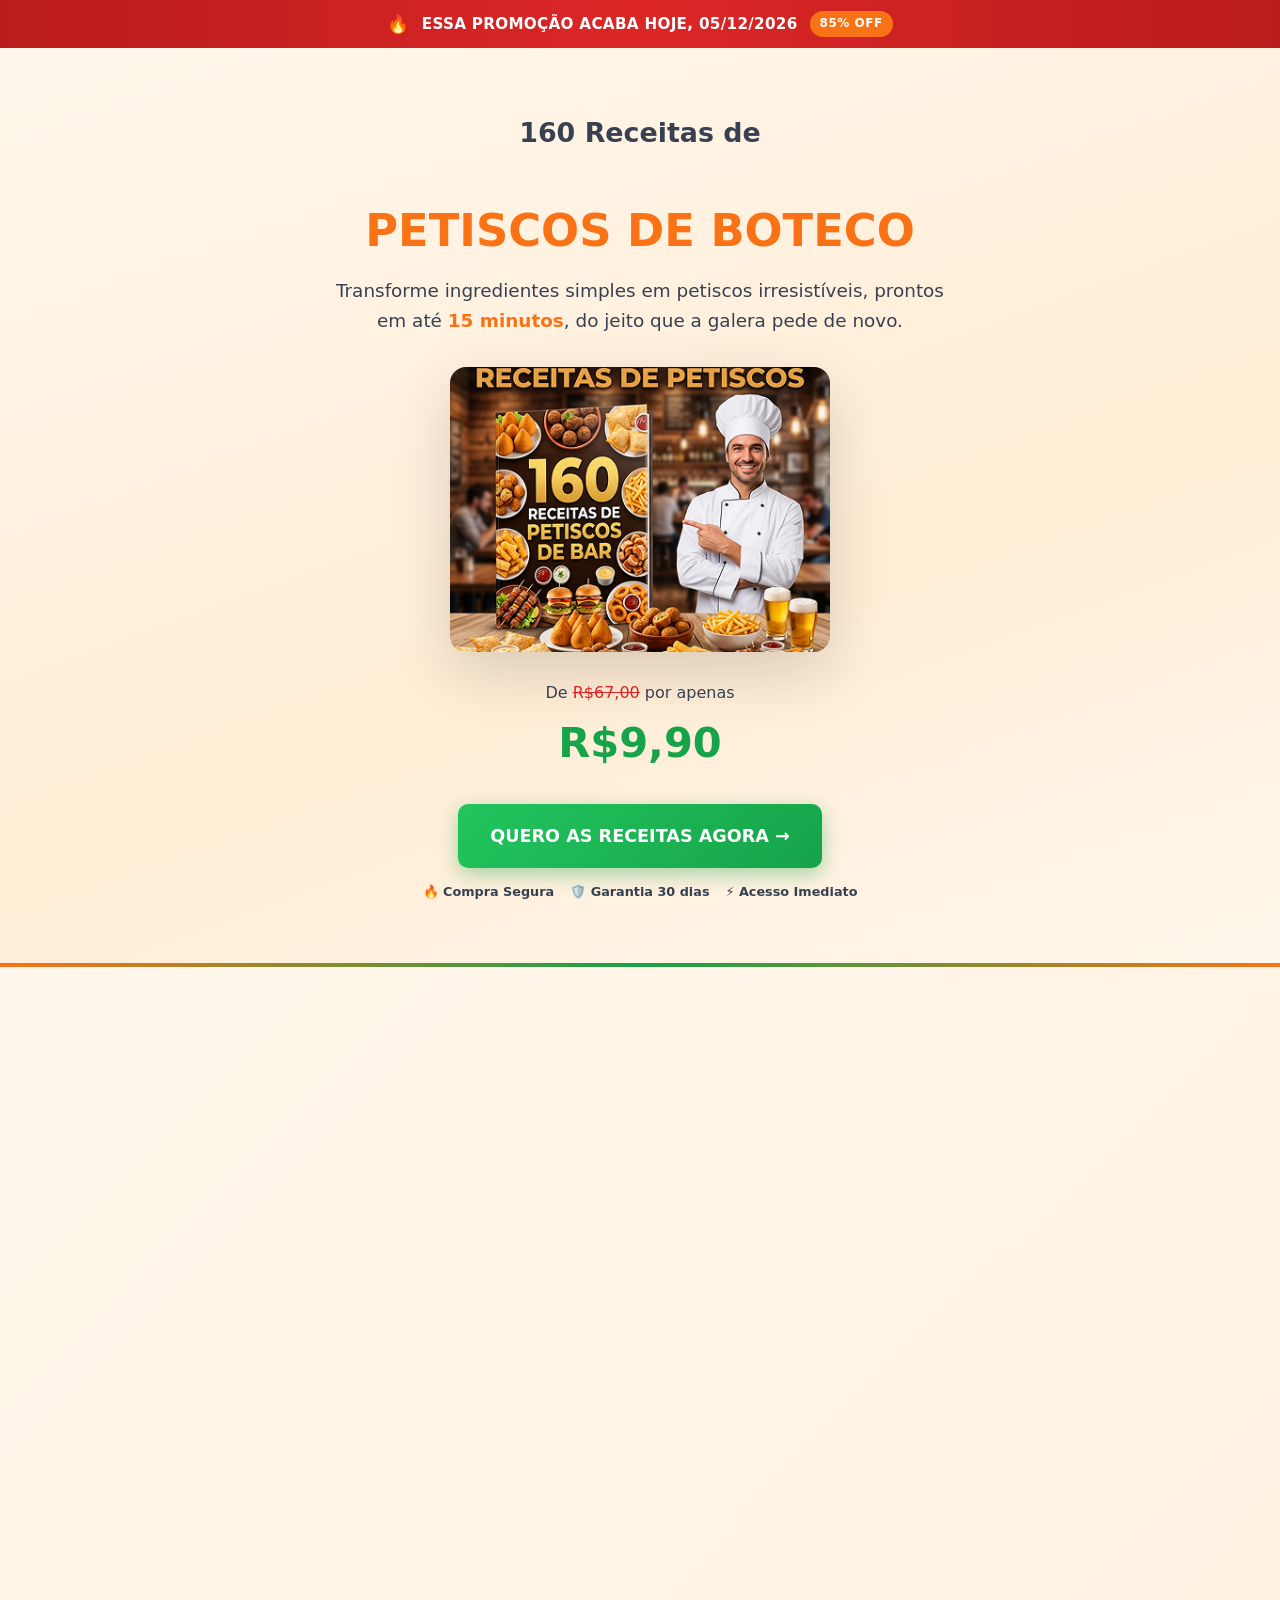
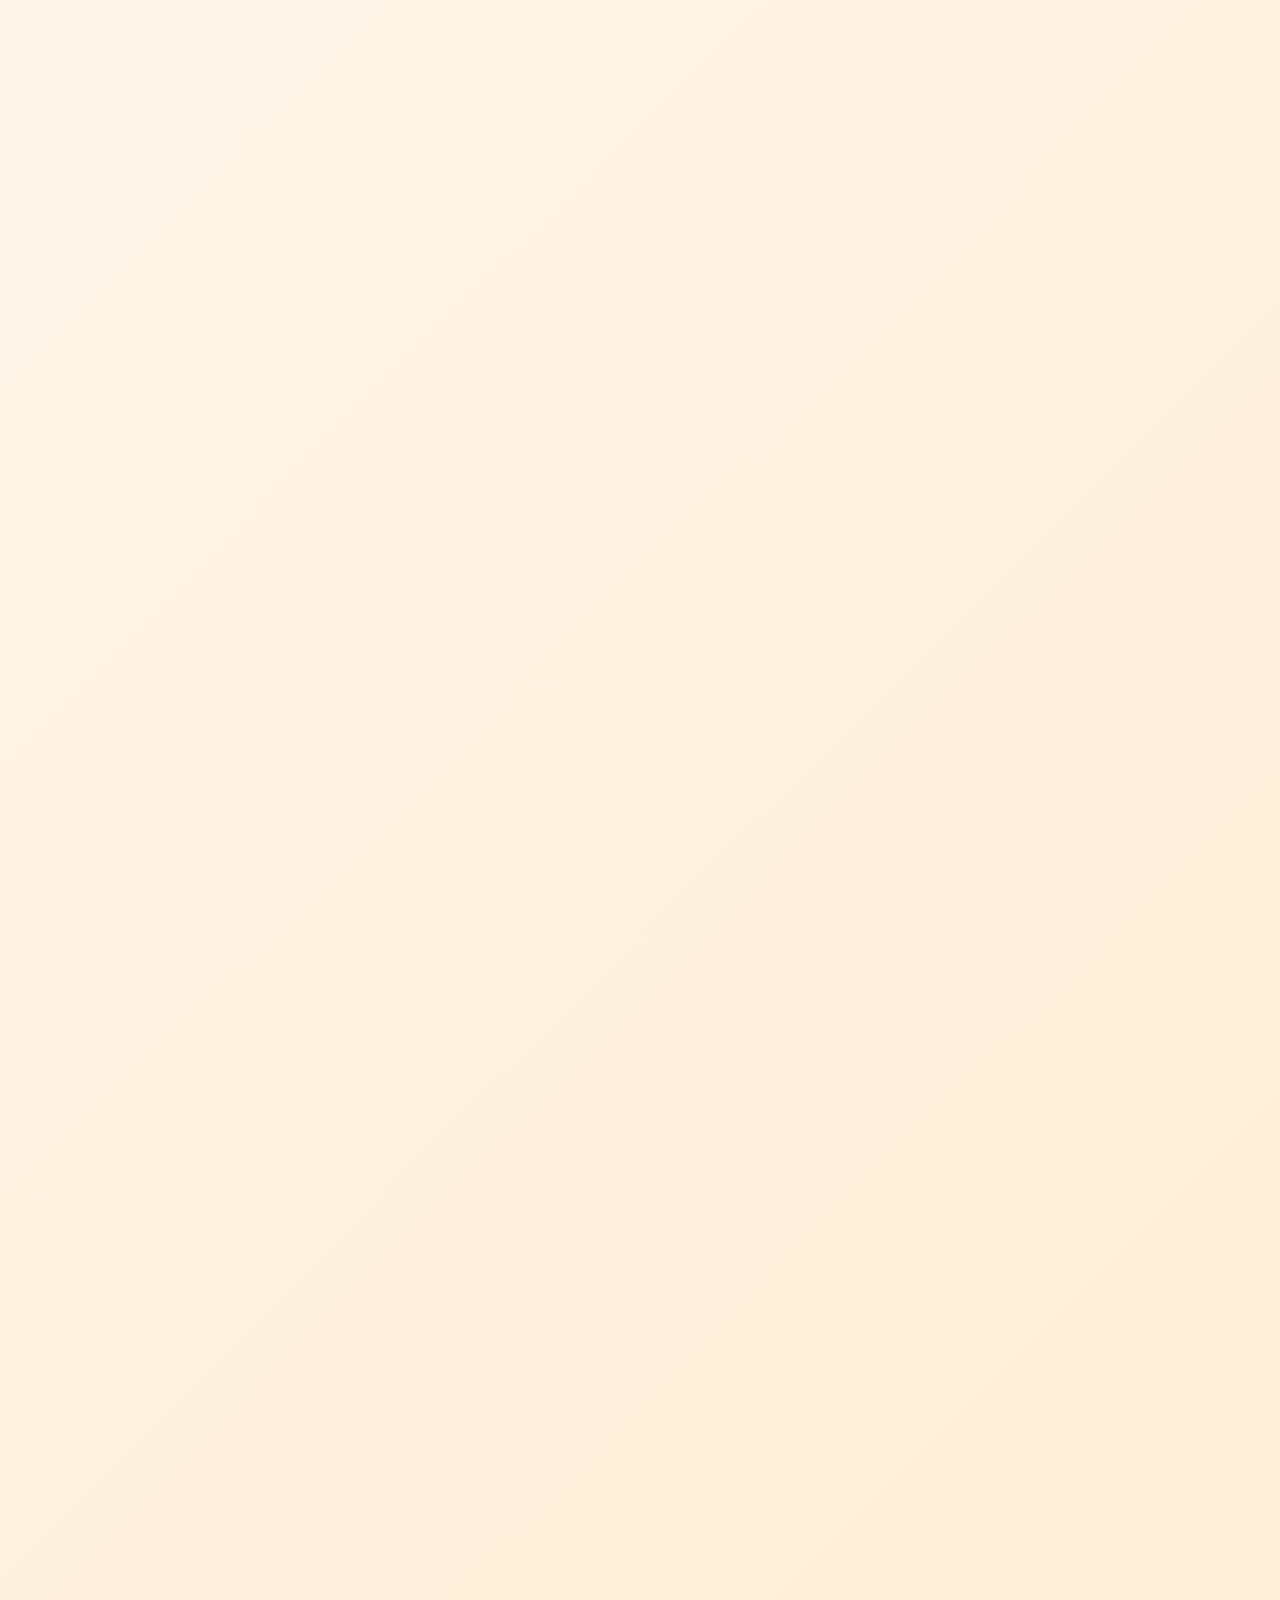
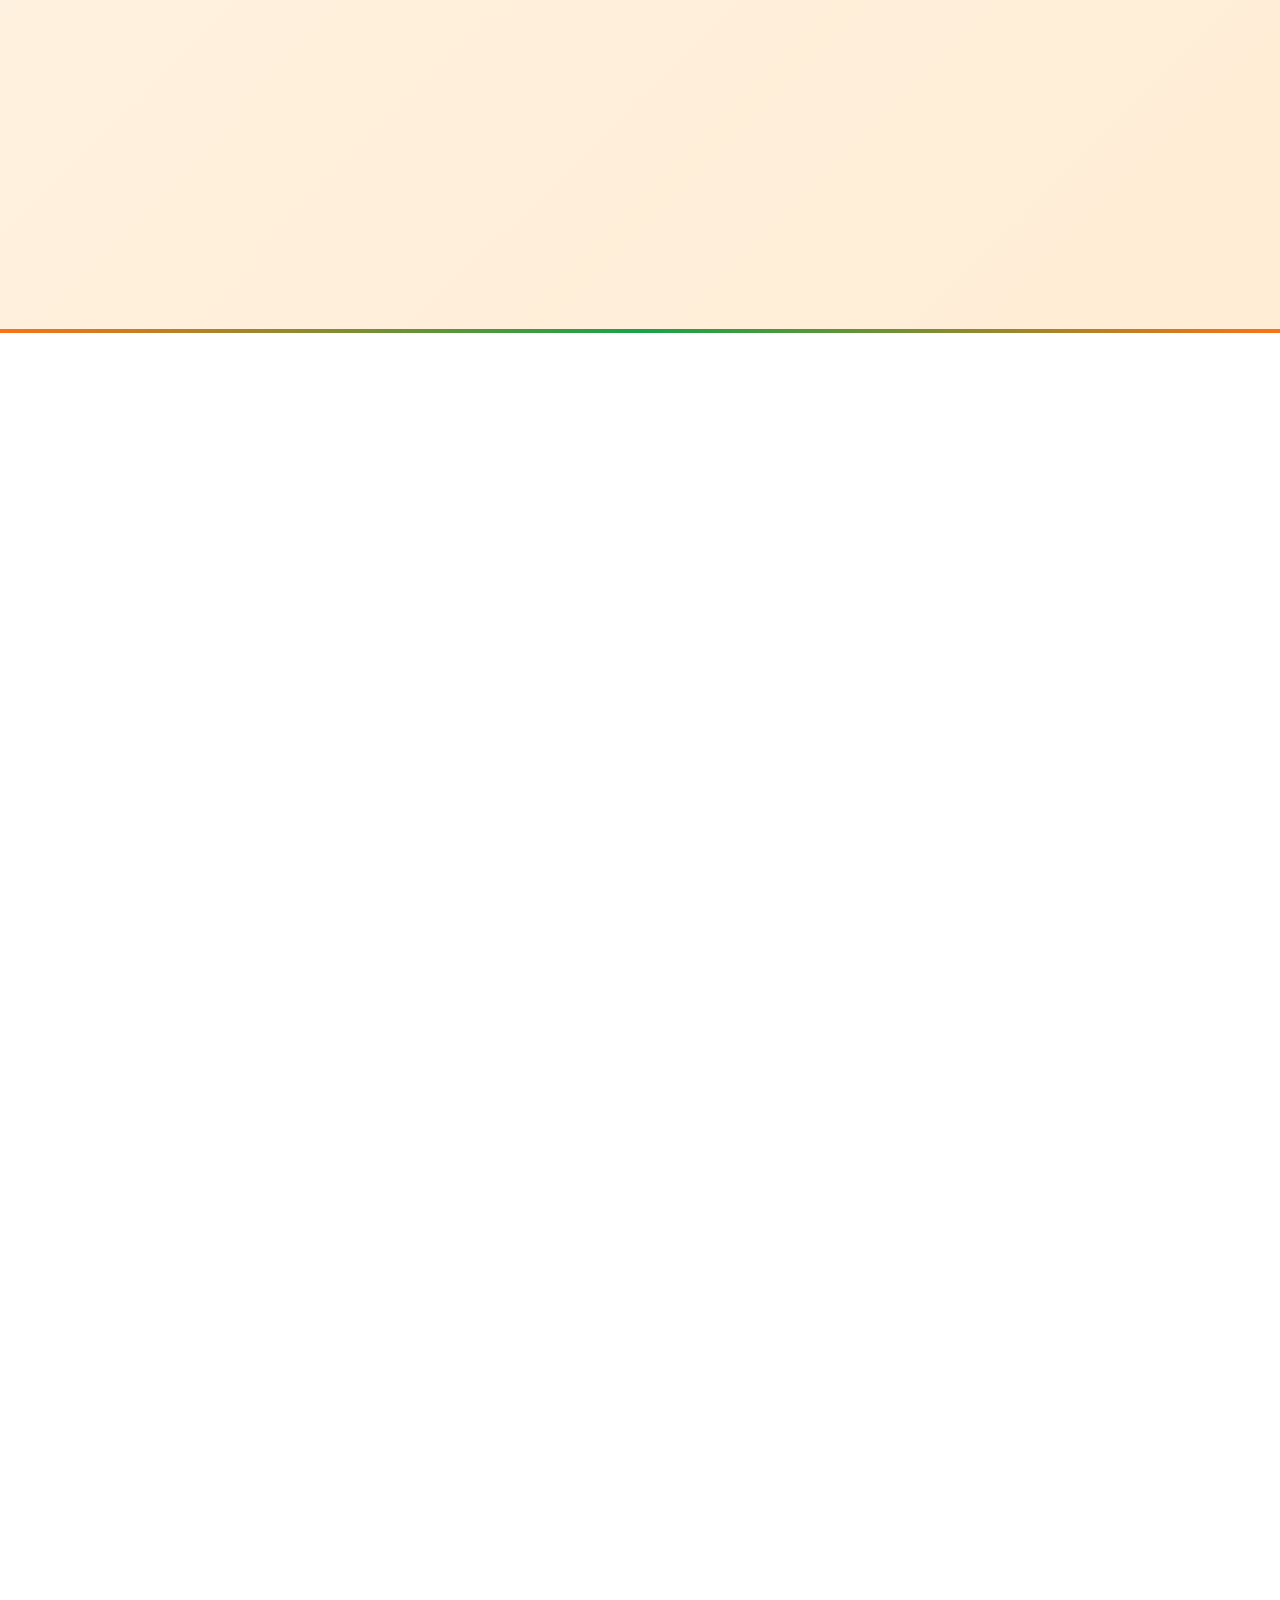
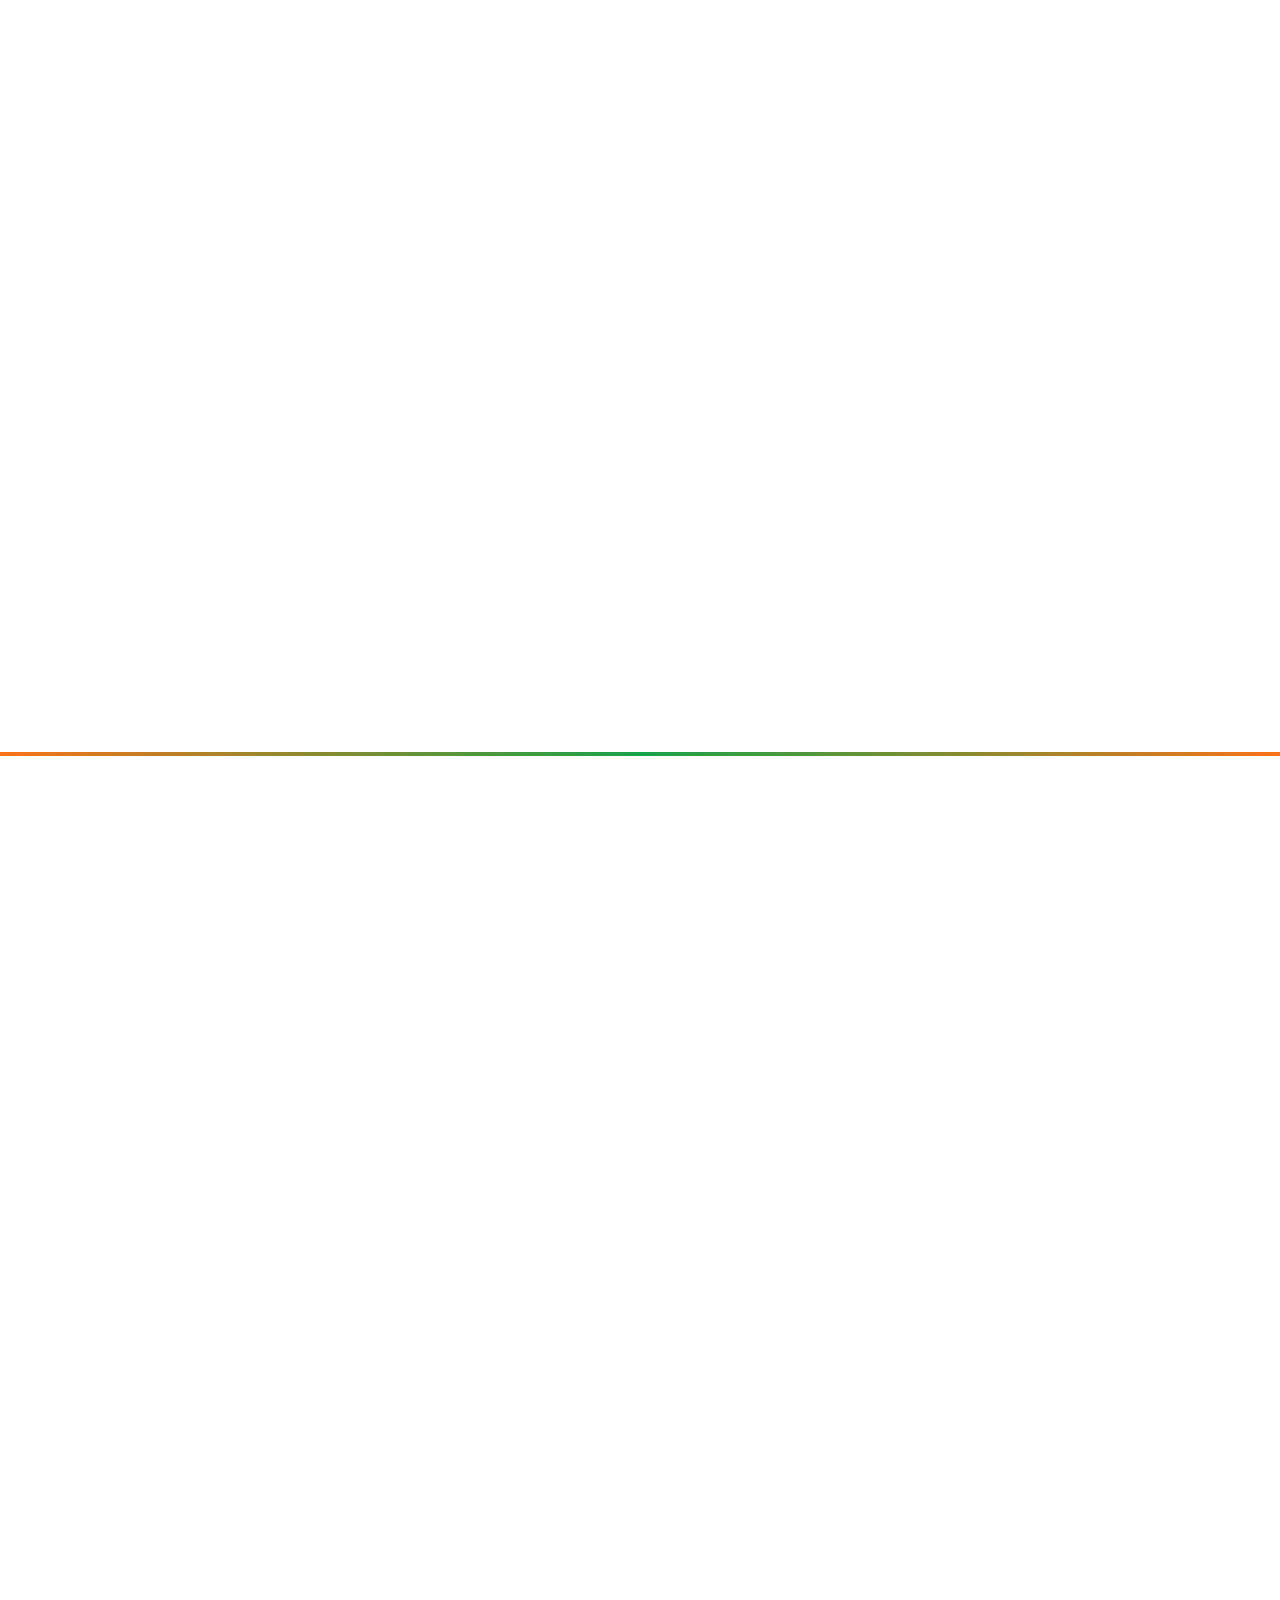
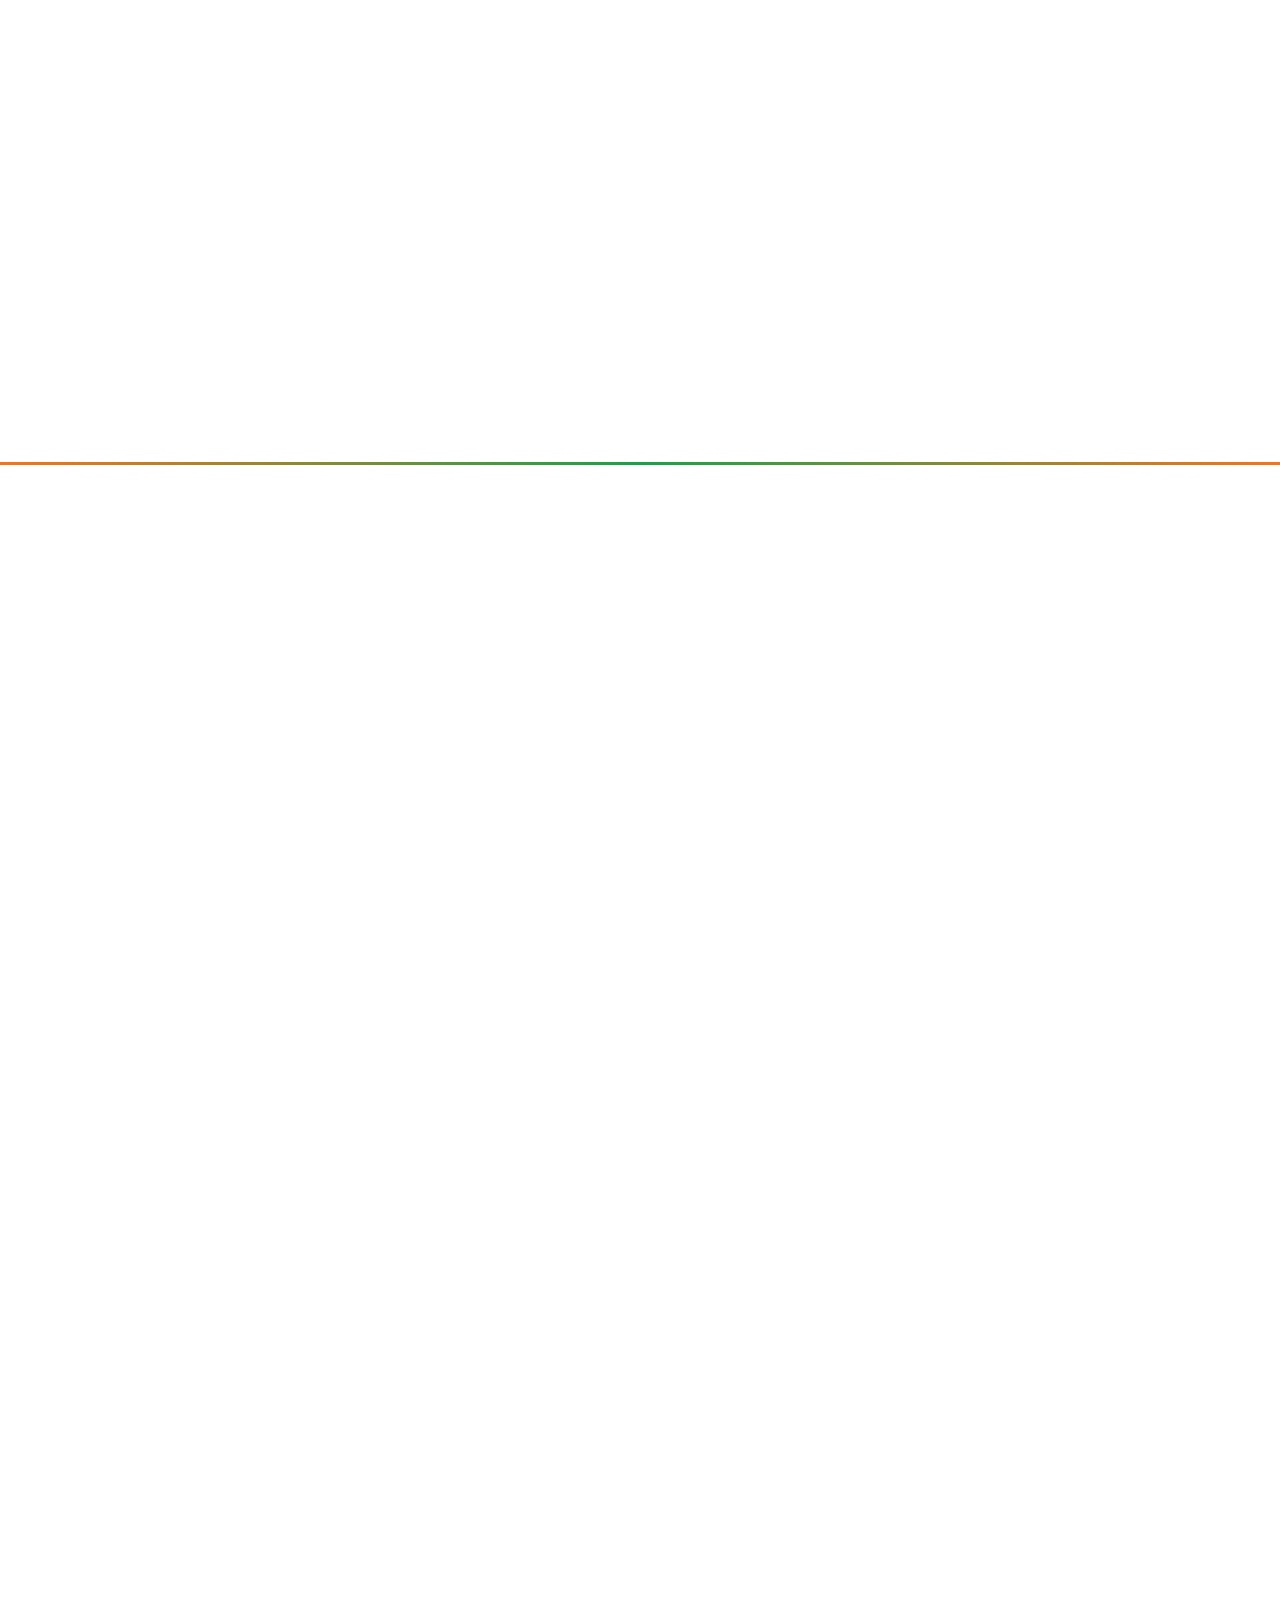
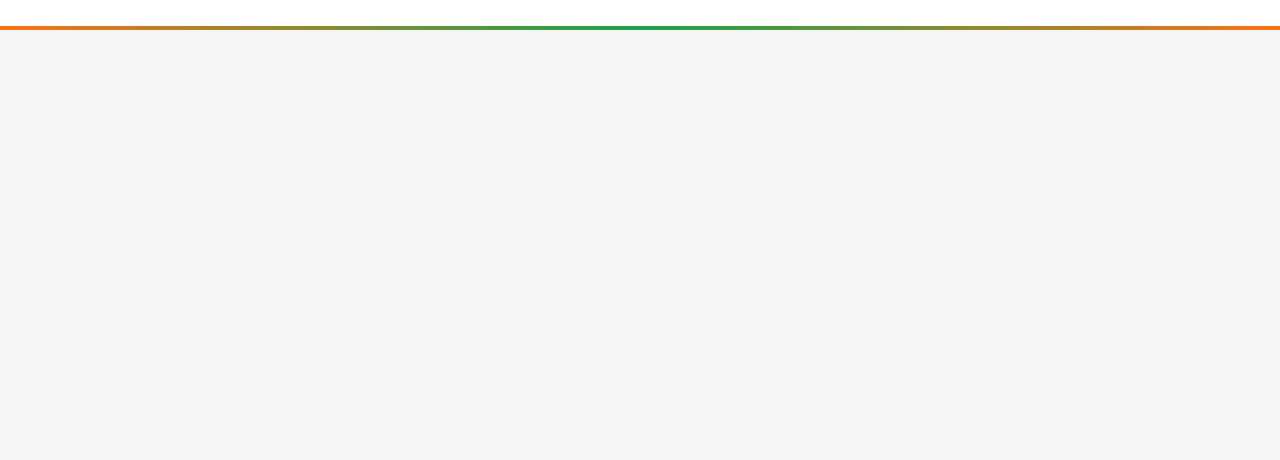
==== index.html @ 918b4820 "redesign hero first fold: OFF pill, two-line headline, compact image, trust badges" ====
<!DOCTYPE html>
<html lang="pt-BR">
<head>
  <meta charset="UTF-8" />
  <meta name="viewport" content="width=device-width, initial-scale=1.0" />
  <meta name="theme-color" content="#F97316" />
  <title>Petiscos de Boteco — Guia Completo</title>
  <link rel="preload" as="image" href="public/hero.jpg" fetchpriority="high" />
  <link rel="stylesheet" href="style.css" />
<script
src="https://cdn.utmify.com.br/scripts/utms/latest.js"
data-utmify-prevent-xcod-sck
data-utmify-prevent-subids
data-utmify-ignore-iframe
data-utmify-is-cartpanda
async
defer
></script>

  <script type="text/javascript">
    (function(c,l,a,r,i,t,y){
        c[a]=c[a]||function(){(c[a].q=c[a].q||[]).push(arguments)};
        t=l.createElement(r);t.async=1;t.src="https://www.clarity.ms/tag/"+i;
        y=l.getElementsByTagName(r)[0];y.parentNode.insertBefore(t,y);
    })(window, document, "clarity", "script", "wn00gstpcp");
  </script>

  <script>
  window.pixelId = "69fd3b2fe3e1a566bbff4e13";
  var a = document.createElement("script");
  a.setAttribute("async", "");
  a.setAttribute("defer", "");
  a.setAttribute("src", "https://cdn.utmify.com.br/scripts/pixel/pixel.js");
  document.head.appendChild(a);
  </script>

  <script>
  !function(f,b,e,v,n,t,s)
  {if(f.fbq)return;n=f.fbq=function(){n.callMethod?
  n.callMethod.apply(n,arguments):n.queue.push(arguments)};
  if(!f._fbq)f._fbq=n;n.push=n;n.loaded=!0;n.version='2.0';
  n.queue=[];t=b.createElement(e);t.async=!0;
  t.src=v;s=b.getElementsByTagName(e)[0];
  s.parentNode.insertBefore(t,s)}(window, document,'script',
  'https://connect.facebook.net/en_US/fbevents.js');
  fbq('init', '1548798916867220');
  fbq('track', 'PageView');
  </script>
  <noscript><img height="1" width="1" style="display:none"
  src="https://www.facebook.com/tr?id=1548798916867220&ev=PageView&noscript=1"
  /></noscript>

</head>
<body>

<!-- URGENCY BAR -->
<div id="urgency-bar">
  <span class="fire">🔥</span>
  <span>ESSA PROMOÇÃO ACABA HOJE, <span id="today-date">04/05/2026</span></span>
  <span class="off-pill">85% OFF</span>
</div>

<!-- DOBRA 1 — HERO -->
<section id="hero">
  <div class="container">
    <h1><span class="hero-pre">160 Receitas de</span><br><em>PETISCOS DE BOTECO</em></h1>
    <p class="sub">Transforme ingredientes simples em petiscos irresistíveis, prontos em até <span class="hl">15 minutos</span>, do jeito que a galera pede de novo.</p>

    <div class="hero-img">
      <img src="public/hero.jpg" alt="Guia de Petiscos de Boteco" fetchpriority="high" />
    </div>

    <div class="price-hero">
      <span class="de">De <s class="riscado">R$67,00</s> por apenas</span>
      <span class="por">R$9,90</span>
    </div>

    <a href="#planos" class="btn btn-yellow btn-pulse">QUERO AS RECEITAS AGORA →</a>

    <div class="trust-badges">
      <span>🔥 Compra Segura</span>
      <span>🛡️ Garantia 30 dias</span>
      <span>⚡ Acesso Imediato</span>
    </div>
  </div>
</section>

<div class="divider"></div>

<!-- DOBRA 2 — ENTREGÁVEIS -->
<section id="entregaveis" class="section-orange">
  <div class="container">
    <div class="badge badge-green">O que vem no seu guia</div>
    <h2>O Que Você Vai <span class="hl">Receber?</span></h2>
    <div class="features-grid">
      <div class="feature-card">
        <div class="icon">📖</div>
        <div><h3>+160 Receitas Testadas:</h3><p>Clássicos que a galera pede de novo e receitas novas que vão virar favoritas.</p></div>
      </div>
      <div class="feature-card">
        <div class="icon">👨‍🍳</div>
        <div><h3>Segredo da Crocância:</h3><p>A técnica exata que separa petisco de boteco do petisco de casa.</p></div>
      </div>
      <div class="feature-card">
        <div class="icon">⏱️</div>
        <div><h3>Pronto em Minutos:</h3><p>Do zero ao prato em até 15 minutos, sem enrolação e sem bagunça.</p></div>
      </div>
      <div class="feature-card">
        <div class="icon">🎉</div>
        <div><h3>Você Vira Referência:</h3><p>Toda vez que tiver petisco na mesa, vão perguntar onde você aprendeu.</p></div>
      </div>
      <div class="feature-card">
        <div class="icon">🔥</div>
        <div><h3>Versão Airfryer Inclusa:</h3><p>Crocante por fora, macio por dentro, sem fritar, sem óleo, sem culpa.</p></div>
      </div>
      <div class="feature-card">
        <div class="icon">🛒</div>
        <div><h3>Ingredientes Baratos:</h3><p>Tudo que você precisa tá no mercadinho do seu bairro.</p></div>
      </div>
      <div class="feature-card">
        <div class="icon">🎁</div>
        <div><h3>4 Bônus Exclusivos:</h3><p>Mais de 100 receitas extras que chegam de graça junto com o guia.</p></div>
      </div>
    </div>
  </div>
</section>

<div class="divider"></div>

<!-- DOBRA — POR QUE É INDISPENSÁVEL -->
<section id="indispensavel">
  <div class="container">

    <h1>Por que esse material <span class="hl">não pode faltar</span> na sua cozinha?</h1>
    <br><br>
    <div class="indis-fotos">
      <div class="foto-grande">
        <img src="public/1.jpg" alt="Petiscos de boteco" loading="lazy" decoding="async" />
      </div>
      <div class="fotos-menores">
        <img src="public/2.jpg" alt="Petisco 2" loading="lazy" decoding="async" />
        <img src="public/3.jpg" alt="Petisco 3" loading="lazy" decoding="async" />
      </div>
    </div>

    <div class="indis-copy">
      <p class="indis-chamada">Chega de petisco <span class="hl">sem graça, encharcado, sem crocância</span> e sem elogio nenhum.</p>

      <p class="indis-texto">Você merece servir aquela comida de boteco que faz todo mundo parar de conversar pra elogiar. Reunimos 160 receitas com o passo a passo exato pra você fritar, assar e temperar do jeito certo na primeira tentativa, sem erro e sem bagunça.</p>

      <p class="indis-destaque"><span class="hl">Crocância, Sabor e Elogios.</span> É isso que você vai colocar na mesa.</p>

      <ul class="indis-checks">
        <li>✅ Fazer Petiscos de Boteco Deliciosos <strong>SEM SUJEIRA e SEM ERRO!</strong></li>
        <li>✅ Preparar Delícias Crocantes <strong>EM MENOS DE 15 MINUTOS!</strong></li>
        <li>✅ São mais de <strong>160 Receitas DIFERENTES!</strong></li>
      </ul>

      <div style="text-align:center;">
        <a href="#planos" class="btn btn-yellow btn-pulse">QUERO DOMINAR OS PETISCOS AGORA</a>
      </div>
    </div>

  </div>
</section>

<div class="divider"></div>

<!-- DOBRA 3 — AMOSTRAS -->
<section id="amostras">
  <div class="container">
    <div class="badge">Prévia do conteúdo</div>
    <h2>Você vai incluir <span class="hl">receitas gostosas</span> como essas no seu dia a dia</h2>
    <p class="sub2">Uma pequena amostra do que você vai aprender</p>

    <div class="recipes-grid">
      <div class="recipe-card">
        <div class="recipe-thumb"><img src="public/frango.jpg" alt="Frango Crocante" loading="lazy" decoding="async" /></div>
        <div class="recipe-body">
          <h3>Frango Crocante de Boteco</h3>
          <div class="recipe-meta">
            <span class="recipe-tag tag-time">⏱ 15 min</span>
            <span class="recipe-tag tag-ing">4 ingredientes</span>
          </div>
          <p>Empanado crocante por fora, suculento por dentro, o segredo está na marinada</p>
        </div>
      </div>
      <div class="recipe-card">
        <div class="recipe-thumb"><img src="public/queijo.jpg" alt="Queijo Coalho" loading="lazy" decoding="async" /></div>
        <div class="recipe-body">
          <h3>Queijo Coalho Econômico</h3>
          <div class="recipe-meta">
            <span class="recipe-tag tag-time">⏱ 8 min</span>
            <span class="recipe-tag tag-ing">3 ingredientes</span>
          </div>
          <p>Crocante por fora, derretendo por dentro</p>
        </div>
      </div>
      <div class="recipe-card">
        <div class="recipe-thumb"><img src="public/calabresa.jpg" alt="Calabresa" loading="lazy" decoding="async" /></div>
        <div class="recipe-body">
          <h3>Calabresa Deliciosa na Airfryer</h3>
          <div class="recipe-meta">
            <span class="recipe-tag tag-time">⏱ 10 min</span>
            <span class="recipe-tag tag-ing">2 ingredientes</span>
          </div>
          <p>O clássico favorito dos botecos com um toque que faz a diferença</p>
        </div>
      </div>
      <div class="recipe-card">
        <div class="recipe-thumb"><img src="public/pastel.jpg" alt="Pastel" loading="lazy" decoding="async" /></div>
        <div class="recipe-body">
          <h3>Pastel Crocante de Carne</h3>
          <div class="recipe-meta">
            <span class="recipe-tag tag-time">⏱ 12 min</span>
            <span class="recipe-tag tag-ing">5 ingredientes</span>
          </div>
          <p>Massa fininha e crocante sem aquela gordura excessiva</p>
        </div>
      </div>
      <div class="recipe-card">
        <div class="recipe-thumb"><img src="public/medalhao.jpg" alt="Medalhão de Mandioca" loading="lazy" decoding="async" /></div>
        <div class="recipe-body">
          <h3>Espeto de Medalhão de Mandioca</h3>
          <div class="recipe-meta">
            <span class="recipe-tag tag-time">⏱ 8 min</span>
            <span class="recipe-tag tag-ing">2 ingredientes</span>
          </div>
          <p>Crocante por fora, derretendo por dentro, o jeito certo de fazer mandioca de uma vez por todas.</p>
        </div>
      </div>
      <div class="recipe-card">
        <div class="recipe-thumb"><img src="public/camarao.jpg" alt="Camarão Empanado" loading="lazy" decoding="async" /></div>
        <div class="recipe-body">
          <h3>Camarão Empanado de Bar</h3>
          <div class="recipe-meta">
            <span class="recipe-tag tag-time">⏱ 14 min</span>
            <span class="recipe-tag tag-ing">4 ingredientes</span>
          </div>
          <p>Aquele petisco premium que impressiona qualquer convidado</p>
        </div>
      </div>
    </div>

    <div class="e-muito-mais">
      <h3>E MUITO MAIS...</h3>
      <p>São mais de 160 receitas perfeitas pra quem ama o sabor de boteco, mas quer praticidade no dia a dia.</p>
      <a href="#planos" class="btn btn-green">QUERO AS RECEITAS!</a>
    </div>
  </div>
</section>

<div class="divider"></div>

<!-- DOBRA 5 — BÔNUS -->
<section id="bonus" class="section-dark">
  <div class="container">
    <div class="badge" style="background:var(--orange);">Grátis com sua compra</div>
    <h2>E tem mais! Adquirindo hoje <u>você</u> receberá totalmente grátis 4 Bônus Exclusivos!</h2>
    <p class="subtitle">Compre hoje e leve junto, sem pagar nada a mais:</p>

    <div class="bonus-grid">
      <div class="bonus-item">
        <div class="bvalue"><div class="de">R$47,00</div><div class="gratis">GRÁTIS</div></div>
        <div class="bicon"><img src="public/molhos.jpg" alt="Molhos e Temperos" loading="lazy" decoding="async" /></div>
        <br>
        <div class="binfo">
          <h3>Petiscos Gourmet e Econômicos que Viciam</h3>
          <p>As receitas baratas que parecem caras — e as sofisticadas que qualquer um consegue fazer. Tudo com aquele sabor que ninguém consegue parar de comer.</p>
        </div>
      </div>
      <div class="bonus-item">
        <div class="bvalue"><div class="de">R$20,00</div><div class="gratis">GRÁTIS</div></div>
        <div class="bicon"><img src="public/fritura.jpg" alt="Fritura Sem Medo" loading="lazy" decoding="async" /></div>
        <br>
        <div class="binfo">
          <h3>Fritura Sem Medo: O Método Crocante</h3>
          <p>O guia técnico que ninguém te deu: temperatura certa, óleo ideal, ponto exato. Nunca mais petisco mole, encharcado ou queimado por fora e cru por dentro.</p>
        </div>
      </div>
      <div class="bonus-item">
        <div class="bvalue"><div class="de">R$37,00</div><div class="gratis">GRÁTIS</div></div>
        <div class="bicon"><img src="public/petisco.jpg" alt="Petisco Congelado" loading="lazy" decoding="async" /></div>
        <br>
        <div class="binfo">
          <h3>Petisco Congelado: Faça Hoje, Sirva Quando Quiser</h3>
          <p>As melhores receitas do guia adaptadas para congelar, você prepara uma vez e tem petisco pronto pra qualquer momento por semanas.</p>
        </div>
      </div>
      <div class="bonus-item">
        <div class="bvalue"><div class="de">R$37,00</div><div class="gratis">GRÁTIS</div></div>
        <div class="bicon"><img src="public/tabua.jpg" alt="Tábua de Boteco" loading="lazy" decoding="async" /></div>
        <br>
        <div class="binfo">
          <h3>Como Montar uma Tábua de Boteco Irresistível</h3>
          <p>O passo a passo pra montar aquela tábua farta e bonita que todo mundo fotografa antes de comer.</p>
        </div>
      </div>
    </div>

    <div class="bonus-total">
      <p>Se fosse comprar cada um desses guias separadamente, pagaria mais de</p>
      <strong><s>R$141,00.</s> Hoje, você leva tudo por R$19,90</strong>
    </div>
  </div>
</section>

<div class="divider"></div>

<!-- DOBRA 6 — DEPOIMENTOS -->
<section id="depoimentos">
  <div class="container">
    <div class="badge badge-green">Quem já comprou aprovou</div>
    <h2>O Que Estão Dizendo</h2>
    <div class="testimonials-grid">

      <div class="testimonial">
        <div class="t-header">
          <div class="t-avatar"><img src="public/mulher1.jpg" alt="Ana Paula M." loading="lazy" decoding="async" /></div>
          <div class="t-meta"><span class="t-name">Ana Paula M.</span><span class="t-time">2h</span></div>
          <span class="t-dots">···</span>
        </div>
        <p class="t-text">Amei, essas receitas são sensacionais, preparei os pastéis pros meus filhos e ficaram perfeitos. Agora vou chamar minhas amigas pra gente fazer uma tábua de petiscos</p>
        <div class="t-footer">
          <span class="t-likes">❤️ 23</span>
          <span>Curtir</span><span>Comentar</span><span>Compartilhar</span>
        </div>
      </div>

      <div class="testimonial">
        <div class="t-header">
          <div class="t-avatar"><img src="public/homem1.jpg" alt="Carlos R." loading="lazy" decoding="async" /></div>
          <div class="t-meta"><span class="t-name">Carlos R.</span><span class="t-time">5h</span></div>
          <span class="t-dots">···</span>
        </div>
        <p class="t-text">O segredo da crocância mudou tudo kkkk, eu fazia meus galetos de frango na airfryer e nunca dava certo, agora acerto toda vez, nunca mais errei...</p>
        <div class="t-footer">
          <span class="t-likes">❤️ 34</span>
          <span>Curtir</span><span>Comentar</span><span>Compartilhar</span>
        </div>
      </div>

      <div class="testimonial">
        <div class="t-header">
          <div class="t-avatar"><img src="public/mulher2.jpg" alt="Fernanda L." loading="lazy" decoding="async" /></div>
          <div class="t-meta"><span class="t-name">Fernanda L.</span><span class="t-time">1d</span></div>
          <span class="t-dots">···</span>
        </div>
        <p class="t-text">Tô impressionada com a variedade! Comprei achando que não ia usar muito e fiz 8 receitas no primeiro mês. Meu marido virou meu maior fã ❤️</p>
        <div class="t-footer">
          <span class="t-likes">❤️ 45</span>
          <span>Curtir</span><span>Comentar</span><span>Compartilhar</span>
        </div>
      </div>

      <div class="testimonial">
        <div class="t-header">
          <div class="t-avatar"><img src="public/homem2.jpg" alt="Ricardo S." loading="lazy" decoding="async" /></div>
          <div class="t-meta"><span class="t-name">Ricardo S.</span><span class="t-time">1d</span></div>
          <span class="t-dots">···</span>
        </div>
        <p class="t-text">Os bônus valem mais que o guia principal. Os molhos transformaram completamente minha cozinha. Recomendo demais pra todo mundo!</p>
        <div class="t-footer">
          <span class="t-likes">❤️ 18</span>
          <span>Curtir</span><span>Comentar</span><span>Compartilhar</span>
        </div>
      </div>

      <div class="testimonial">
        <div class="t-header">
          <div class="t-avatar"><img src="public/homem3.jpg" alt="João Victor T." loading="lazy" decoding="async" /></div>
          <div class="t-meta"><span class="t-name">João Victor T.</span><span class="t-time">2d</span></div>
          <span class="t-dots">···</span>
        </div>
        <p class="t-text">Toda quinta tem encontro com meus amigos do futebol, segui as receitas e melhorei muito a qualidade dos petiscos que faço. A galera curtiu muito, com uma cervejinha então nem se fala</p>
        <div class="t-footer">
          <span class="t-likes">❤️ 29</span>
          <span>Curtir</span><span>Comentar</span><span>Compartilhar</span>
        </div>
      </div>

      <div class="testimonial">
        <div class="t-header">
          <div class="t-avatar"><img src="public/mulher3.jpg" alt="Mariana C." loading="lazy" decoding="async" /></div>
          <div class="t-meta"><span class="t-name">Mariana C.</span><span class="t-time">3d</span></div>
          <span class="t-dots">···</span>
        </div>
        <p class="t-text">Recebi o guia pelo WhatsApp em menos de 5 minutos. Já estava fazendo receita no mesmo dia. Super prático e as fotos ficaram lindas! 😍</p>
        <div class="t-footer">
          <span class="t-likes">❤️ 51</span>
          <span>Curtir</span><span>Comentar</span><span>Compartilhar</span>
        </div>
      </div>

    </div>
  </div>
</section>

<div class="divider"></div>

<!-- DOBRA 7 — PLANOS -->
<section id="planos" class="section-orange">
  <div class="container">
    <div class="badge">Escolha seu plano</div>
    <h2>Garanta Seu Guia <span class="hl">Agora</span></h2>
    <p class="subtitle">Oferta válida somente hoje — preço volta a <span class="hl">R$67,00</span> à meia-noite</p>

    <div class="plans-grid">

      <!-- PREMIUM -->
      <div class="plan-card featured">
        <div class="plan-badge">⭐ 97% ESCOLHEM ESTE</div>
        <div class="plan-header">
          <div class="plan-name">Premium</div>
          <p class="plan-desc">O dobro de receitas + todos os bônus</p>
          <div class="plan-price">
            <div class="from">De R$97,00</div>
            <div>
              <span class="amount">R$19</span><span class="cents">,90</span>
            </div>
            <div class="period">acesso vitalício · entrega no WhatsApp</div>
          </div>
        </div>
        <div class="plan-features">
          <div class="plan-feature"><span class="picon">✅</span> 160 Receitas (o dobro!)</div>
          <div class="plan-feature"><span class="picon">✅</span> +50 Receitas Airfryer</div>
          <div class="plan-feature"><span class="picon">✅</span> Segredos de Chef inclusos</div>
          <div class="plan-feature"><span class="picon">✅</span> Acesso Vitalício + Atualizações</div>
          <div class="plan-feature"><span class="picon">✅</span> Entrega NO WHATSAPP E E-MAIL</div>
          <div class="plan-feature"><span class="picon">✅</span> Acesso exclusivo no aplicativo</div>
          <div class="plan-feature"><span class="picon">✅</span> Garantia de 30 dias</div>
          <div class="plan-feature"><span class="picon">🎁</span> Petiscos Gourmet e Econômicos que Viciam</div>
          <div class="plan-feature"><span class="picon">🎁</span> Fritura Sem Medo: O Método Crocante</div>
          <div class="plan-feature"><span class="picon">🎁</span> Petisco Congelado: Faça Hoje, Sirva Quando Quiser</div>
          <div class="plan-feature"><span class="picon">🎁</span> Como Montar uma Tábua de Boteco Irresistível</div>
        </div>
        <div class="plan-cta">
          <a href="https://mundoconhecimento.mycartpanda.com/checkout/209973656:1" class="btn btn-green btn-full" onclick="event.preventDefault(); redirectWithParams('https://mundoconhecimento.mycartpanda.com/checkout/209973656:1')">Quero a Coleção Completa</a>
        </div>
      </div>

      <!-- BÁSICO -->
      <div class="plan-card">
        <div class="plan-header">
          <div class="plan-name">Básico</div>
          <p class="plan-desc">Tudo que você precisa para começar</p>
          <div class="plan-price">
            <div class="from">De R$47,00</div>
            <div>
              <span class="amount">R$9</span><span class="cents">,90</span>
            </div>
            <div class="period">acesso vitalício · download por e-mail</div>
          </div>
        </div>
        <div class="plan-features">
          <div class="plan-feature"><span class="picon">✅</span> Guia com 80 Receitas Testadas</div>
          <div class="plan-feature"><span class="picon">✅</span> Versões Fritas e Assadas</div>
          <div class="plan-feature"><span class="picon">✅</span> Acesso por 6 meses</div>
          <div class="plan-feature"><span class="picon">✅</span> Download por E-mail</div>
          <div class="plan-feature missing"><span class="picon"></span> 80+ Receitas (dobro)</div>
          <div class="plan-feature missing"><span class="picon"></span> Petiscos Gourmet e Econômicos que Viciam</div>
          <div class="plan-feature missing"><span class="picon"></span> Entrega no WhatsApp</div>
          <div class="plan-feature missing"><span class="picon"></span> Todos os 4 Bônus</div>
        </div>
        <div class="plan-cta">
          <a href="/upsell.html" class="btn btn-yellow btn-full" onclick="event.preventDefault(); redirectWithParams('/upsell.html')">Quero Começar</a>
        </div>
      </div>

      <div class="anchor-text">
      💡 Por apenas <strong>R$10,00 a mais</strong> você leva o dobro de receitas, todos os bônus e ainda recebe direto no WhatsApp. Faz sentido pegar o básico?
      </div>

    </div>
  </div>
</section>

<div class="divider"></div>

<!-- DOBRA 8 — GARANTIA -->
<section id="garantia">
  <div class="container">
    <div class="garantia-inner">
      <div class="garantia-badge"><img src="public/30dias.png" alt="Garantia 30 dias" loading="lazy" decoding="async" /></div>
      <div class="garantia-text">
        <h2>Garantia incondicional de 30 Dias.</h2>
        <p>Testou e não gostou? Devolvemos seu dinheiro sem burocracia! Você tem 30 dias para experimentar e, se não for pra você, basta pedir o reembolso. O risco é 100% nosso, você não tem nada a perder. Experimente com total tranquilidade.</p>
      </div>
    </div>
  </div>
</section>

<div class="divider"></div>

<!-- DOBRA 9 — FAQ -->
<section id="faq">
  <div class="container">
    <div class="badge badge-green">Dúvidas Frequentes</div>
    <h2>Perguntas <span class="hl">&</span> Respostas</h2>
    <div class="faq-list">
      <div class="faq-item">
        <button class="faq-q">
          Preciso ter experiência na cozinha? <span class="arrow">▼</span>
        </button>
        <div class="faq-a">
          <div class="faq-a-inner">Não! As receitas foram criadas para qualquer pessoa, incluindo quem nunca cozinhou antes. O passo a passo é claro e detalhado, com dicas para cada etapa.</div>
        </div>
      </div>
      <div class="faq-item">
        <button class="faq-q">
          Como vou receber o guia? <span class="arrow">▼</span>
        </button>
        <div class="faq-a">
          <div class="faq-a-inner">Plano Básico: você recebe o link de download por e-mail imediatamente após o pagamento. Plano Premium: você recebe direto no WhatsApp em até 5 minutos após a confirmação.</div>
        </div>
      </div>
      <div class="faq-item">
        <button class="faq-q">
          Os ingredientes são difíceis de encontrar? <span class="arrow">▼</span>
        </button>
        <div class="faq-a">
          <div class="faq-a-inner">De jeito nenhum. Todas as receitas usam ingredientes que você encontra em qualquer mercado do Brasil, sem nada exótico ou importado.</div>
        </div>
      </div>
      <div class="faq-item">
        <button class="faq-q">
          Funciona para quem não tem fritadeira (Airfryer)? <span class="arrow">▼</span>
        </button>
        <div class="faq-a">
          <div class="faq-a-inner">Sim! Todas as receitas têm versão na frigideira convencional ou forno. A Airfryer é só uma opção mais saudável — não é obrigatória.</div>
        </div>
      </div>
      <div class="faq-item">
        <button class="faq-q">
          E se eu não gostar? <span class="arrow">▼</span>
        </button>
        <div class="faq-a">
          <div class="faq-a-inner">Você tem 30 dias de garantia total. Se não ficar satisfeito por qualquer motivo, basta pedir o reembolso e devolvemos 100% do valor. Sem perguntas, sem burocracia.</div>
        </div>
      </div>
      <div class="faq-item">
        <button class="faq-q">
          Posso compartilhar com alguém? <span class="arrow">▼</span>
        </button>
        <div class="faq-a">
          <div class="faq-a-inner">O guia é de uso pessoal. Mas você pode cozinhar para todo mundo — esse é exatamente o objetivo! Para presentear alguém, é só realizar uma nova compra.</div>
        </div>
      </div>
      <div class="faq-item">
        <button class="faq-q">
          O preço vai subir depois? <span class="arrow">▼</span>
        </button>
        <div class="faq-a">
          <div class="faq-a-inner">Sim. Esta oferta é válida somente hoje. À meia-noite o preço volta a R$47,00 para o básico e R$97,00 para o premium. Aproveite enquanto está disponível.</div>
        </div>
      </div>
    </div>
  </div>
</section>

<div class="divider"></div>

<!-- FOOTER CTA -->
<section id="footer-cta">
  <div class="container">
    <h2>Não Perca Essa Oferta!</h2>
    <p>O preço muda à meia-noite. Garanta seu guia agora com desconto máximo.</p>
    <a href="#planos" class="btn btn-yellow btn-pulse">Quero Meu Guia Agora</a>
    <p style="color:#6B7280; font-size:0.8rem; margin-top:16px;">🛡️ Garantia de 30 dias · 🔒 Compra segura</p>
  </div>
</section>

<!-- FOOTER -->
<footer>
  <p>© 2026 Petiscos de Boteco. Todos os direitos reservados.</p>
  <p style="margin-top:8px;">
    <a href="#">Política de Privacidade</a> ·
    <a href="#">Termos de Uso</a> ·
    <a href="#">Suporte</a>
  </p>
</footer>

<script src="script.js" defer></script>
</body>
</html>
---- style.css ----
*, *::before, *::after { box-sizing: border-box; margin: 0; padding: 0; }

:root {
  --orange: #F97316;
  --orange-dark: #EA580C;
  --orange-light: #FED7AA;
  --green: #16A34A;
  --green-dark: #15803D;
  --green-light: #DCFCE7;
  --white: #FFFFFF;
  --off-white: #FFFBF5;
  --gray-light: #F5F5F5;
  --gray: #6B7280;
  --dark: #1A1A1A;
  --dark2: #374151;
}

html { scroll-behavior: smooth; }

body {
  font-family: 'Segoe UI', system-ui, -apple-system, sans-serif;
  background: var(--off-white);
  color: var(--dark);
  line-height: 1.6;
}

/* ── URGENCY BAR ── */
#urgency-bar {
  position: sticky;
  top: 0;
  z-index: 1000;
  background: linear-gradient(90deg, #B91C1C, #DC2626, #B91C1C);
  color: #fff;
  text-align: center;
  padding: 10px 16px;
  font-size: 0.95rem;
  font-weight: 700;
  letter-spacing: 0.3px;
  display: flex;
  align-items: center;
  justify-content: center;
  gap: 12px;
  flex-wrap: wrap;
}
#urgency-bar span.fire { font-size: 1.1rem; }
.off-pill {
  background: var(--orange);
  color: #fff;
  font-size: 0.75rem;
  font-weight: 900;
  padding: 3px 10px;
  border-radius: 20px;
  letter-spacing: 0.5px;
}
#countdown {
  background: rgba(0,0,0,0.3);
  border-radius: 6px;
  padding: 2px 10px;
  font-size: 1.05rem;
  letter-spacing: 2px;
  font-variant-numeric: tabular-nums;
}

/* ── HELPERS ── */
.container { max-width: 860px; margin: 0 auto; padding: 0 20px; }
.section { padding: 60px 0; }
.section-alt { background: var(--gray-light); }
.section-orange { background: linear-gradient(135deg, #FFF7ED, #FFEDD5); }
.section-dark { background: #0D2200; color: #fff; }

h1, h2, h3 { line-height: 1.25; }

.hl { color: var(--orange); font-weight: 900; }
.hl-green { color: var(--green-dark); font-weight: 900; }

.badge {
  display: block;
  width: fit-content;
  margin: 0 auto 16px;
  background: var(--orange);
  color: #fff;
  font-size: 0.75rem;
  font-weight: 800;
  text-transform: uppercase;
  letter-spacing: 1px;
  padding: 4px 12px;
  border-radius: 20px;
}
.badge-green { background: var(--green); }

/* ── CTA BUTTONS ── */
.btn {
  display: inline-block;
  text-align: center;
  text-decoration: none;
  font-weight: 800;
  border-radius: 10px;
  cursor: pointer;
  border: none;
  transition: transform 0.15s, box-shadow 0.15s;
}
.btn:hover { transform: translateY(-2px); }
.btn-yellow {
  background: linear-gradient(135deg, #22C55E, #16A34A);
  color: #fff;
  padding: 18px 32px;
  font-size: 1.1rem;
  box-shadow: 0 6px 20px rgba(22,163,74,0.4);
}
.btn-yellow:hover { box-shadow: 0 10px 28px rgba(22,163,74,0.55); }
.btn-green {
  background: linear-gradient(135deg, #22C55E, #16A34A);
  color: #fff;
  padding: 18px 32px;
  font-size: 1.1rem;
  box-shadow: 0 6px 20px rgba(22,163,74,0.4);
  animation: pulse 2.5s ease-out infinite;
}
.btn-green:hover { box-shadow: 0 10px 28px rgba(22,163,74,0.55); }
.btn-full { display: block; width: 100%; }

/* ── DOBRA 1 — HERO ── */
#hero {
  background: linear-gradient(160deg, #FFF7ED 0%, #FFEDD5 60%, #FFF7ED 100%);
  color: var(--dark);
  padding: 70px 0 60px;
  text-align: center;
}
#hero .eyebrow {
  color: var(--orange);
  font-size: 0.85rem;
  font-weight: 800;
  text-transform: uppercase;
  letter-spacing: 2px;
  margin-bottom: 20px;
}
#hero h1 {
  font-size: clamp(1.8rem, 5vw, 2.8rem);
  font-weight: 900;
  color: var(--dark);
  margin-bottom: 20px;
  line-height: 1.15;
}
#hero h1 .hero-pre {
  font-size: 0.6em;
  font-weight: 700;
  color: var(--dark2);
  display: block;
  margin-bottom: 4px;
}
#hero h1 em {
  color: var(--orange);
  font-style: normal;
}
#hero .sub {
  font-size: 1.15rem;
  color: var(--dark2);
  max-width: 640px;
  margin: 0 auto 32px;
}
.price-hero {
  margin: 28px 0;
  display: flex;
  flex-direction: column;
  align-items: center;
  gap: 4px;
}
.price-hero .de {
  font-size: 1rem;
  color: var(--dark2);
}
.price-hero .de .riscado {
  text-decoration: line-through;
  color: #DC2626;
  font-style: normal;
}
.price-hero .por {
  font-size: 2.6rem;
  font-weight: 900;
  color: var(--green);
}
.trust-badges {
  display: flex;
  justify-content: center;
  gap: 16px;
  flex-wrap: wrap;
  margin-top: 14px;
  font-size: 0.8rem;
  color: var(--dark2);
  font-weight: 600;
}
.hero-img {
  margin: 24px auto;
  max-width: 380px;
  width: 100%;
  border-radius: 16px;
  overflow: hidden;
  box-shadow: 0 20px 60px rgba(0,0,0,0.15);
}
.hero-img img {
  width: 100%;
  height: 100%;
  object-fit: cover;
  display: block;
}

/* ── DOBRA 2 — FILTRO ── */
#filtro { padding: 60px 0; background: var(--white); }
#filtro h2 {
  font-size: 1.7rem;
  font-weight: 800;
  margin-bottom: 28px;
  color: var(--dark);
}
#filtro h2 span { color: var(--orange); }
.check-list { list-style: none; display: flex; flex-direction: column; gap: 14px; }
.check-list li {
  display: flex;
  align-items: flex-start;
  gap: 12px;
  font-size: 1.05rem;
  color: var(--dark2);
  background: #F9FAFB;
  border: 1px solid #E5E7EB;
  border-left: 4px solid var(--green);
  border-radius: 8px;
  padding: 14px 16px;
}
.check-list li .icon { font-size: 1.2rem; flex-shrink: 0; margin-top: 1px; }

/* ── DOBRA 3 — ENTREGÁVEIS ── */
#entregaveis { padding: 60px 0; background: linear-gradient(135deg, #FFF7ED, #FFEDD5); }
#entregaveis h2 {
  font-size: 1.8rem;
  font-weight: 900;
  text-align: center;
  margin-bottom: 36px;
}
.features-grid {
  display: flex;
  flex-direction: column;
  gap: 10px;
  max-width: 520px;
  margin: 0 auto;
}
.feature-card {
  display: flex;
  align-items: center;
  gap: 14px;
  background: #fff;
  border-radius: 12px;
  padding: 14px 16px;
  box-shadow: 0 2px 8px rgba(0,0,0,0.06);
  border: 1px solid #E5E7EB;
}
.feature-card .icon { font-size: 1.5rem; flex-shrink: 0; }
.feature-card h3 { font-size: 0.9rem; font-weight: 800; color: var(--dark); margin-bottom: 2px; display: inline; }
.feature-card p { font-size: 0.88rem; color: var(--gray); display: inline; }
.feature-card p::before { content: ' '; }
.feature-card div:last-child { flex: 1; }

/* ── E MUITO MAIS ── */
.e-muito-mais {
  margin-top: 32px;
  background: #ffe4c5;
  border-radius: 20px;
  padding: 36px 28px;
  text-align: center;
  color: #1A1A1A;
  box-shadow: 0 8px 32px rgba(249,115,22,0.35);
  border: 3px solid var(--green);
}
.e-muito-mais h3 {
  font-size: 1.9rem;
  font-weight: 900;
  margin-bottom: 14px;
  letter-spacing: 1px;
}
.e-muito-mais p {
  font-size: 1rem;
  line-height: 1.65;
  margin-bottom: 24px;
  opacity: 0.95;
}

/* ── DOBRA — INDISPENSÁVEL ── */
#indispensavel { padding: 60px 0; background: var(--white); }

.indis-fotos { margin-bottom: 40px; display: flex; flex-direction: column; gap: 12px; }
.foto-grande { border-radius: 14px; overflow: hidden; box-shadow: 0 8px 28px rgba(0,0,0,0.1); }
.foto-grande img { width: 100%; display: block; object-fit: cover; max-height: 380px; }
.fotos-menores { display: grid; grid-template-columns: 1fr 1fr; gap: 12px; }
.fotos-menores img {
  width: 100%;
  height: 160px;
  object-fit: cover;
  border-radius: 12px;
  box-shadow: 0 4px 16px rgba(0,0,0,0.07);
  display: block;
}

.indis-copy { display: flex; flex-direction: column; gap: 20px; }
.indis-chamada {
  font-size: 1.2rem;
  font-weight: 800;
  color: var(--green-dark);
}
.indis-texto {
  font-size: 1rem;
  color: var(--dark2);
  line-height: 1.7;
}
.indis-destaque {
  font-size: 1.15rem;
  font-weight: 800;
  color: var(--orange-dark);
  text-align: center;
  background: linear-gradient(135deg, #FFF7ED, #FFEDD5);
  border-radius: 10px;
  padding: 14px 20px;
  border-left: 4px solid var(--orange);
}
.indis-checks {
  list-style: none;
  display: flex;
  flex-direction: column;
  gap: 12px;
}
.indis-checks li {
  font-size: 1rem;
  color: var(--dark2);
  background: var(--green-light);
  border-left: 4px solid var(--green);
  border-radius: 8px;
  padding: 12px 16px;
}

/* ── DOBRA 4 — AMOSTRAS ── */
#amostras { padding: 60px 0; background: var(--white); }
#amostras h2 {
  font-size: 1.8rem;
  font-weight: 900;
  text-align: center;
  margin-bottom: 8px;
}
#amostras .sub2 {
  text-align: center;
  color: var(--gray);
  margin-bottom: 36px;
}
.recipes-grid {
  display: grid;
  grid-template-columns: repeat(auto-fit, minmax(240px, 1fr));
  gap: 20px;
  margin-bottom: 40px;
}
.recipe-card {
  border-radius: 14px;
  overflow: hidden;
  box-shadow: 0 4px 20px rgba(0,0,0,0.08);
  border: 1px solid #E5E7EB;
  transition: transform 0.2s;
}
.recipe-card:hover { transform: translateY(-4px); }
.recipe-thumb {
  height: 160px;
  overflow: hidden;
}
.recipe-thumb img {
  width: 100%;
  height: 100%;
  object-fit: cover;
  display: block;
}
.recipe-body { padding: 16px; }
.recipe-body h3 { font-size: 1rem; font-weight: 800; margin-bottom: 6px; }
.recipe-meta { display: flex; gap: 8px; flex-wrap: wrap; margin-bottom: 8px; }
.recipe-tag {
  font-size: 0.75rem;
  font-weight: 700;
  padding: 2px 8px;
  border-radius: 20px;
}
.tag-time { background: #FEF3C7; color: #92400E; }
.tag-ing { background: var(--green-light); color: var(--green-dark); }
.recipe-body p { font-size: 0.83rem; color: var(--gray); }

/* ── DOBRA 5 — BÔNUS ── */
#bonus { padding: 60px 0; background: #fff; color: var(--dark); }
#bonus h2 { font-size: 1.8rem; font-weight: 900; text-align: center; margin-bottom: 8px; }
#bonus .subtitle { text-align: center; color: var(--gray); margin-bottom: 36px; font-size: 1rem; }
.bonus-grid {
  display: grid;
  grid-template-columns: repeat(auto-fit, minmax(200px, 1fr));
  gap: 16px;
  margin-bottom: 36px;
}
.bonus-item {
  position: relative;
  display: flex;
  flex-direction: column;
  align-items: center;
  text-align: center;
  background: #F9FAFB;
  border-radius: 12px;
  border-left: 4px solid var(--orange);
  overflow: visible;
}
.bonus-item .bvalue {
  position: absolute;
  top: -14px;
  right: 10px;
  background: #fff;
  border-radius: 8px;
  padding: 4px 10px;
  text-align: center;
  box-shadow: 0 2px 8px rgba(0,0,0,0.2);
}
.bonus-item .bvalue {
  display: flex;
  align-items: center;
  gap: 5px;
}
.bonus-item .bvalue .de { text-decoration: line-through; color: #DC2626; font-size: 0.7rem; font-weight: 700; }
.bonus-item .bvalue .gratis { color: var(--green-dark); font-weight: 900; font-size: 0.7rem; }
.bonus-item .bicon { width: 120px; height: 120px; flex-shrink: 0; border-radius: 10px; overflow: hidden; margin: 20px 0 0 0; }
.bonus-item .bicon img { width: 100%; height: 100%; object-fit: cover; display: block; }
.bonus-item .binfo { padding: 12px 16px 20px; }
.bonus-item .binfo h3 { font-size: 0.95rem; font-weight: 800; margin-bottom: 6px; }
.bonus-item .binfo p { font-size: 0.83rem; color: var(--gray); }
.bonus-total {
  text-align: center;
  background: linear-gradient(135deg, var(--orange), var(--orange-dark));
  border-radius: 12px;
  padding: 20px;
  color: #fff;
}
.bonus-total p { font-size: 0.9rem; margin-bottom: 4px; opacity: 0.85; }
.bonus-total strong { font-size: 1.6rem; font-weight: 900; }

/* ── DOBRA 6 — DEPOIMENTOS ── */
#depoimentos { padding: 60px 0; background: var(--gray-light); }
#depoimentos h2 { font-size: 1.8rem; font-weight: 900; text-align: center; margin-bottom: 36px; }
.testimonials-grid {
  display: flex;
  flex-direction: column;
  gap: 12px;
  max-width: 480px;
  margin: 0 auto;
}
.testimonial {
  background: #fff;
  border-radius: 12px;
  padding: 16px;
  box-shadow: 0 1px 6px rgba(0,0,0,0.08);
  border: 1px solid #E5E7EB;
}
.t-header {
  display: flex;
  align-items: center;
  gap: 10px;
  margin-bottom: 10px;
}
.t-avatar {
  width: 42px; height: 42px;
  border-radius: 50%;
  background: var(--orange-light);
  display: flex; align-items: center; justify-content: center;
  font-size: 1.3rem;
  flex-shrink: 0;
  overflow: hidden;
}
.t-avatar img { width: 100%; height: 100%; object-fit: cover; display: block; }
.t-meta { flex: 1; display: flex; flex-direction: column; }
.t-name { font-weight: 700; font-size: 0.9rem; color: var(--dark); }
.t-time { font-size: 0.75rem; color: var(--gray); }
.t-dots { color: var(--gray); font-size: 1.1rem; letter-spacing: 1px; cursor: default; }
.t-text { font-size: 0.9rem; color: var(--dark2); line-height: 1.55; margin-bottom: 12px; }
.t-footer {
  display: flex;
  align-items: center;
  gap: 16px;
  font-size: 0.8rem;
  color: var(--gray);
  border-top: 1px solid #F3F4F6;
  padding-top: 10px;
}
.t-likes { color: #E11D48; font-weight: 700; margin-right: 4px; }
.t-footer span:not(.t-likes) { cursor: default; }
.t-footer span:not(.t-likes):hover { color: var(--dark); }

/* ── DOBRA 7 — PLANOS ── */
#planos { padding: 70px 0; background: linear-gradient(135deg, #FFF7ED, #FFEDD5); }
#planos h2 { font-size: 1.8rem; font-weight: 900; text-align: center; margin-bottom: 8px; }
#planos .subtitle { text-align: center; color: var(--gray); margin-bottom: 40px; }
.plans-grid {
  display: grid;
  grid-template-columns: repeat(auto-fit, minmax(290px, 1fr));
  gap: 24px;
  align-items: stretch;
  padding-top: 20px;
}
.plan-card {
  background: #fff;
  border-radius: 20px;
  overflow: hidden;
  box-shadow: 0 8px 32px rgba(0,0,0,0.1);
  border: 2px solid transparent;
  display: flex;
  flex-direction: column;
}
.plan-card.featured {
  border-color: var(--green);
  transform: scale(1.03);
  box-shadow: 0 12px 48px rgba(22,163,74,0.2);
  position: relative;
  overflow: visible;
}
.plan-card.featured .plan-header {
  border-radius: 18px 18px 0 0;
}
.plan-header {
  padding: 24px 24px 20px;
  text-align: center;
}
.plan-card:not(.featured) .plan-header { background: #F9FAFB; }
.plan-card.featured .plan-header { background: linear-gradient(135deg, var(--green), var(--green-dark)); color: #fff; }
.plan-badge {
  position: absolute;
  top: 0;
  left: 50%;
  transform: translate(-50%, -50%);
  background: var(--orange);
  color: #fff;
  font-size: 0.75rem;
  font-weight: 900;
  text-transform: uppercase;
  letter-spacing: 1px;
  padding: 7px 18px;
  border-radius: 20px;
  white-space: nowrap;
  z-index: 10;
  box-shadow: 0 4px 12px rgba(249,115,22,0.5);
}
.plan-name { font-size: 1.3rem; font-weight: 900; margin-bottom: 4px; }
.plan-desc { font-size: 0.85rem; opacity: 0.75; margin-bottom: 16px; }
.plan-price .from { text-decoration: line-through; opacity: 0.55; font-size: 0.9rem; }
.plan-price .amount { font-size: 2.8rem; font-weight: 900; line-height: 1; color: var(--green); }
.plan-price .cents { font-size: 1.4rem; font-weight: 900; vertical-align: top; margin-top: 6px; display: inline-block; color: var(--green); }
.plan-card.featured .plan-price .amount,
.plan-card.featured .plan-price .cents { color: #fff; }
.plan-price .period { font-size: 0.8rem; opacity: 0.7; }
.plan-features {
  padding: 24px;
  flex: 1;
  display: flex;
  flex-direction: column;
  gap: 12px;
}
.plan-feature {
  display: flex;
  align-items: center;
  gap: 10px;
  font-size: 0.9rem;
  color: var(--dark2);
}
.plan-feature .picon { font-size: 1rem; flex-shrink: 0; }
.plan-feature.missing { opacity: 0.4; }
.plan-feature.missing .picon::before { content: '✗'; }
.plan-cta { padding: 0 24px 28px; }
.anchor-text {
  text-align: center;
  margin-top: 24px;
  background: #fff;
  border-radius: 12px;
  padding: 18px 24px;
  font-size: 0.95rem;
  color: var(--dark2);
  border-left: 4px solid var(--orange);
  box-shadow: 0 2px 8px rgba(0,0,0,0.06);
}
.anchor-text strong { color: var(--orange-dark); }

/* ── DOBRA 8 — GARANTIA ── */
#garantia { padding: 60px 0; background: var(--white); }
.garantia-inner {
  display: flex;
  align-items: center;
  gap: 32px;
  background: linear-gradient(135deg, #F0FDF4, #DCFCE7);
  border-radius: 20px;
  padding: 40px;
  border: 2px solid var(--green);
  flex-wrap: wrap;
}
.garantia-badge {
  width: 130px;
  height: 130px;
  flex-shrink: 0;
}
.garantia-badge img {
  width: 100%;
  height: 100%;
  object-fit: contain;
}
.garantia-text h2 { font-size: 1.5rem; font-weight: 900; margin-bottom: 10px; color: var(--green-dark); }
.garantia-text p { color: var(--dark2); font-size: 0.97rem; }

/* ── DOBRA 9 — FAQ ── */
#faq { padding: 60px 0; background: var(--gray-light); }
#faq h2 { font-size: 1.8rem; font-weight: 900; text-align: center; margin-bottom: 36px; }
.faq-list { display: flex; flex-direction: column; gap: 12px; }
.faq-item {
  background: #fff;
  border-radius: 12px;
  border: 1px solid #E5E7EB;
  overflow: hidden;
}
.faq-q {
  width: 100%;
  background: none;
  border: none;
  text-align: left;
  padding: 18px 20px;
  font-size: 0.97rem;
  font-weight: 700;
  color: var(--dark);
  cursor: pointer;
  display: flex;
  justify-content: space-between;
  align-items: center;
  gap: 12px;
  font-family: inherit;
}
.faq-q .arrow { transition: transform 0.25s; font-size: 0.8rem; color: var(--orange); flex-shrink: 0; }
.faq-item.open .faq-q .arrow { transform: rotate(180deg); }
.faq-a {
  max-height: 0;
  overflow: hidden;
  transition: max-height 0.3s ease;
  font-size: 0.92rem;
  color: var(--dark2);
}
.faq-item.open .faq-a { max-height: 400px; }
.faq-a-inner { padding: 14px 20px 18px; border-top: 1px solid #F3F4F6; }

/* ── FOOTER CTA ── */
#footer-cta {
  padding: 60px 0;
  background: linear-gradient(135deg, #0D2200, #1E5C00);
  text-align: center;
  color: #fff;
}
#footer-cta h2 { font-size: 1.8rem; font-weight: 900; margin-bottom: 12px; }
#footer-cta p { color: #D1D5DB; margin-bottom: 28px; font-size: 1rem; }

/* ── FOOTER ── */
footer {
  background: #0A1A00;
  color: #6B7280;
  text-align: center;
  padding: 28px 20px;
  font-size: 0.82rem;
}
footer a { color: #9CA3AF; text-decoration: none; }

/* ── RESPONSIVE ── */
@media (max-width: 600px) {
  .garantia-inner { flex-direction: column; text-align: center; }
  .plan-card.featured { transform: none; }
  #hero h1 { font-size: 1.75rem; }
  .bonus-item { flex-wrap: wrap; }
  .bonus-item .bvalue { flex: auto; }
}

/* ── PULSE ANIMATION FOR CTA ── */
@keyframes pulse {
  0%   { box-shadow: 0 6px 20px rgba(22,163,74,0.4), 0 0 0 0 rgba(22,163,74,0.35); }
  70%  { box-shadow: 0 6px 20px rgba(22,163,74,0.4), 0 0 0 10px rgba(22,163,74,0); }
  100% { box-shadow: 0 6px 20px rgba(22,163,74,0.4), 0 0 0 0 rgba(22,163,74,0); }
}
.btn-pulse { animation: pulse 2.5s ease-out infinite; }

/* ── PERFORMANCE ── */
#filtro, #entregaveis, #indispensavel, #amostras,
#bonus, #depoimentos, #planos, #garantia, #faq, #footer-cta {
  content-visibility: auto;
  contain-intrinsic-size: 0 700px;
}
.hero-img { aspect-ratio: 4 / 3; }
.foto-grande img { aspect-ratio: 16 / 9; }

/* ── DIVIDER ── */
.divider {
  height: 4px;
  background: linear-gradient(90deg, var(--orange), var(--green), var(--orange));
}
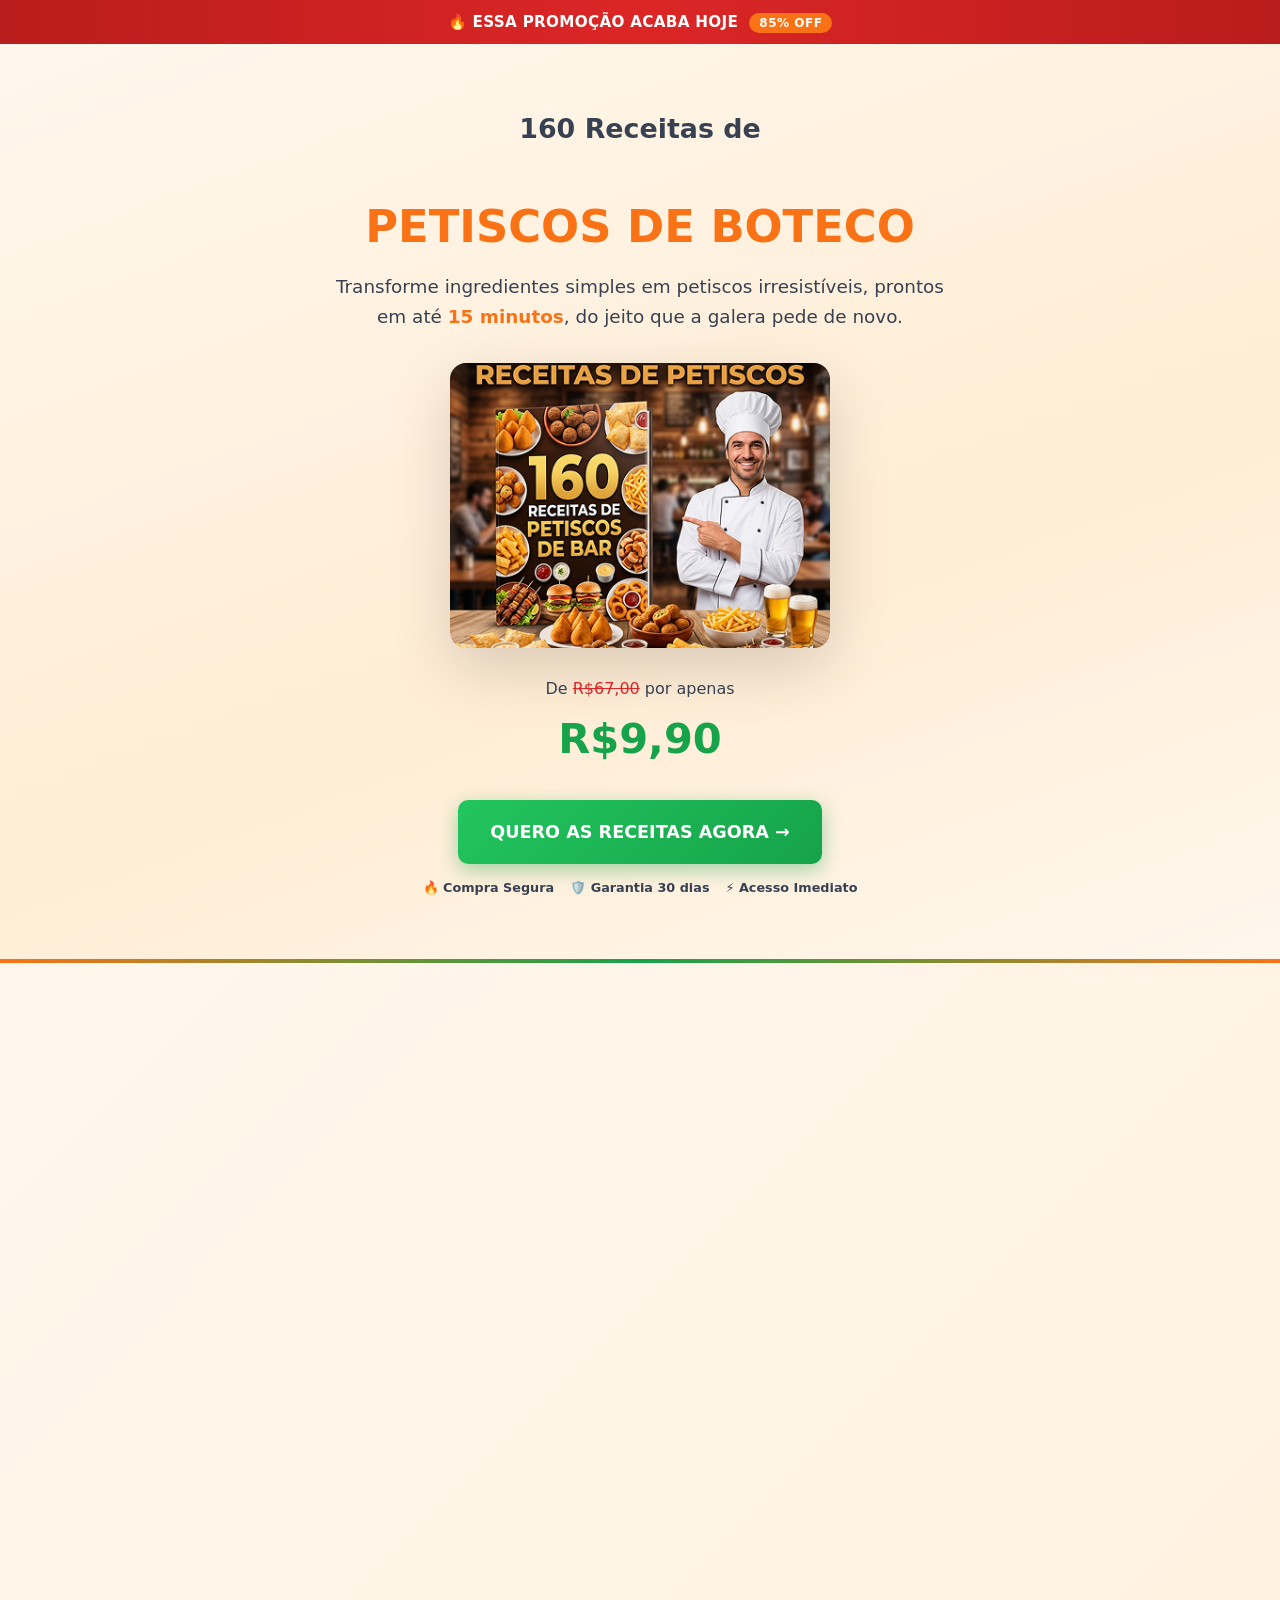
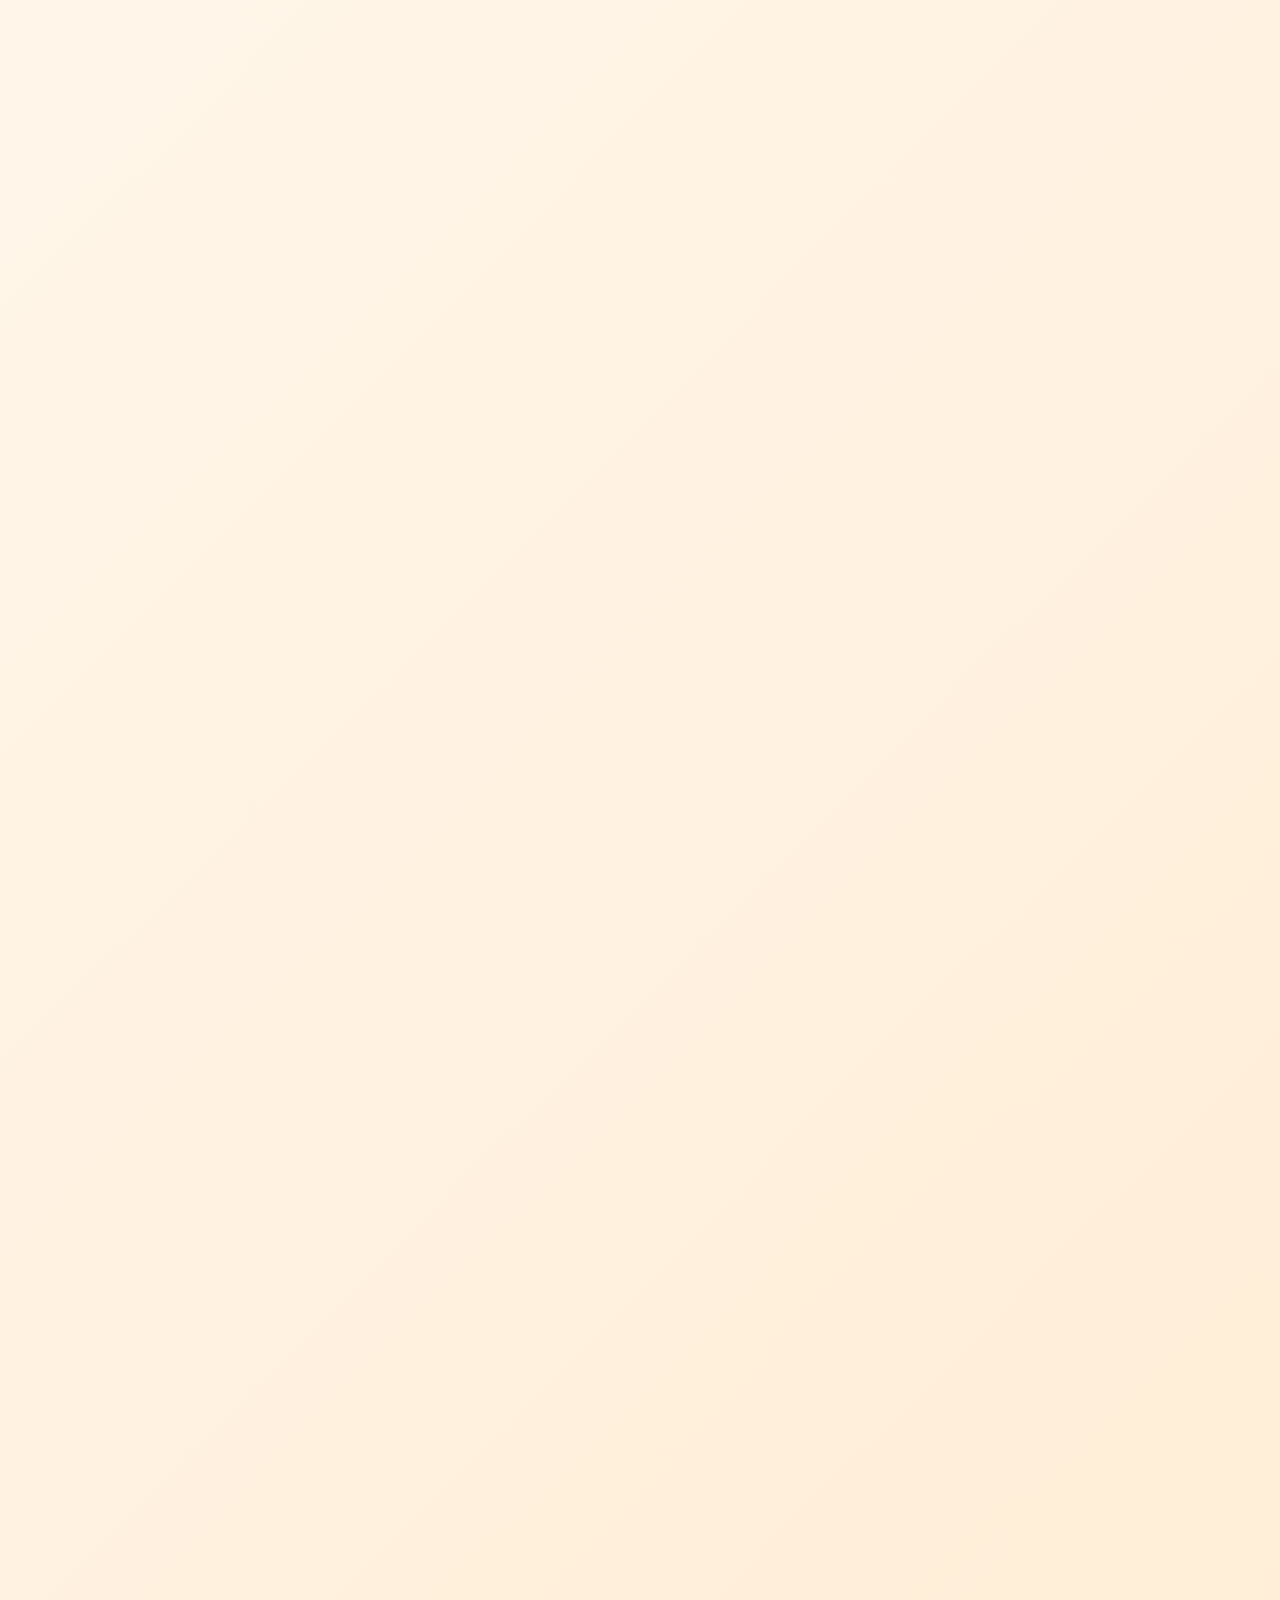
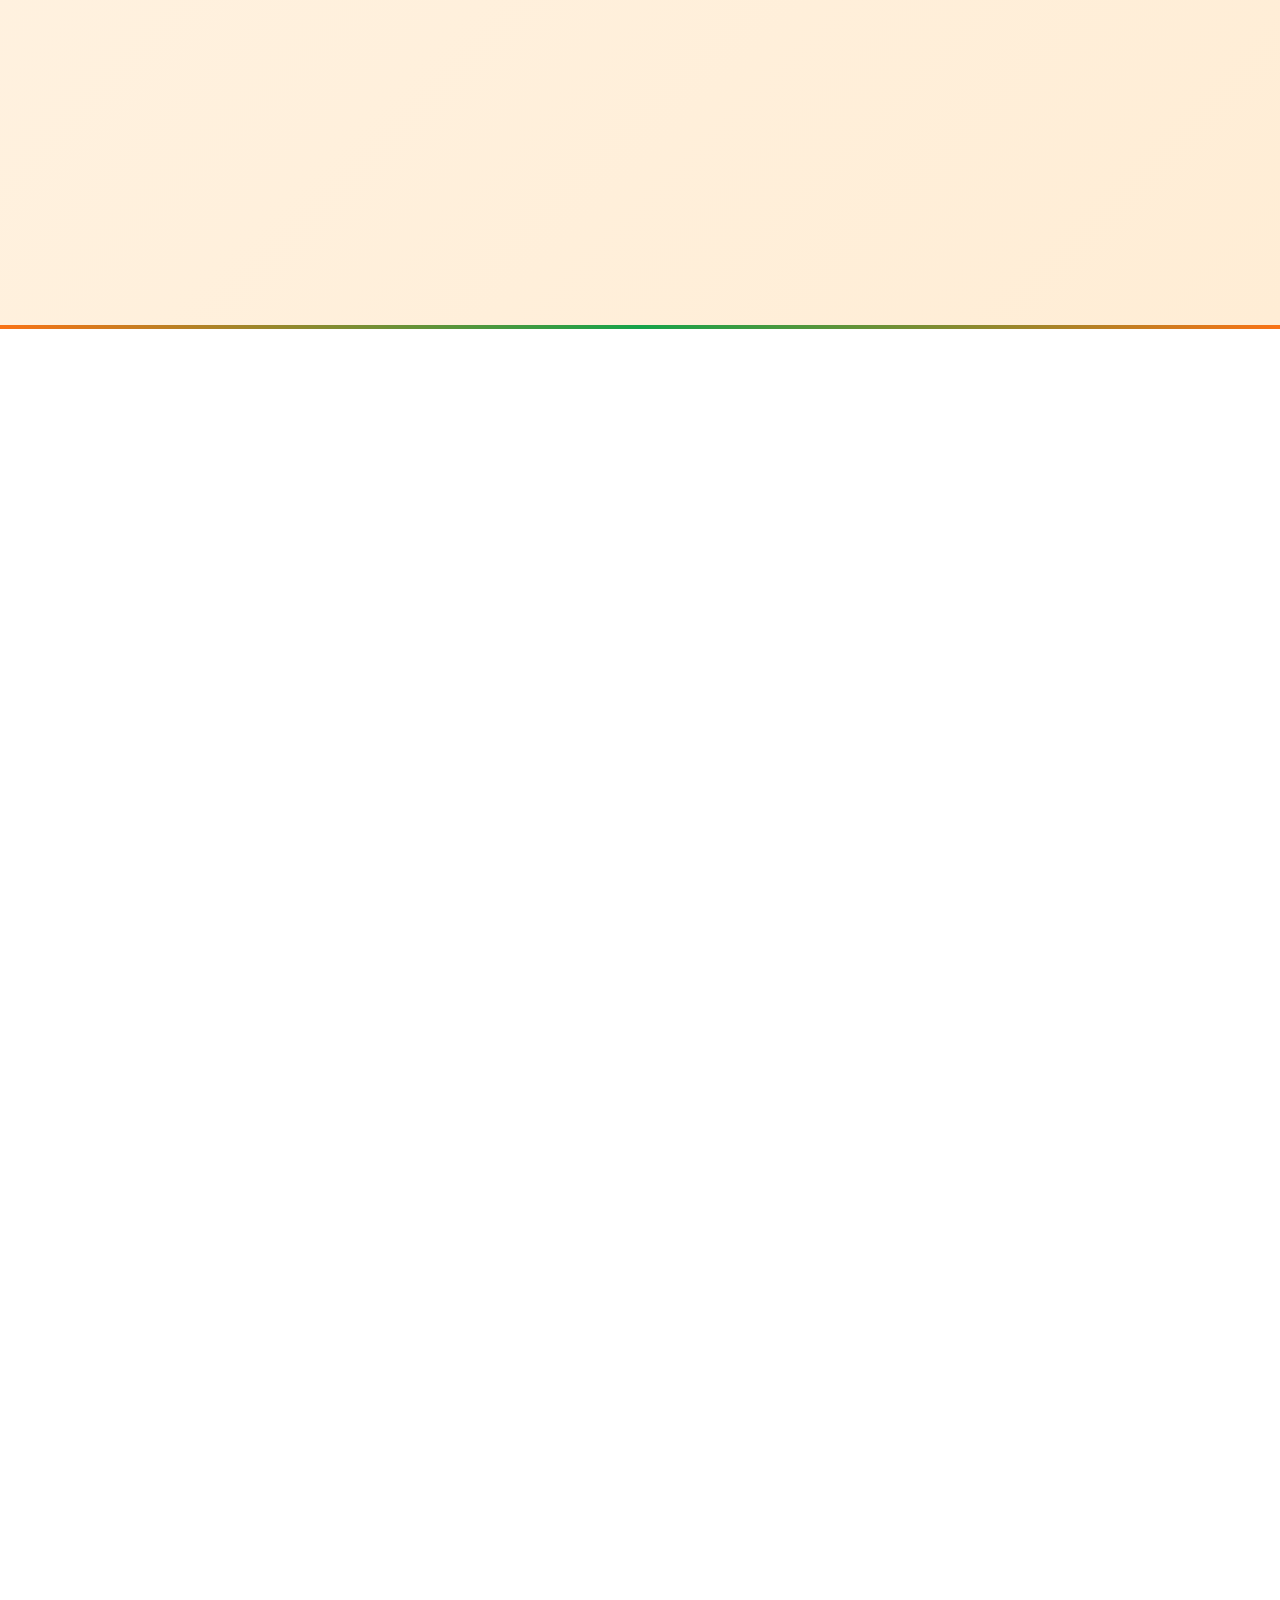
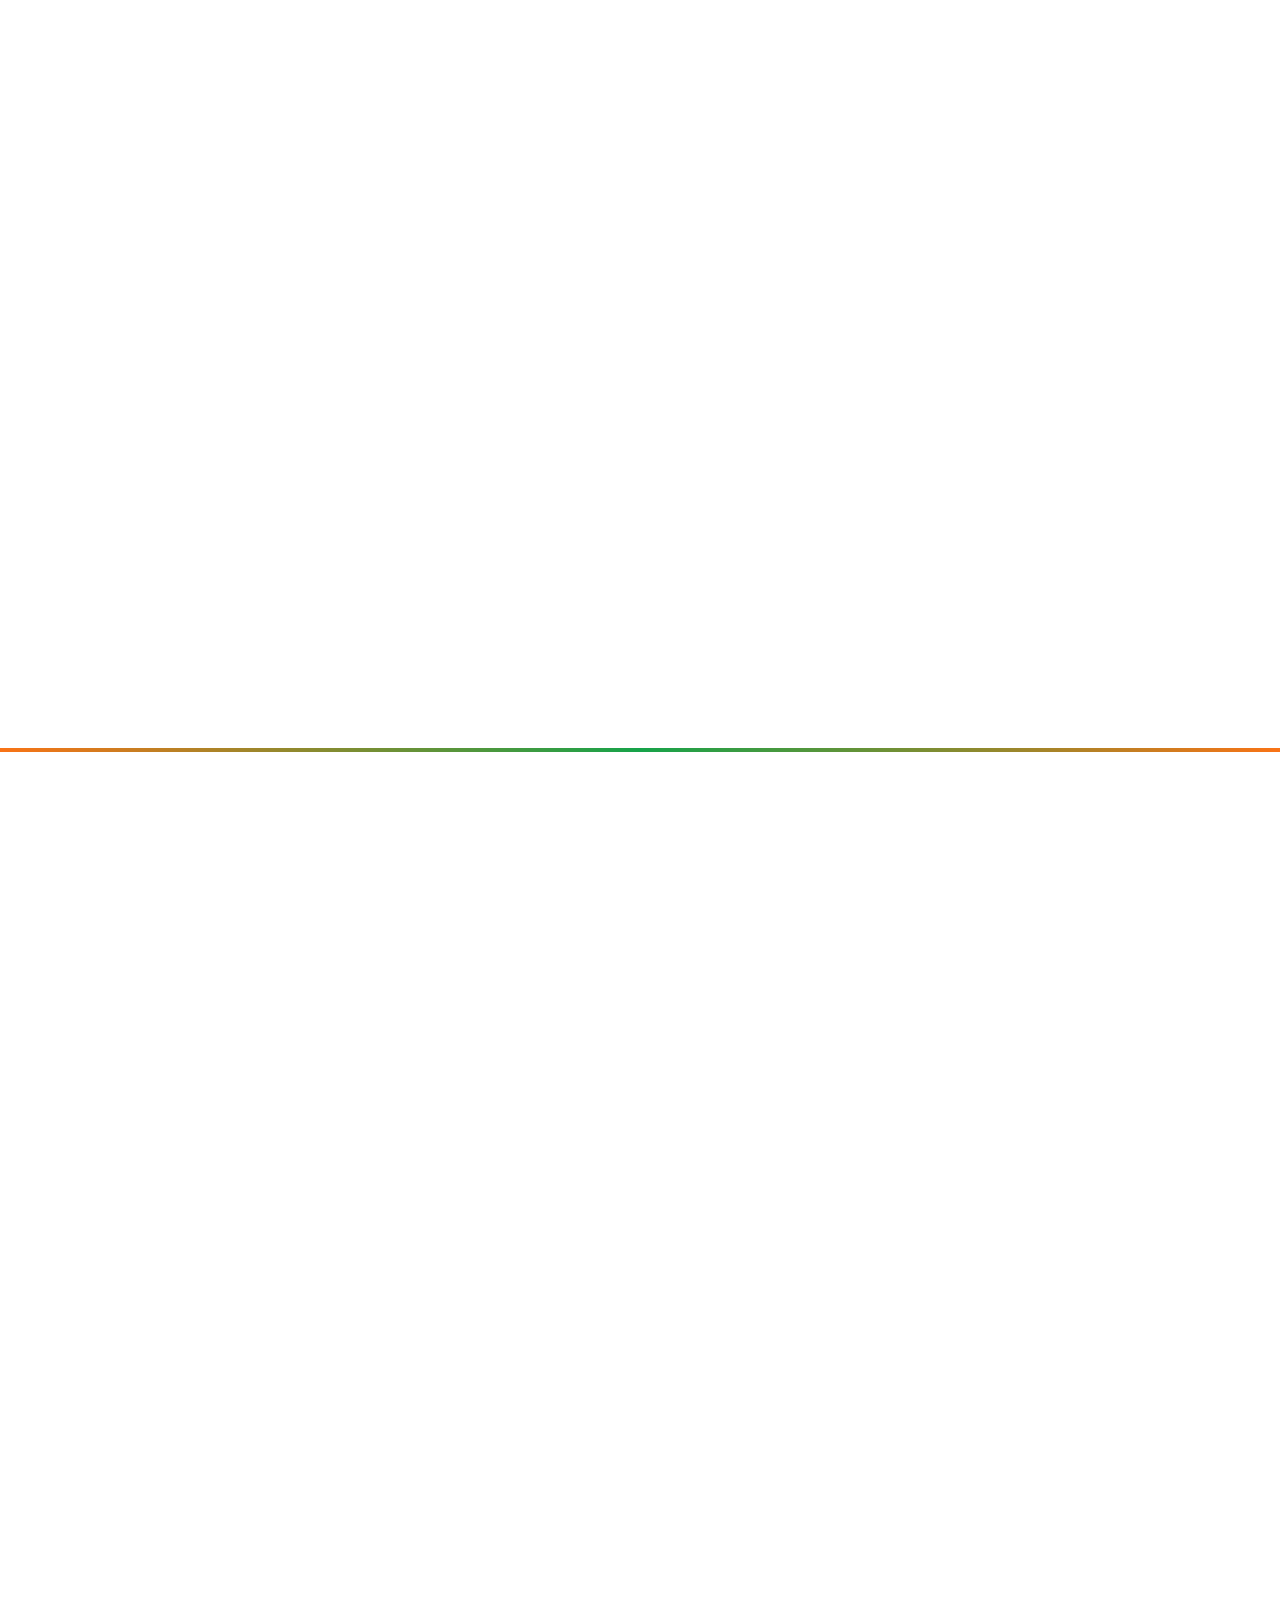
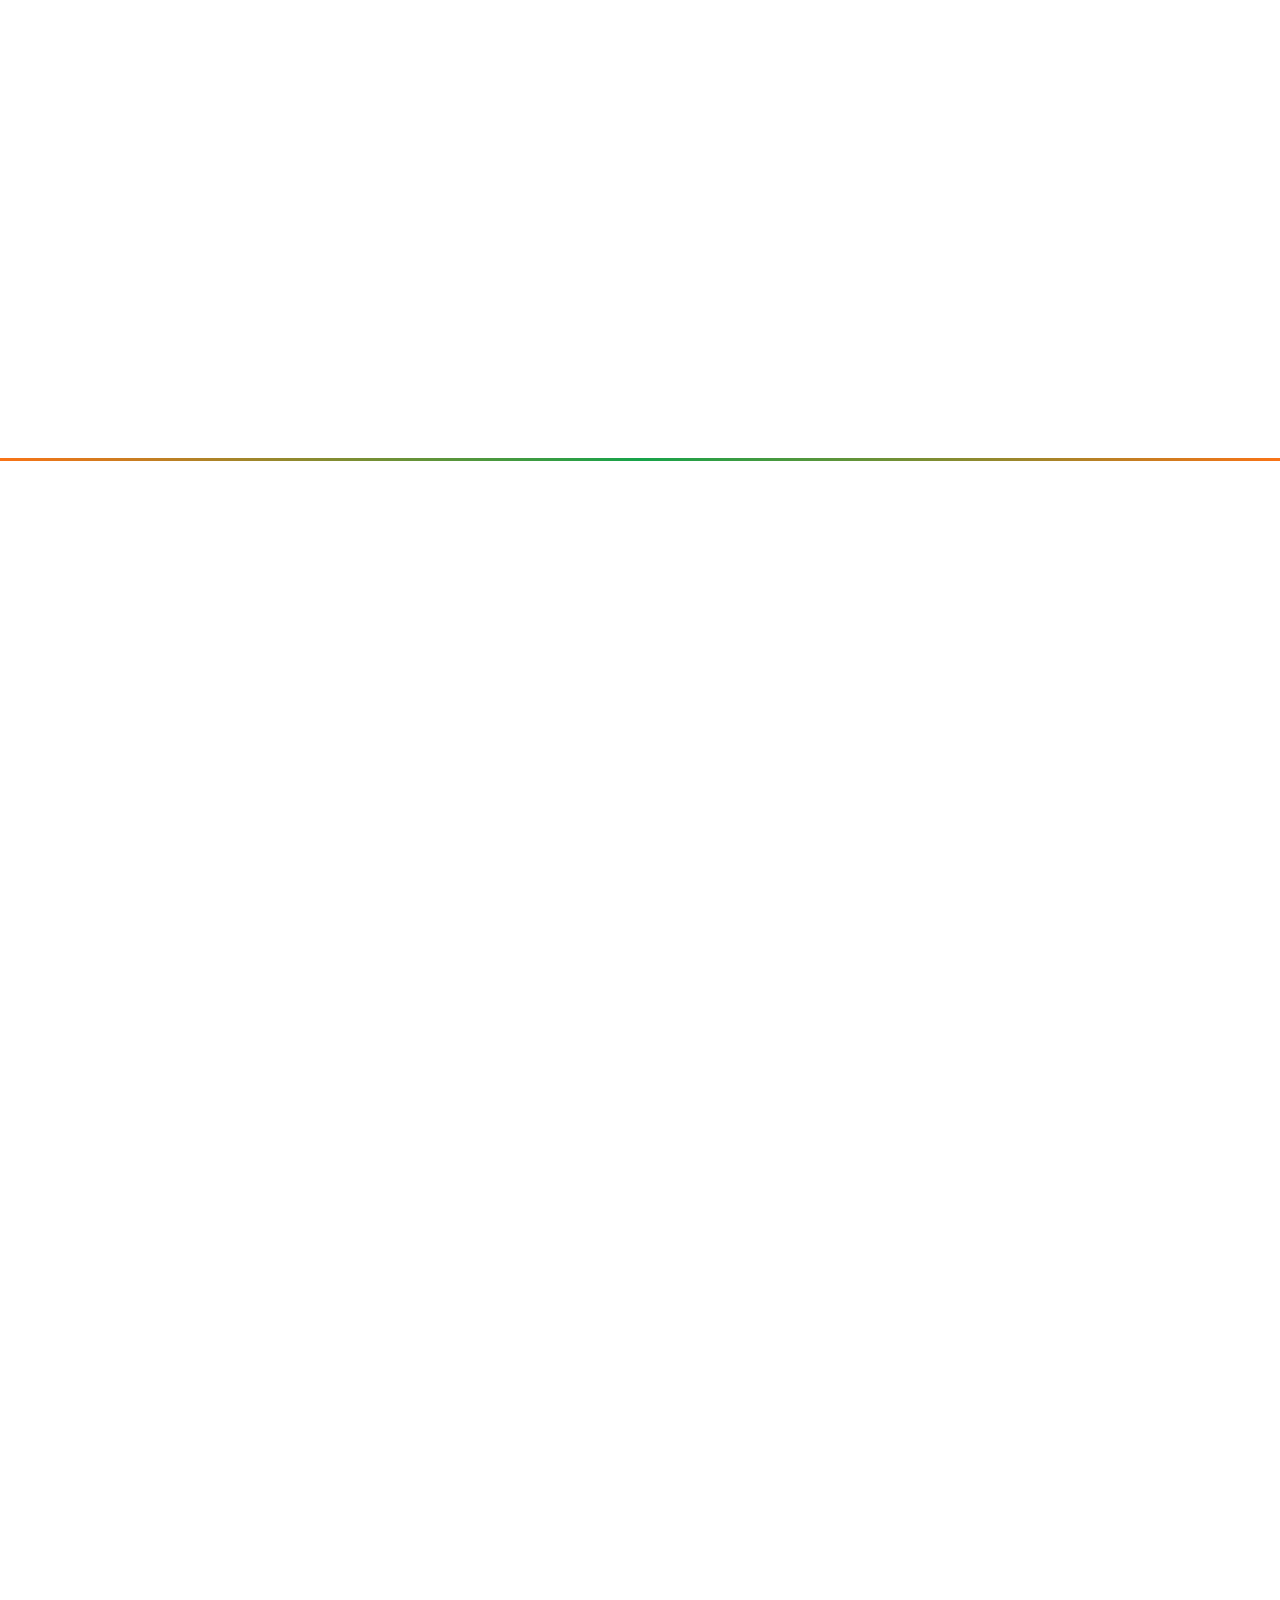
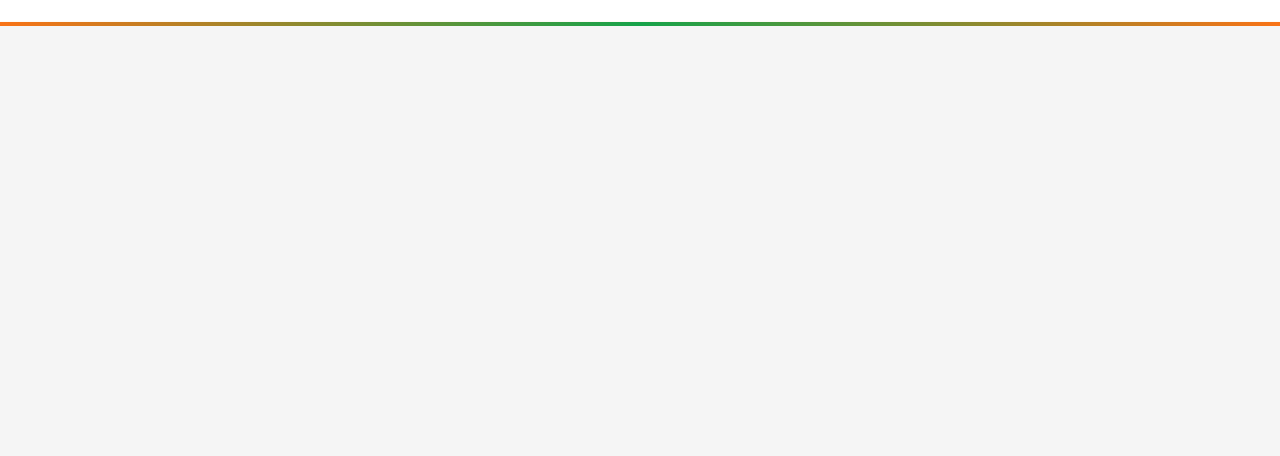
==== commit 8ed63d04: "fix: urgency bar single line with inline OFF pill" ====
--- a/index.html
+++ b/index.html
@@ -55,9 +55,7 @@
 
 <!-- URGENCY BAR -->
 <div id="urgency-bar">
-  <span class="fire">🔥</span>
-  <span>ESSA PROMOÇÃO ACABA HOJE, <span id="today-date">04/05/2026</span></span>
-  <span class="off-pill">85% OFF</span>
+  <span>🔥 ESSA PROMOÇÃO ACABA HOJE &nbsp;<span class="off-pill">85% OFF</span></span>
 </div>
 
 <!-- DOBRA 1 — HERO -->
--- a/style.css
+++ b/style.css
@@ -39,8 +39,8 @@
   display: flex;
   align-items: center;
   justify-content: center;
-  gap: 12px;
-  flex-wrap: wrap;
+  gap: 8px;
+  flex-wrap: nowrap;
 }
 #urgency-bar span.fire { font-size: 1.1rem; }
 .off-pill {
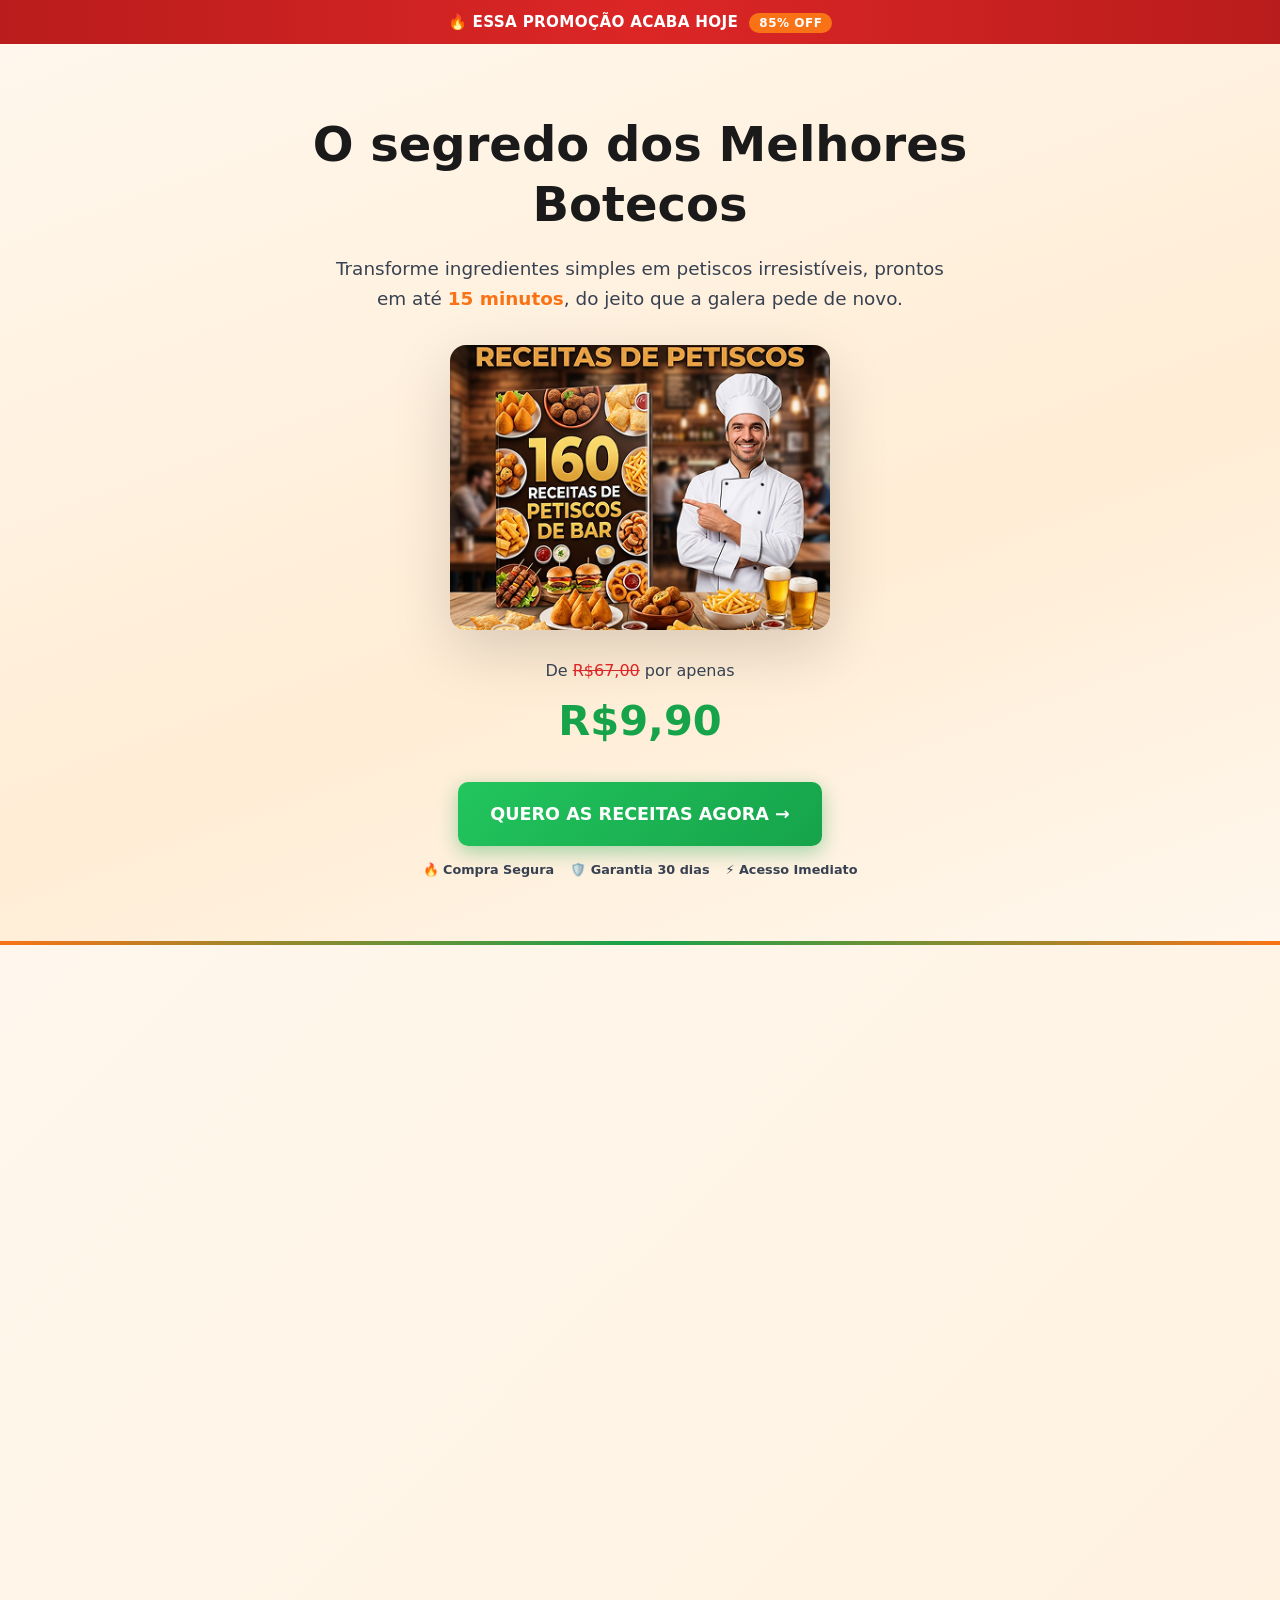
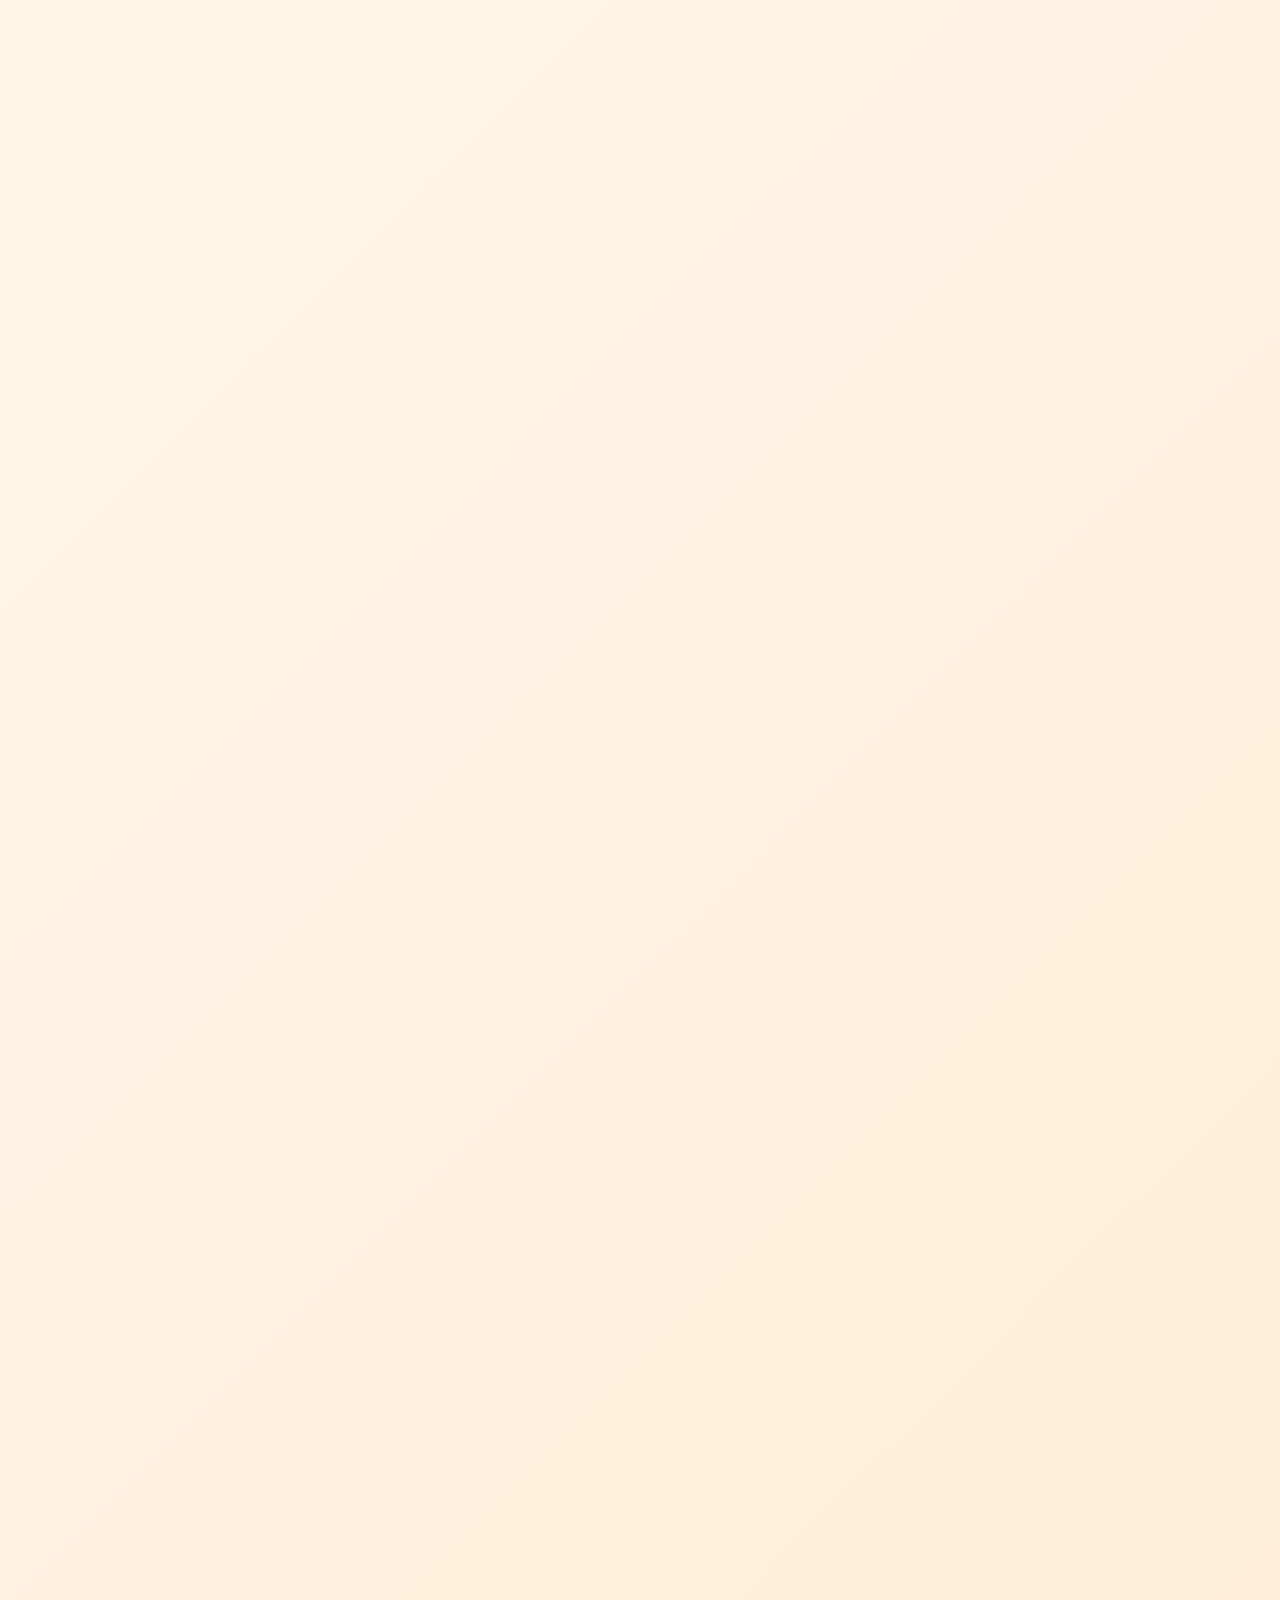
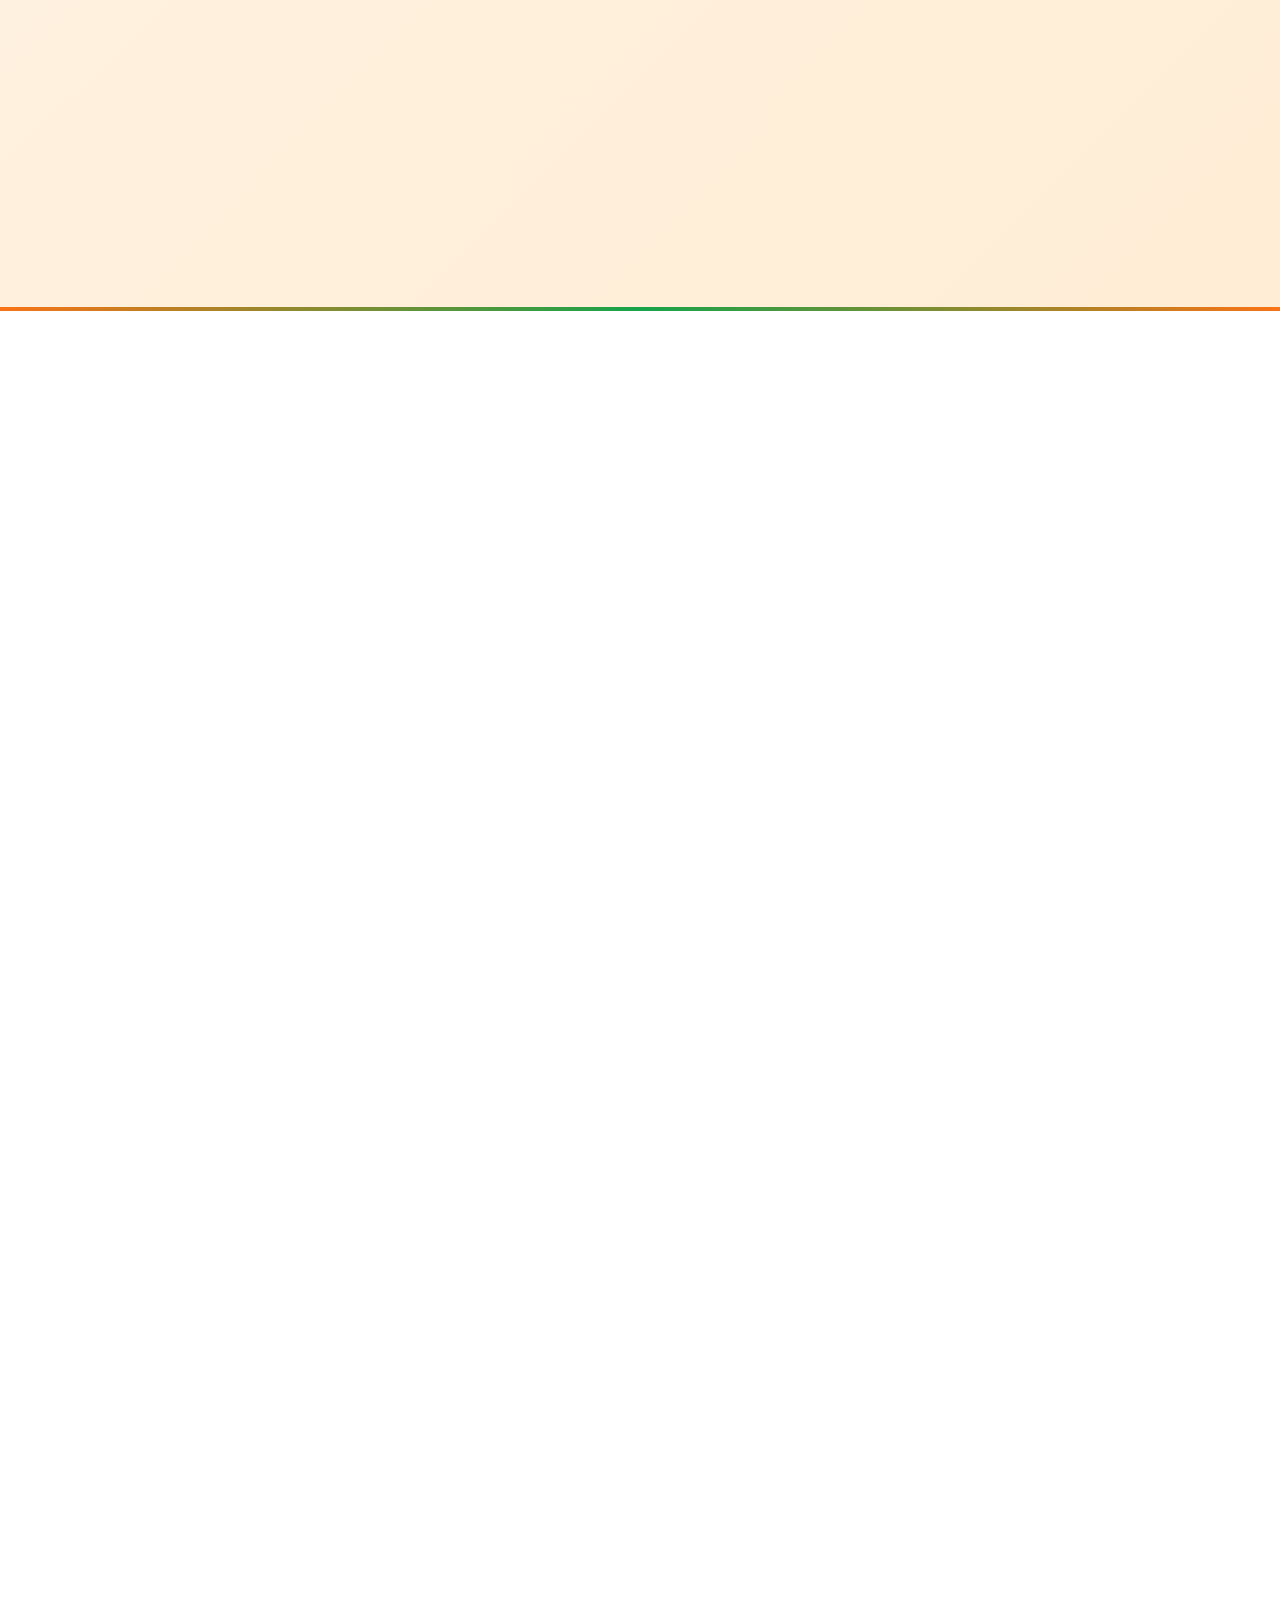
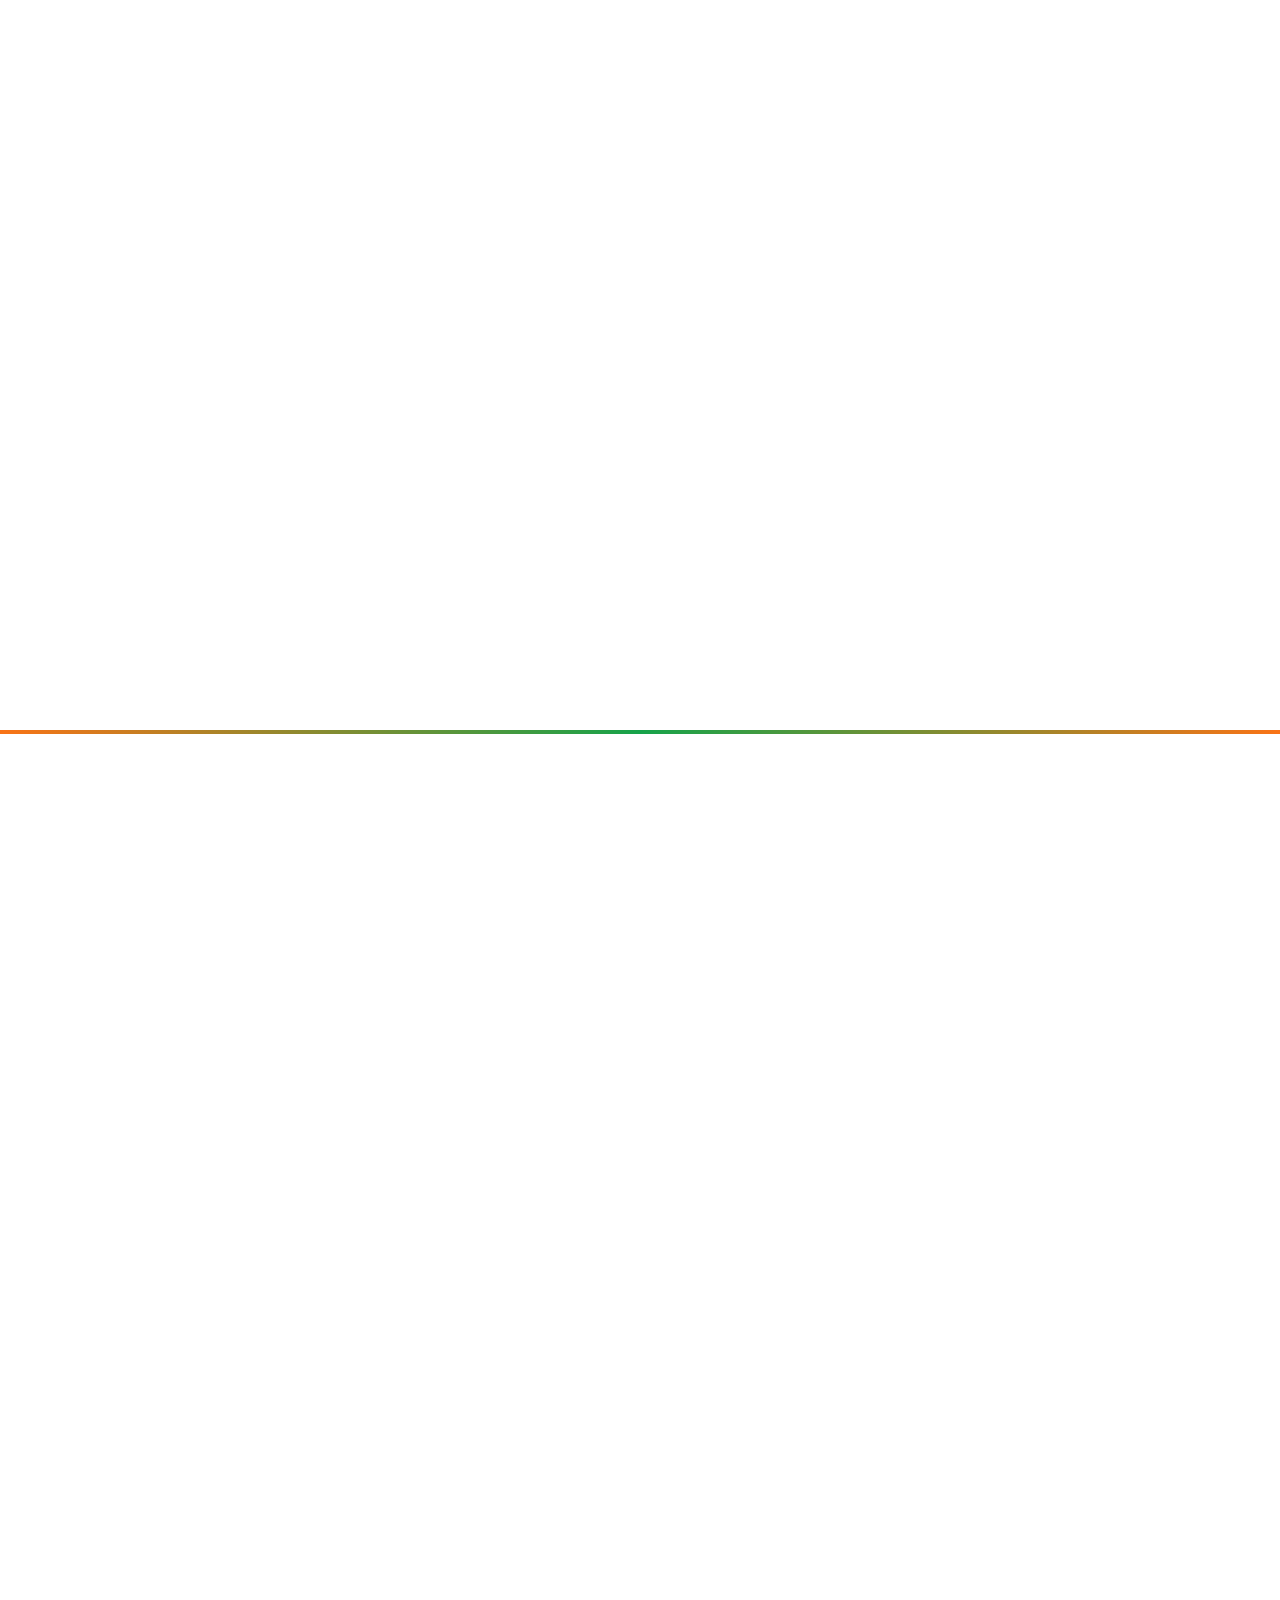
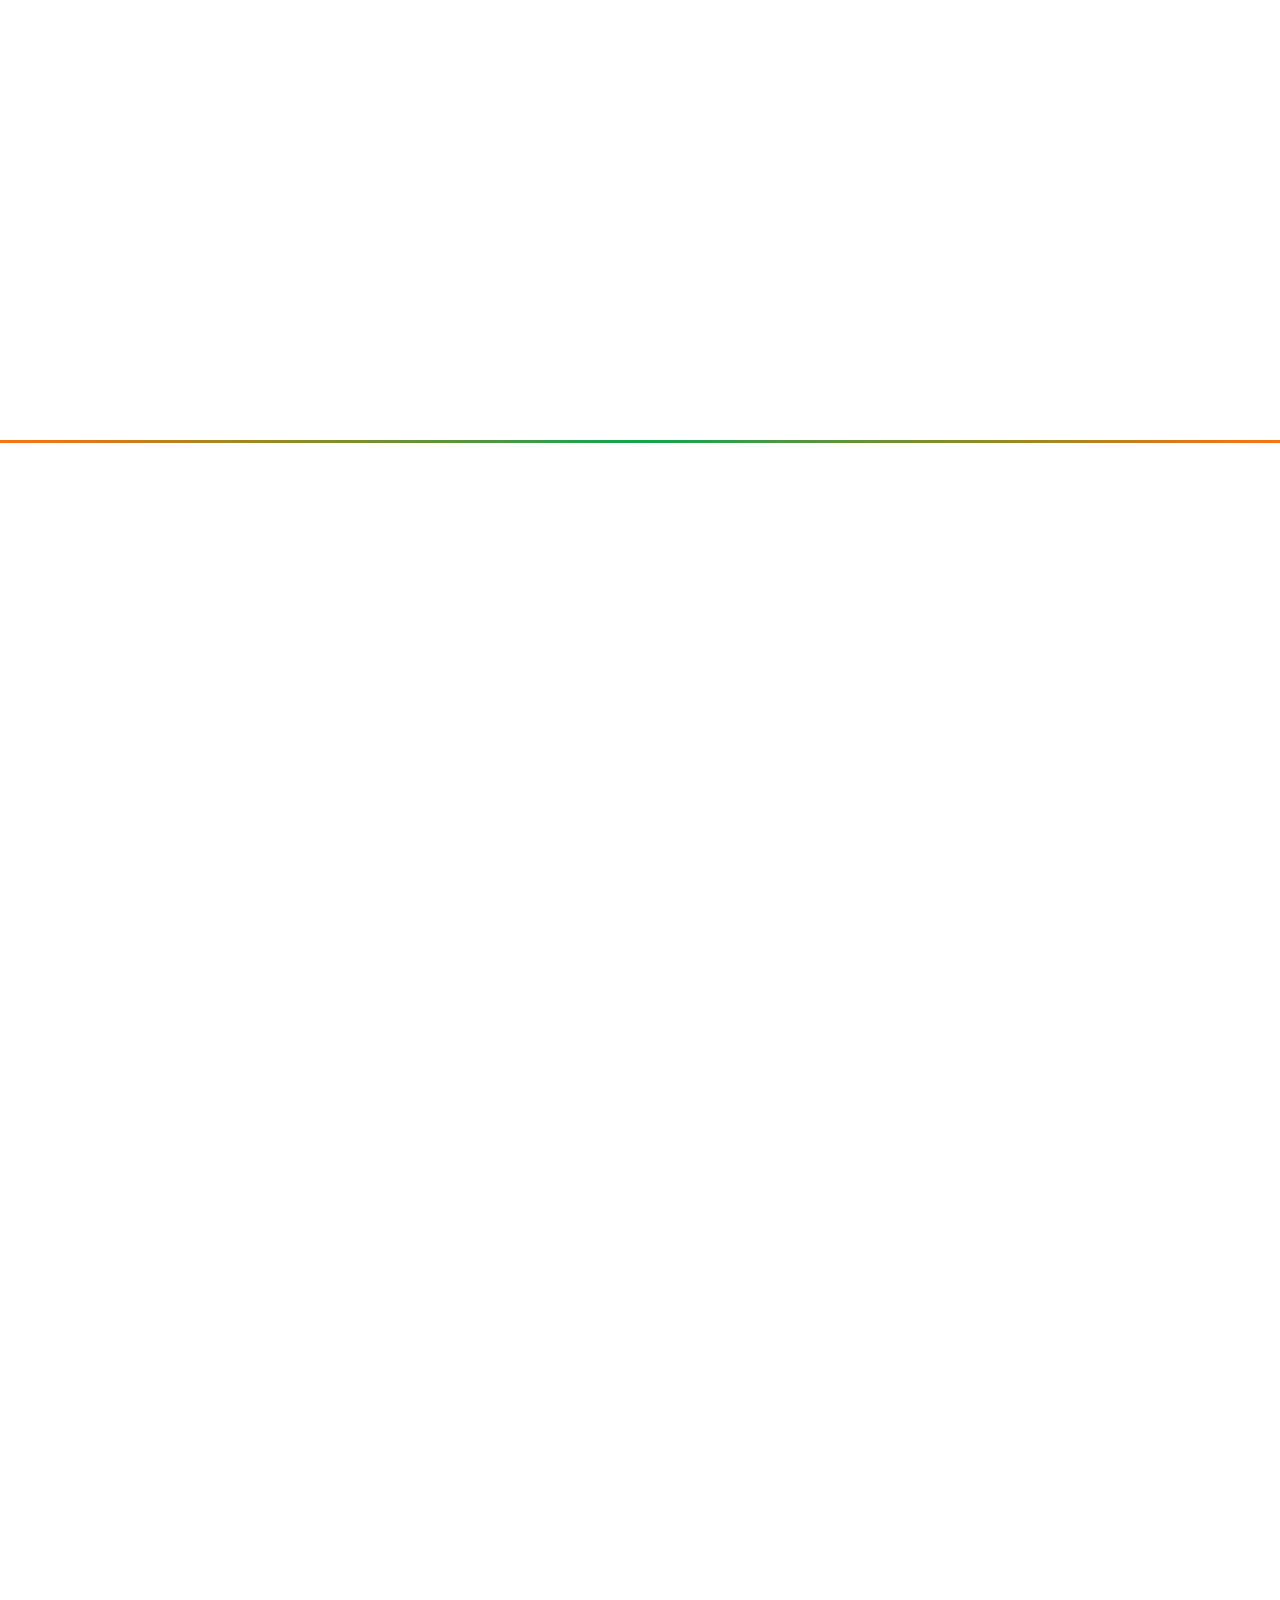
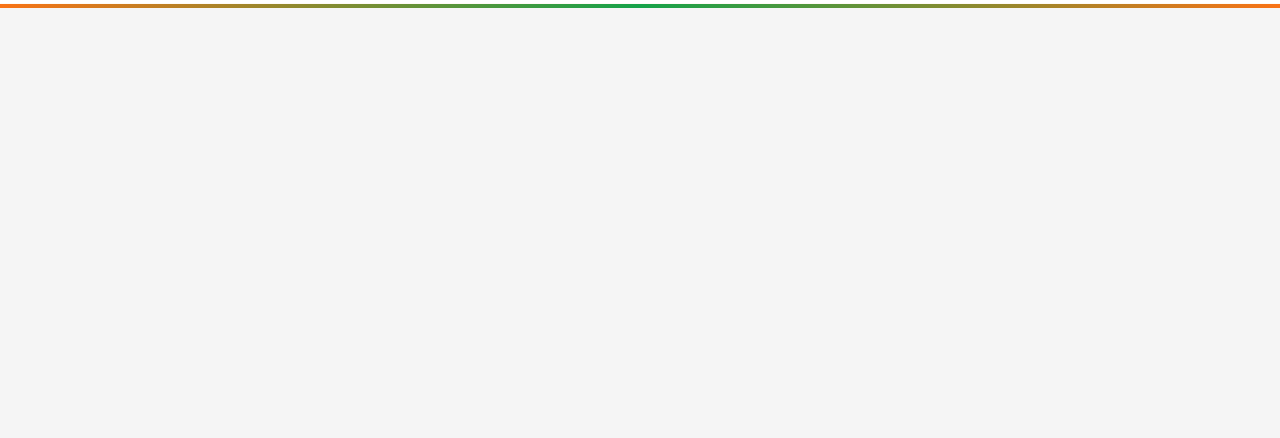
==== commit de2e79ea: "revert hero headline to original single style" ====
--- a/index.html
+++ b/index.html
@@ -61,7 +61,7 @@
 <!-- DOBRA 1 — HERO -->
 <section id="hero">
   <div class="container">
-    <h1><span class="hero-pre">160 Receitas de</span><br><em>PETISCOS DE BOTECO</em></h1>
+    <h1>O segredo dos Melhores Botecos</h1>
     <p class="sub">Transforme ingredientes simples em petiscos irresistíveis, prontos em até <span class="hl">15 minutos</span>, do jeito que a galera pede de novo.</p>
 
     <div class="hero-img">
--- a/style.css
+++ b/style.css
@@ -135,18 +135,10 @@
   margin-bottom: 20px;
 }
 #hero h1 {
-  font-size: clamp(1.8rem, 5vw, 2.8rem);
+  font-size: clamp(2rem, 5vw, 3rem);
   font-weight: 900;
   color: var(--dark);
   margin-bottom: 20px;
-  line-height: 1.15;
-}
-#hero h1 .hero-pre {
-  font-size: 0.6em;
-  font-weight: 700;
-  color: var(--dark2);
-  display: block;
-  margin-bottom: 4px;
 }
 #hero h1 em {
   color: var(--orange);
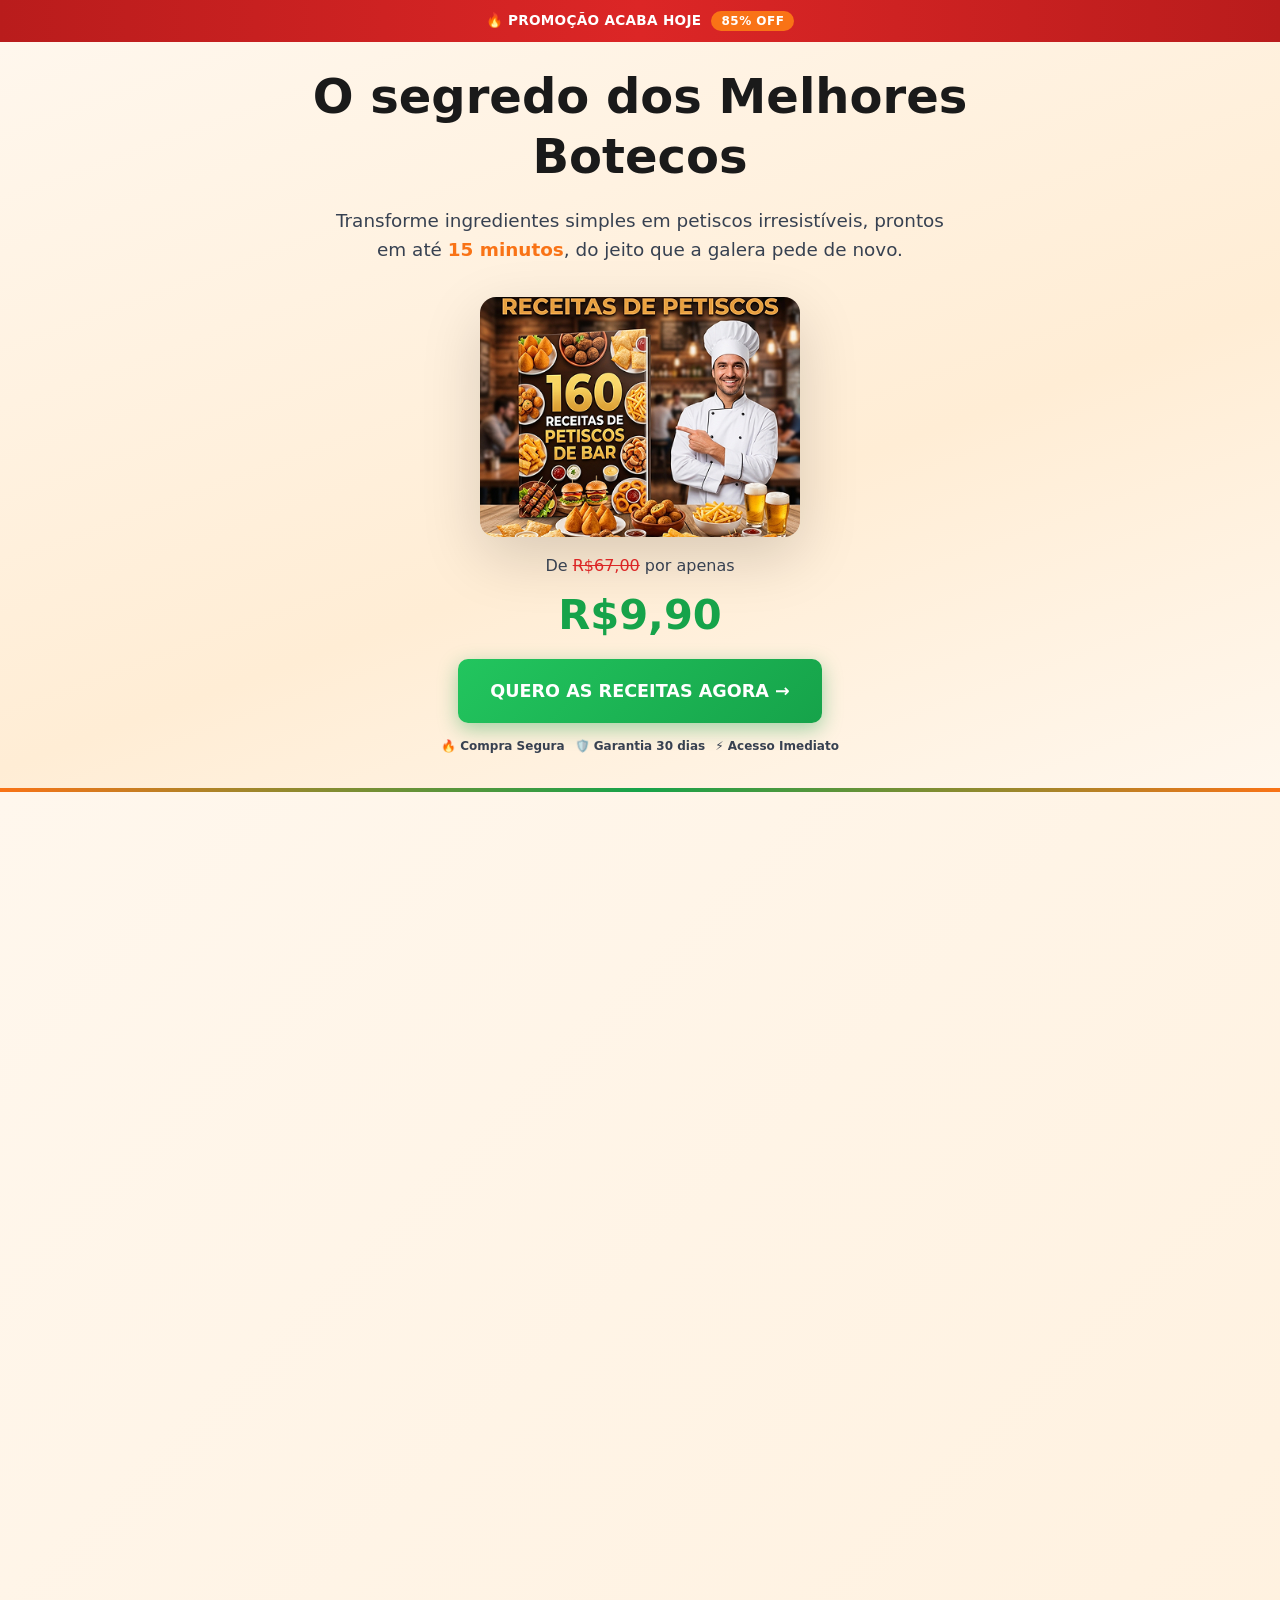
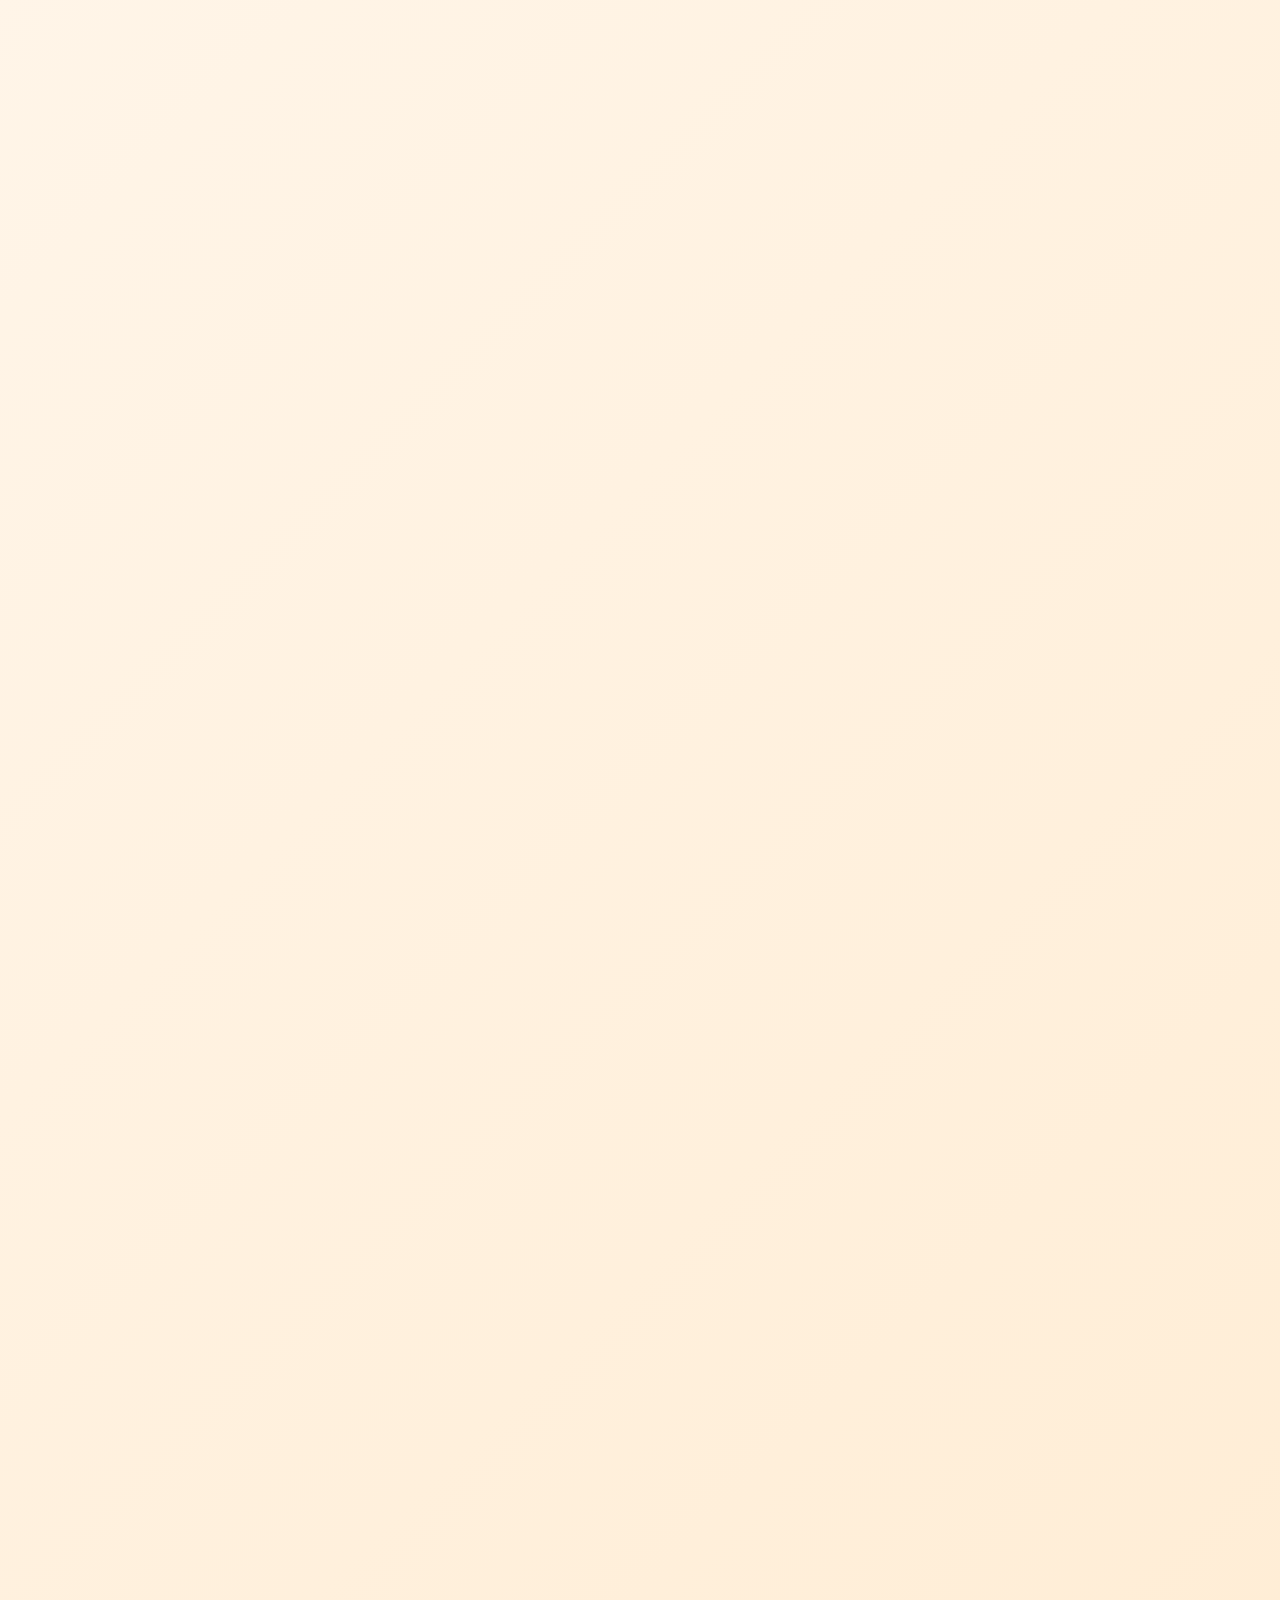
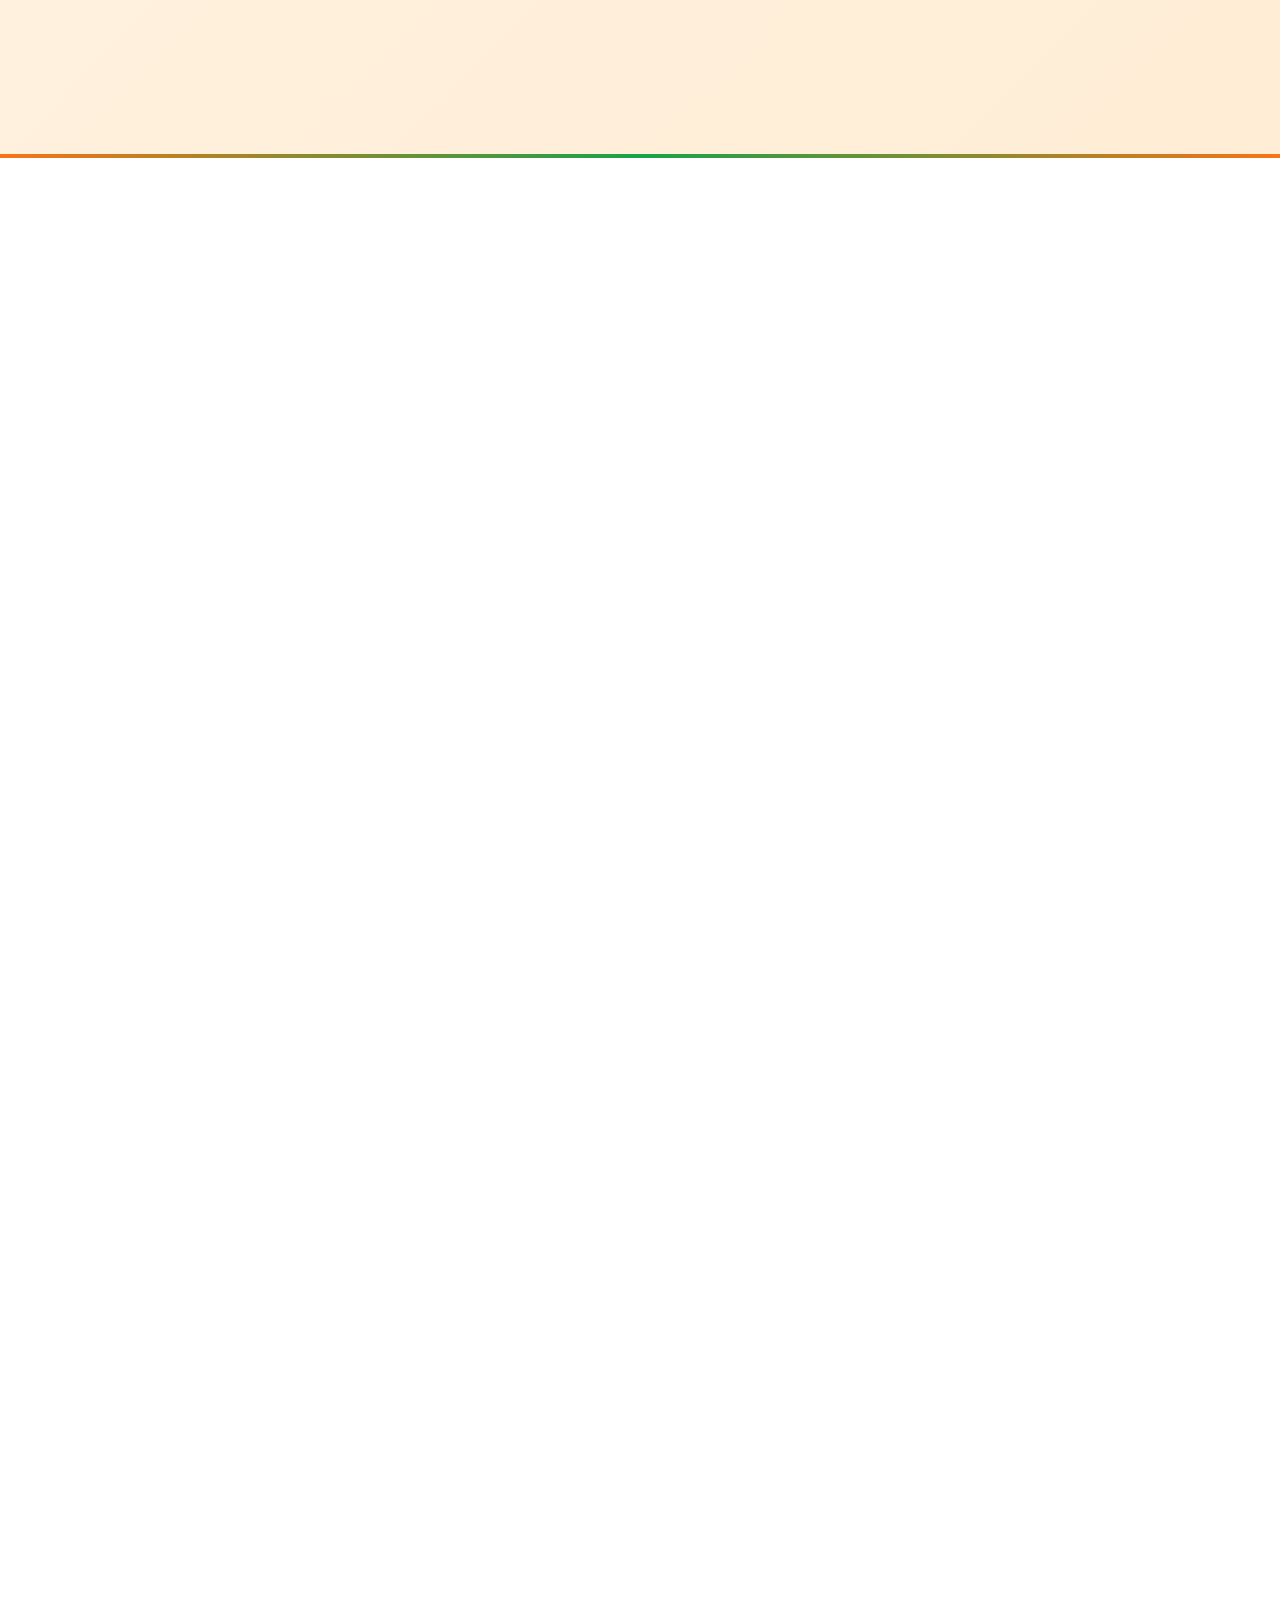
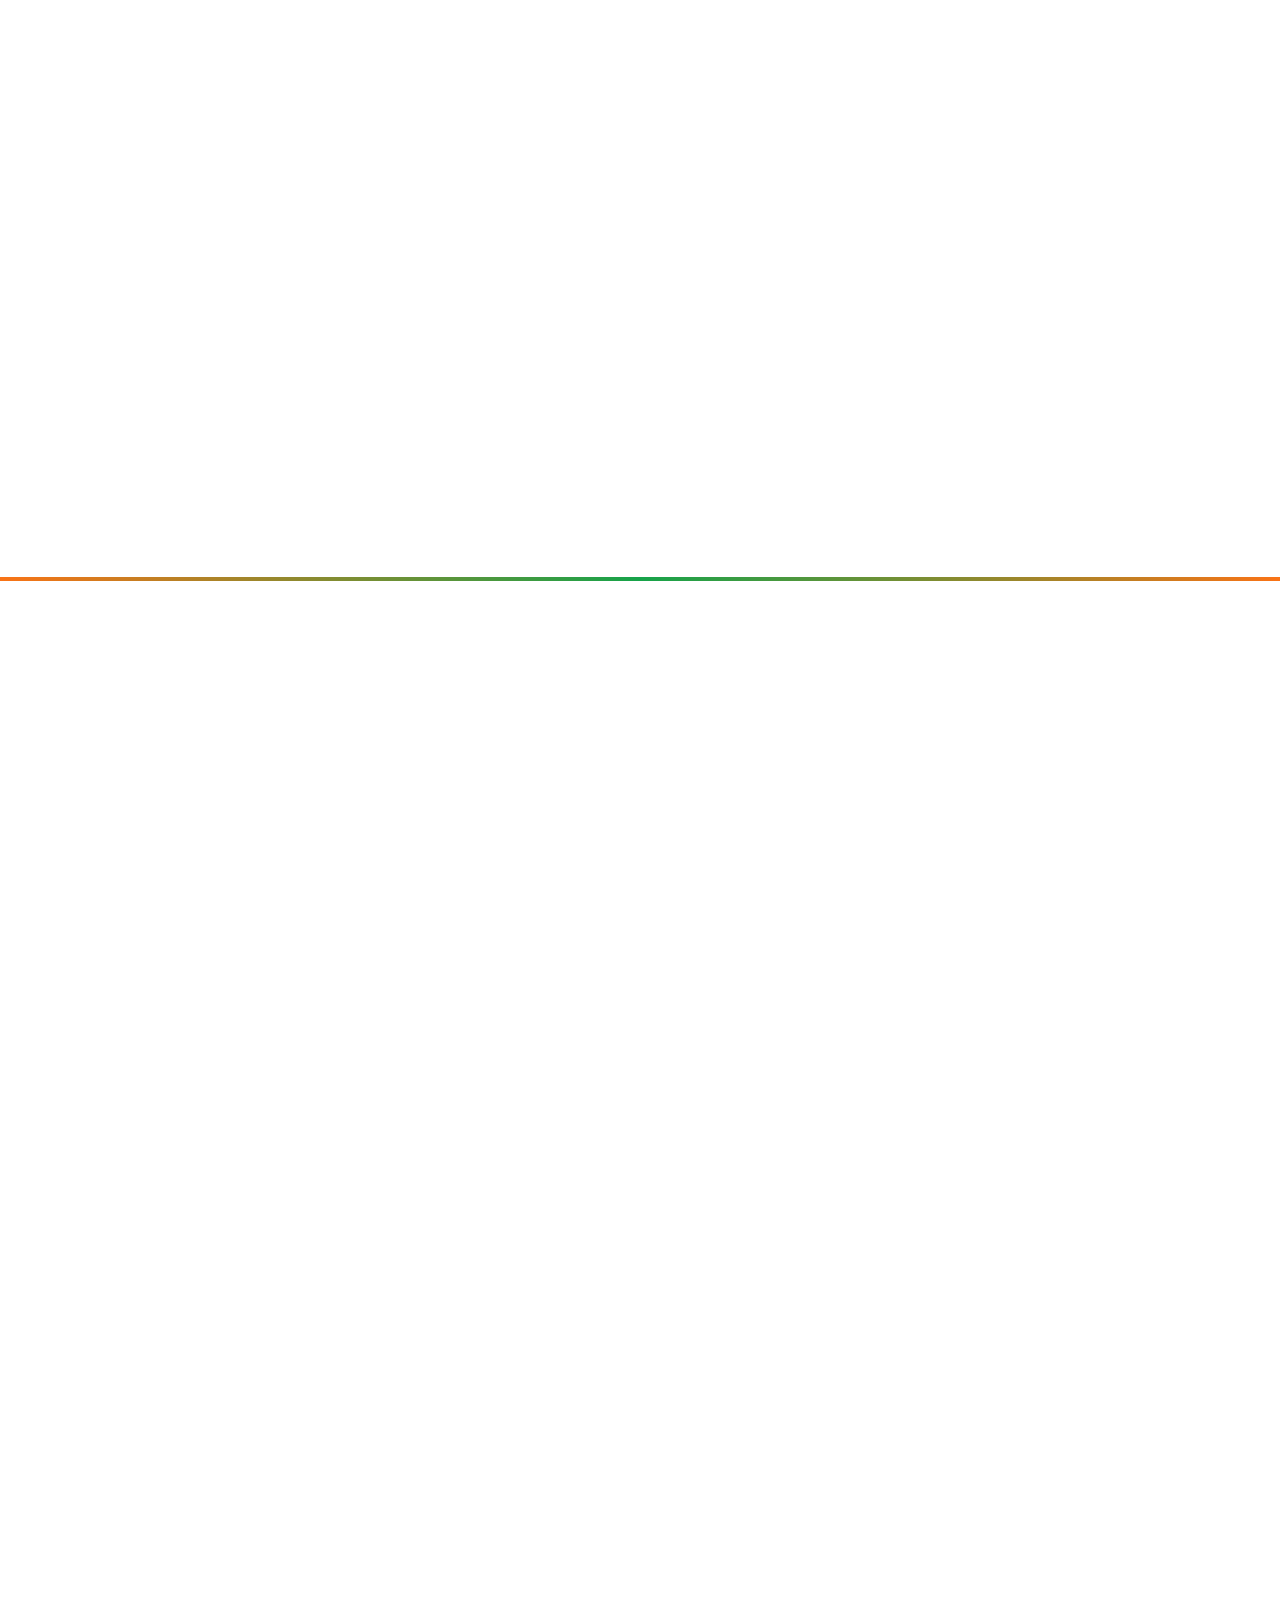
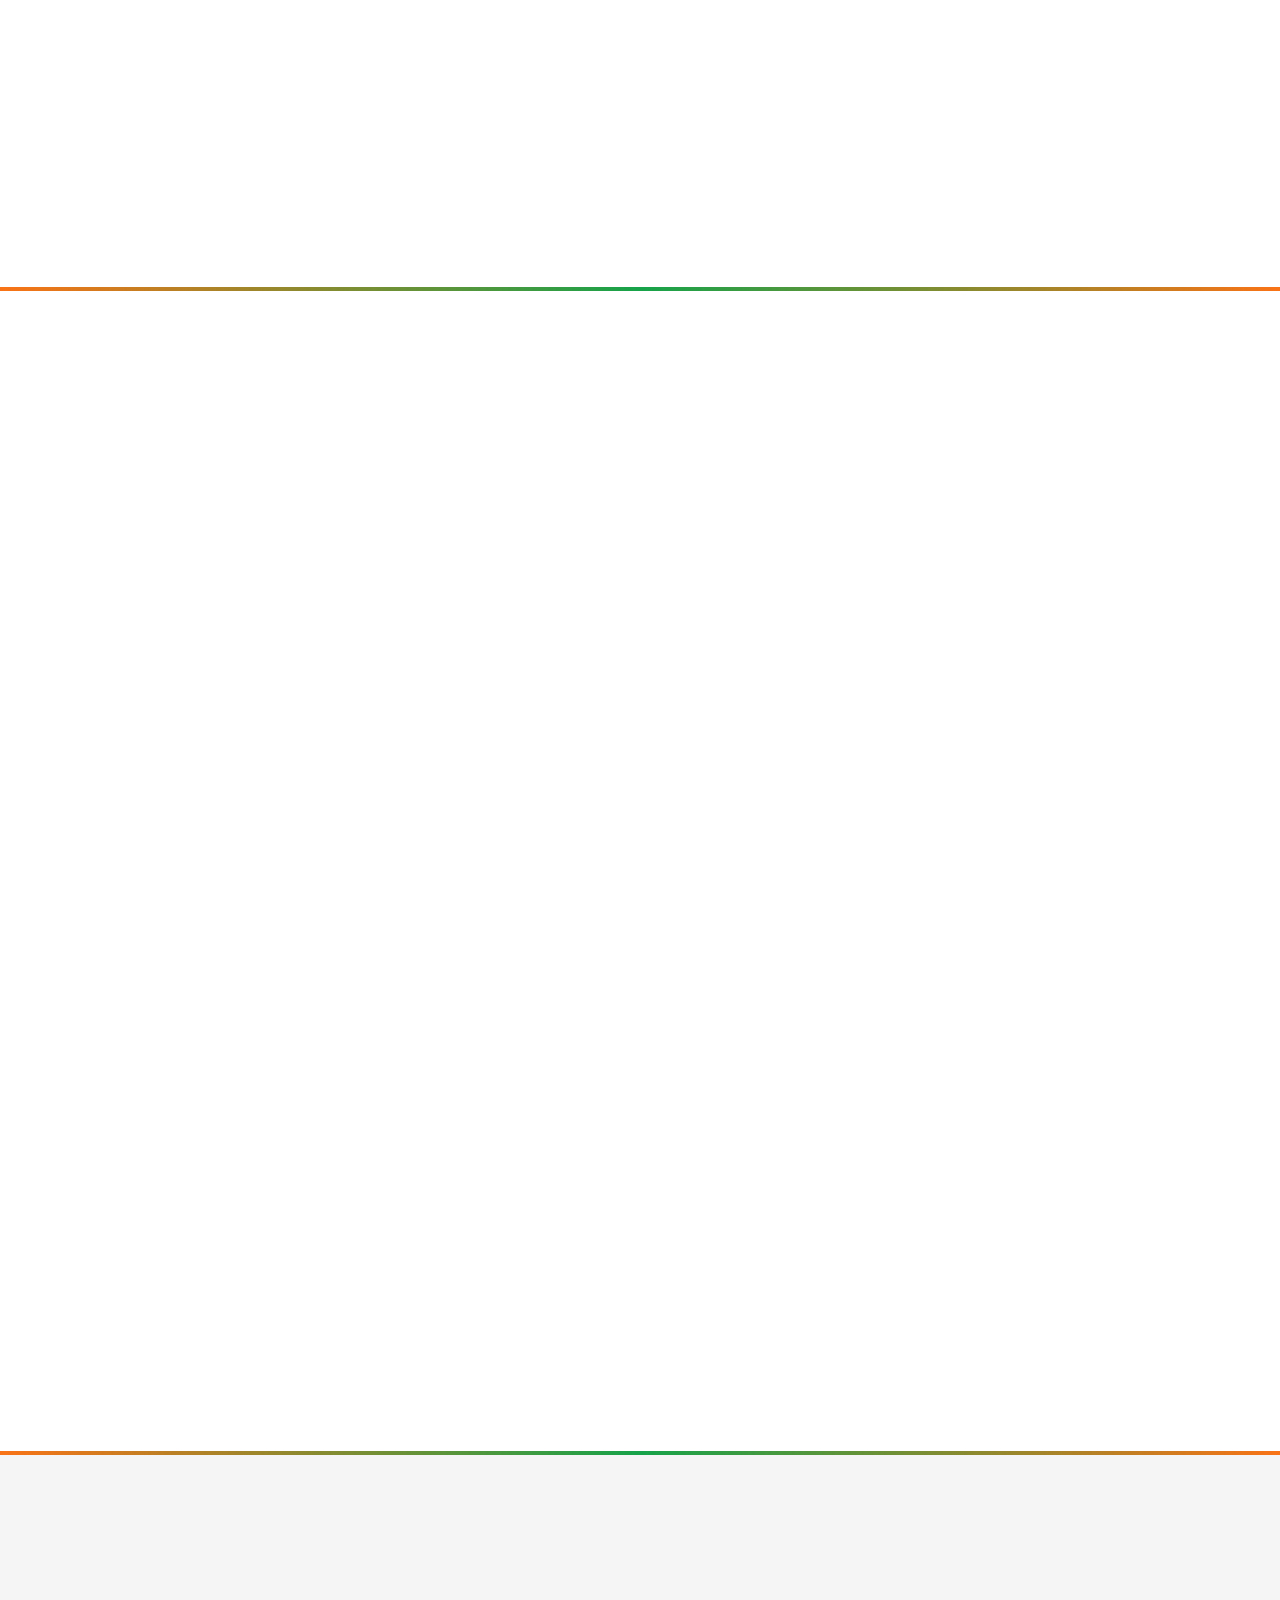
==== commit 55b551d0: "fix: urgency bar nowrap + smaller font to stay single line on mobile" ====
--- a/index.html
+++ b/index.html
@@ -55,7 +55,7 @@
 
 <!-- URGENCY BAR -->
 <div id="urgency-bar">
-  <span>🔥 ESSA PROMOÇÃO ACABA HOJE &nbsp;<span class="off-pill">85% OFF</span></span>
+  <span style="white-space:nowrap;">🔥 PROMOÇÃO ACABA HOJE &nbsp;<span class="off-pill">85% OFF</span></span>
 </div>
 
 <!-- DOBRA 1 — HERO -->
--- a/style.css
+++ b/style.css
@@ -33,7 +33,7 @@
   color: #fff;
   text-align: center;
   padding: 10px 16px;
-  font-size: 0.95rem;
+  font-size: 0.85rem;
   font-weight: 700;
   letter-spacing: 0.3px;
   display: flex;
@@ -123,7 +123,7 @@
 #hero {
   background: linear-gradient(160deg, #FFF7ED 0%, #FFEDD5 60%, #FFF7ED 100%);
   color: var(--dark);
-  padding: 70px 0 60px;
+  padding: 24px 0 32px;
   text-align: center;
 }
 #hero .eyebrow {
@@ -151,7 +151,7 @@
   margin: 0 auto 32px;
 }
 .price-hero {
-  margin: 28px 0;
+  margin: 12px 0 10px;
   display: flex;
   flex-direction: column;
   align-items: center;
@@ -174,16 +174,17 @@
 .trust-badges {
   display: flex;
   justify-content: center;
-  gap: 16px;
-  flex-wrap: wrap;
+  gap: 10px;
+  flex-wrap: nowrap;
   margin-top: 14px;
-  font-size: 0.8rem;
+  font-size: 0.75rem;
   color: var(--dark2);
   font-weight: 600;
+  white-space: nowrap;
 }
 .hero-img {
-  margin: 24px auto;
-  max-width: 380px;
+  margin: 16px auto;
+  max-width: 320px;
   width: 100%;
   border-radius: 16px;
   overflow: hidden;
@@ -679,7 +680,7 @@
   content-visibility: auto;
   contain-intrinsic-size: 0 700px;
 }
-.hero-img { aspect-ratio: 4 / 3; }
+.hero-img { aspect-ratio: 4 / 3; max-height: 260px; }
 .foto-grande img { aspect-ratio: 16 / 9; }
 
 /* ── DIVIDER ── */
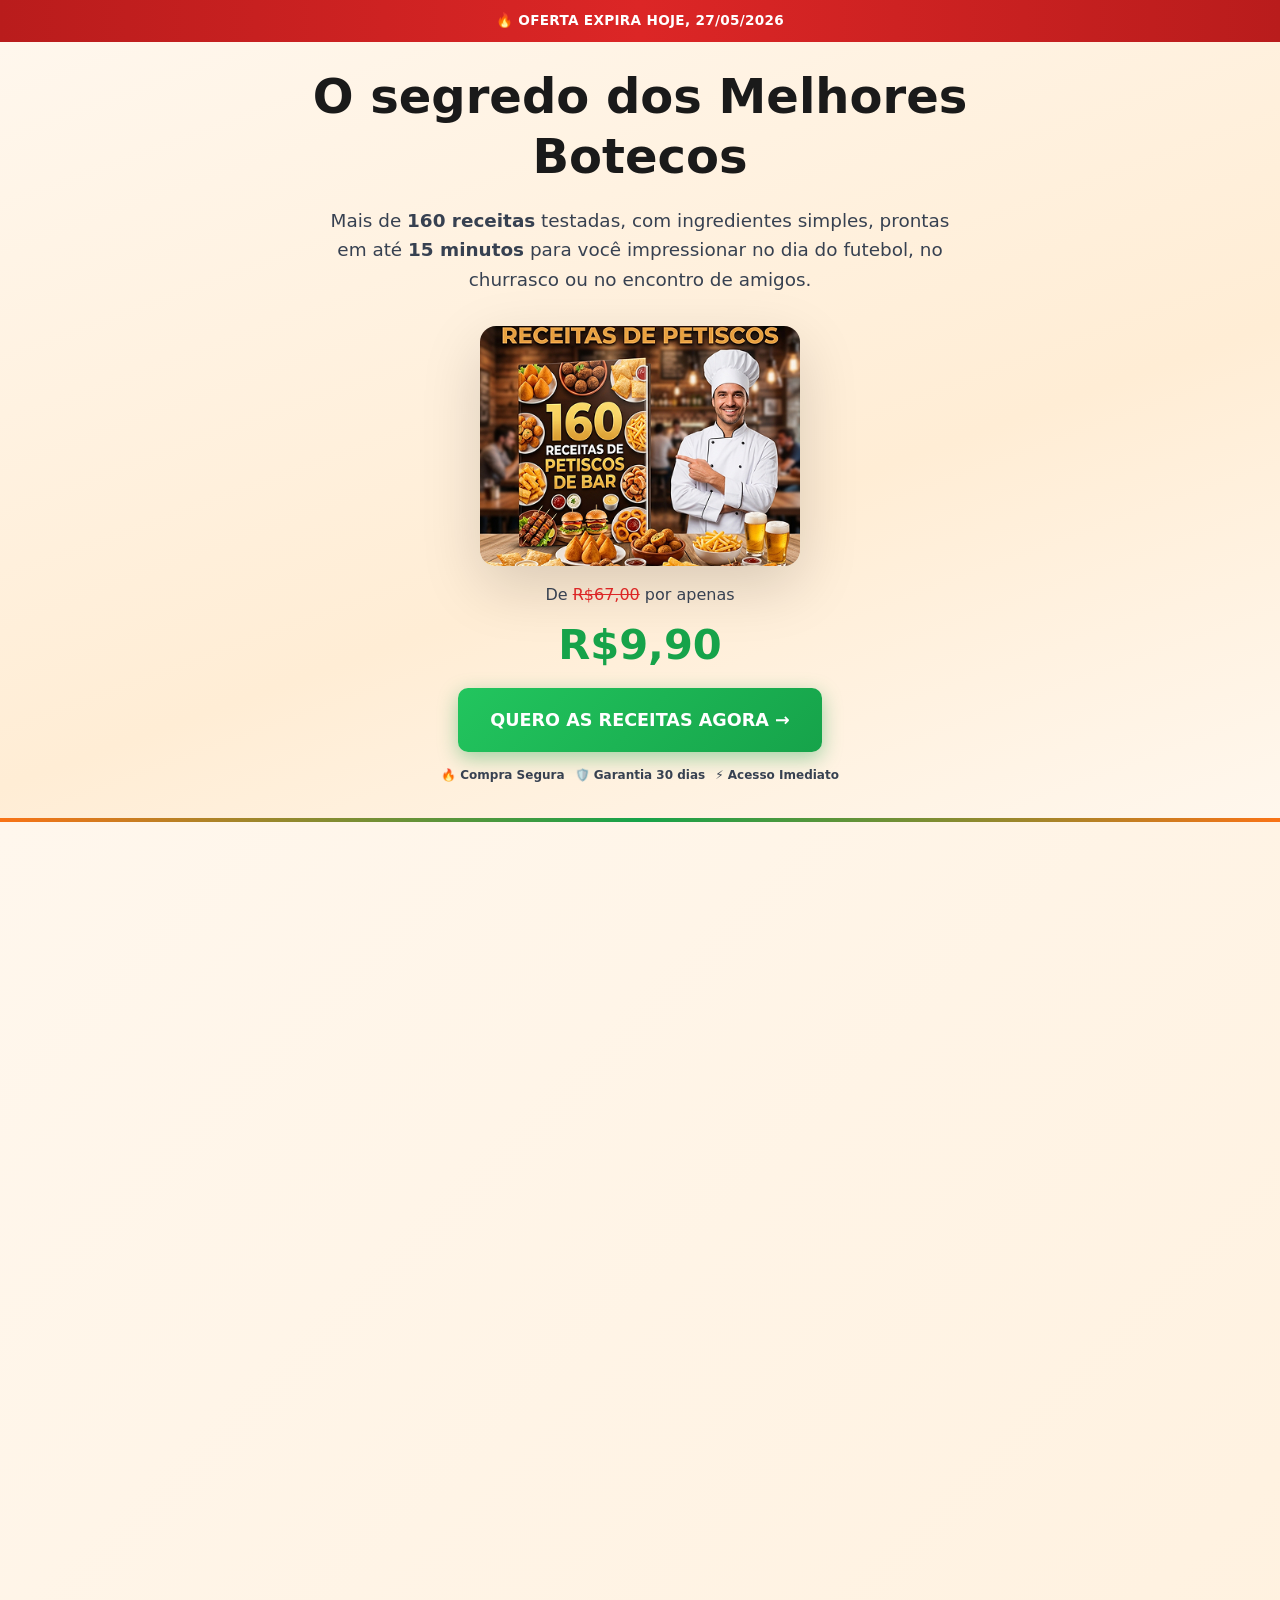
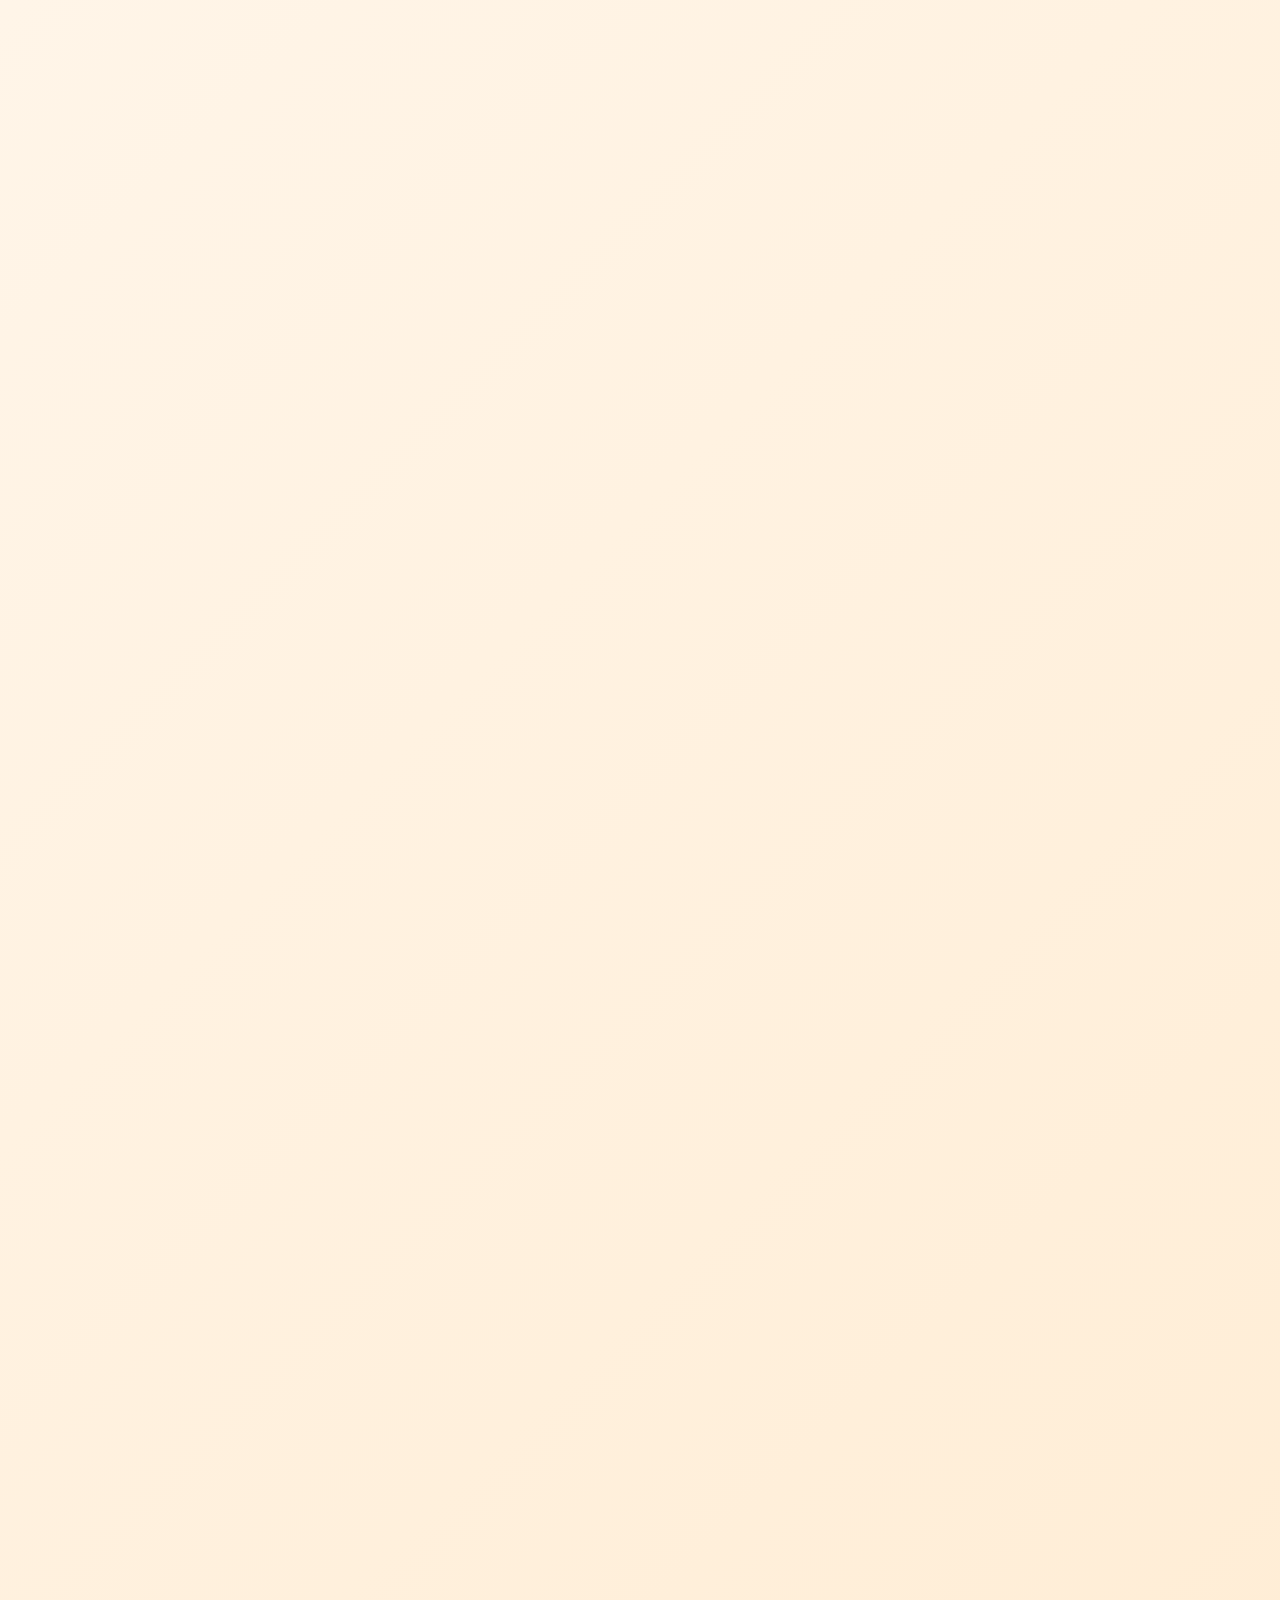
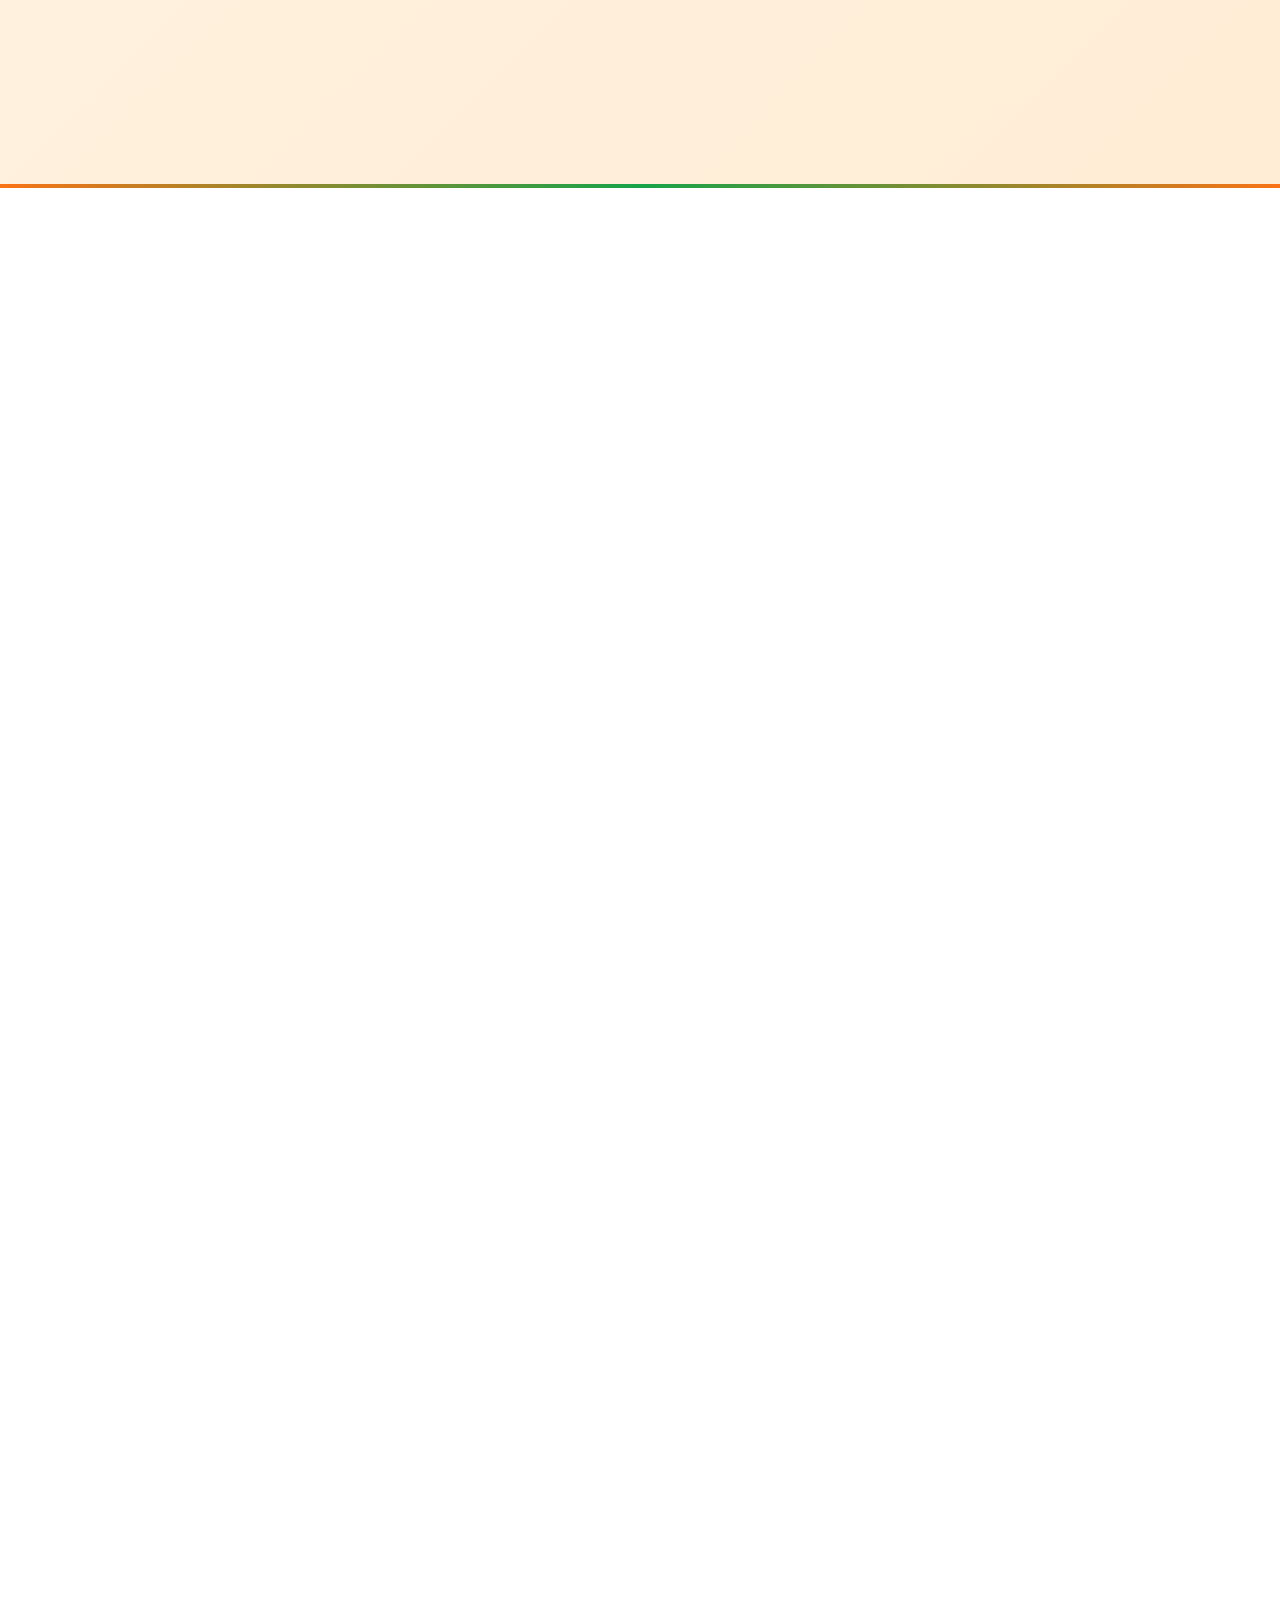
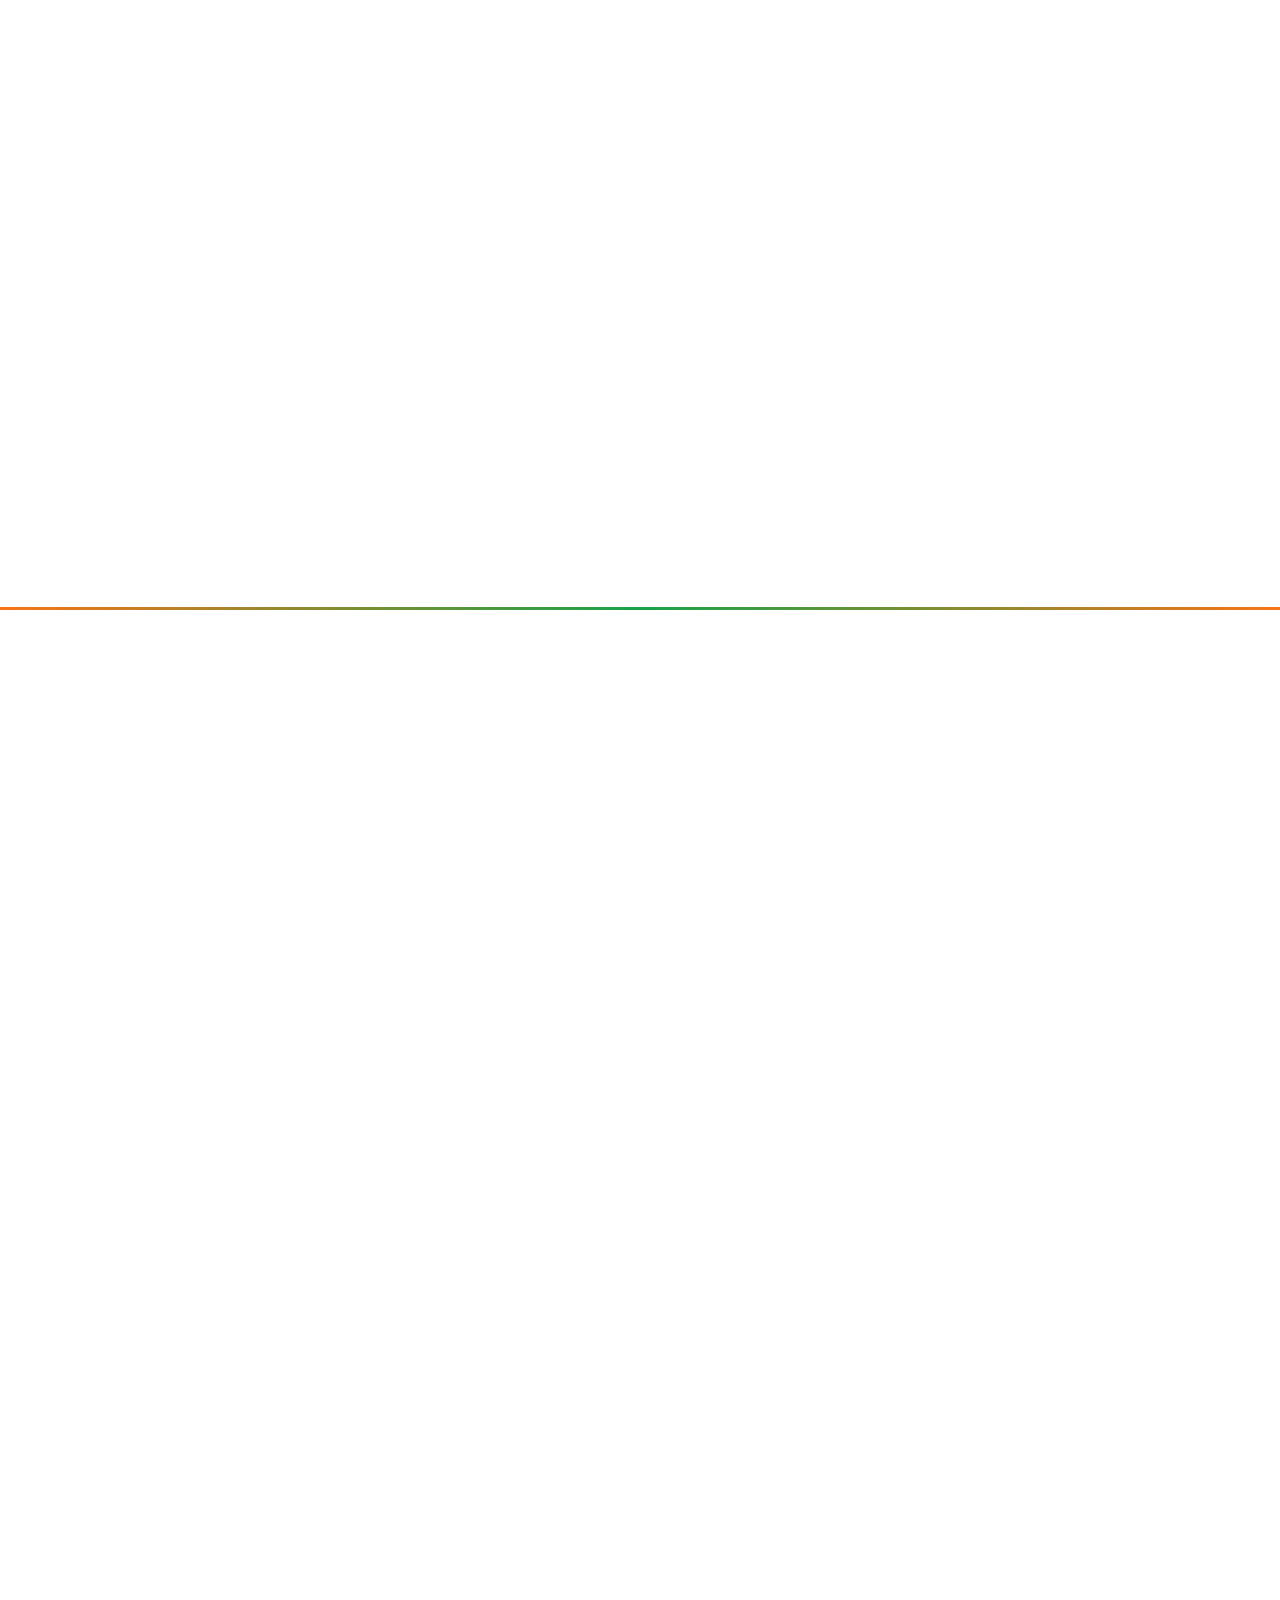
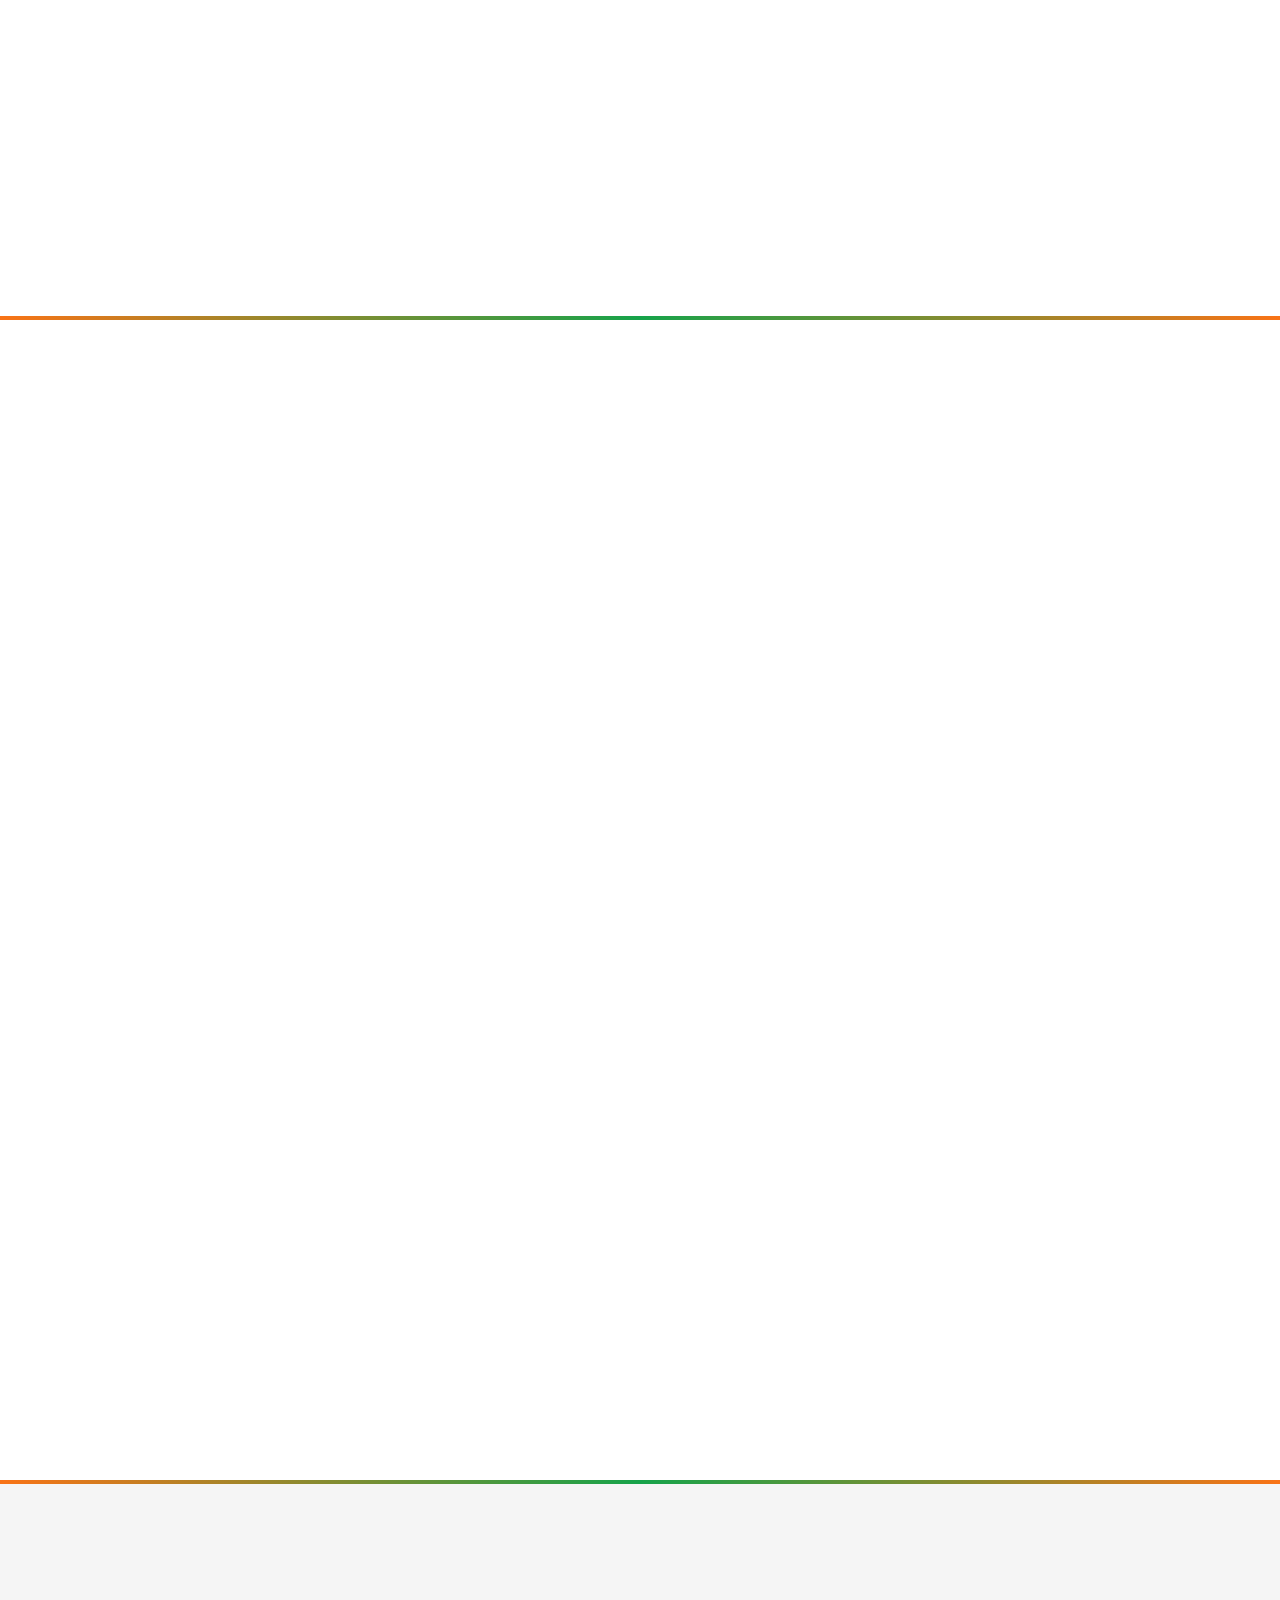
==== commit 91a60c44: "update page texts" ====
--- a/index.html
+++ b/index.html
@@ -55,15 +55,14 @@
 
 <!-- URGENCY BAR -->
 <div id="urgency-bar">
-  <span style="white-space:nowrap;">🔥 PROMOÇÃO ACABA HOJE &nbsp;<span class="off-pill">85% OFF</span></span>
+  <span style="white-space:nowrap;">🔥 OFERTA EXPIRA HOJE, 27/05/2026</span>
 </div>
 
 <!-- DOBRA 1 — HERO -->
 <section id="hero">
   <div class="container">
     <h1>O segredo dos Melhores Botecos</h1>
-    <p class="sub">Transforme ingredientes simples em petiscos irresistíveis, prontos em até <span class="hl">15 minutos</span>, do jeito que a galera pede de novo.</p>
-
+    <p class="sub">Mais de <b>160 receitas</b> testadas, com ingredientes simples, prontas em até <b>15 minutos</b> para você impressionar no dia do futebol, no churrasco ou no encontro de amigos.</p>
     <div class="hero-img">
       <img src="public/hero.jpg" alt="Guia de Petiscos de Boteco" fetchpriority="high" />
     </div>
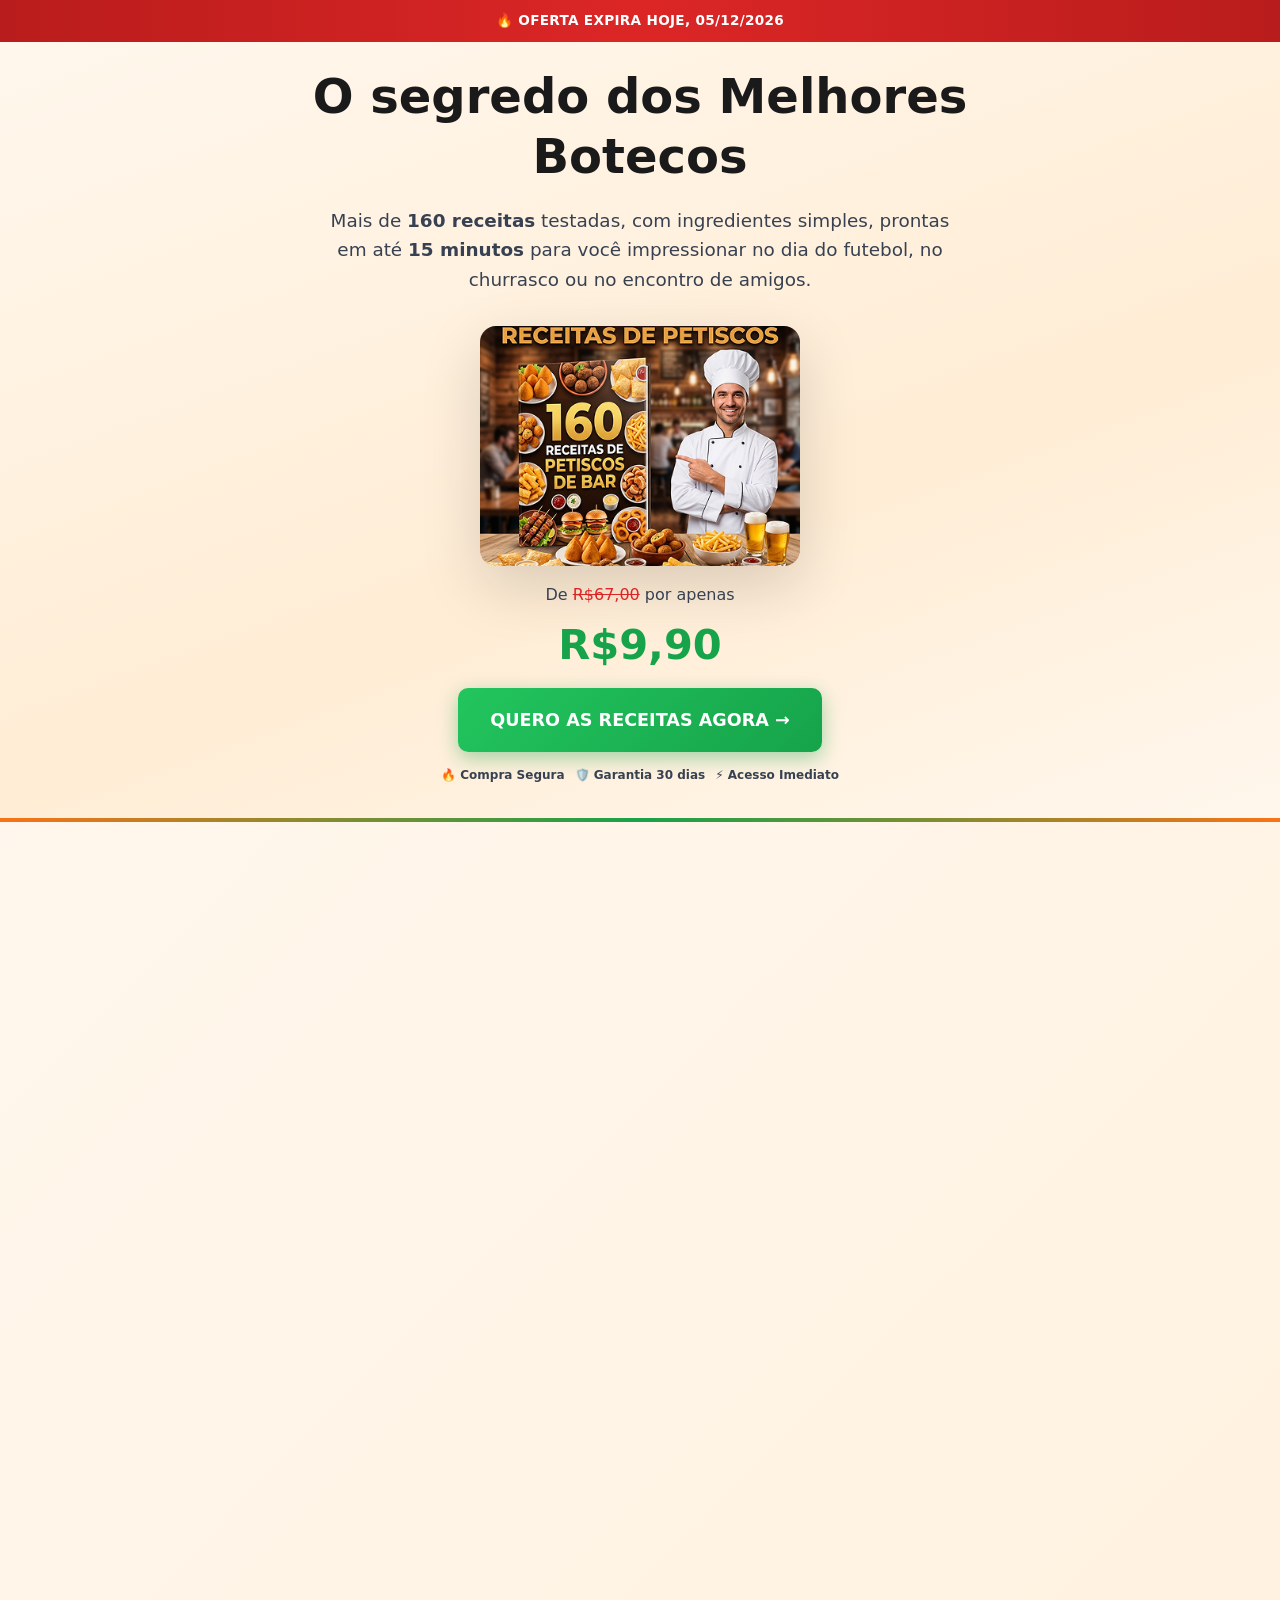
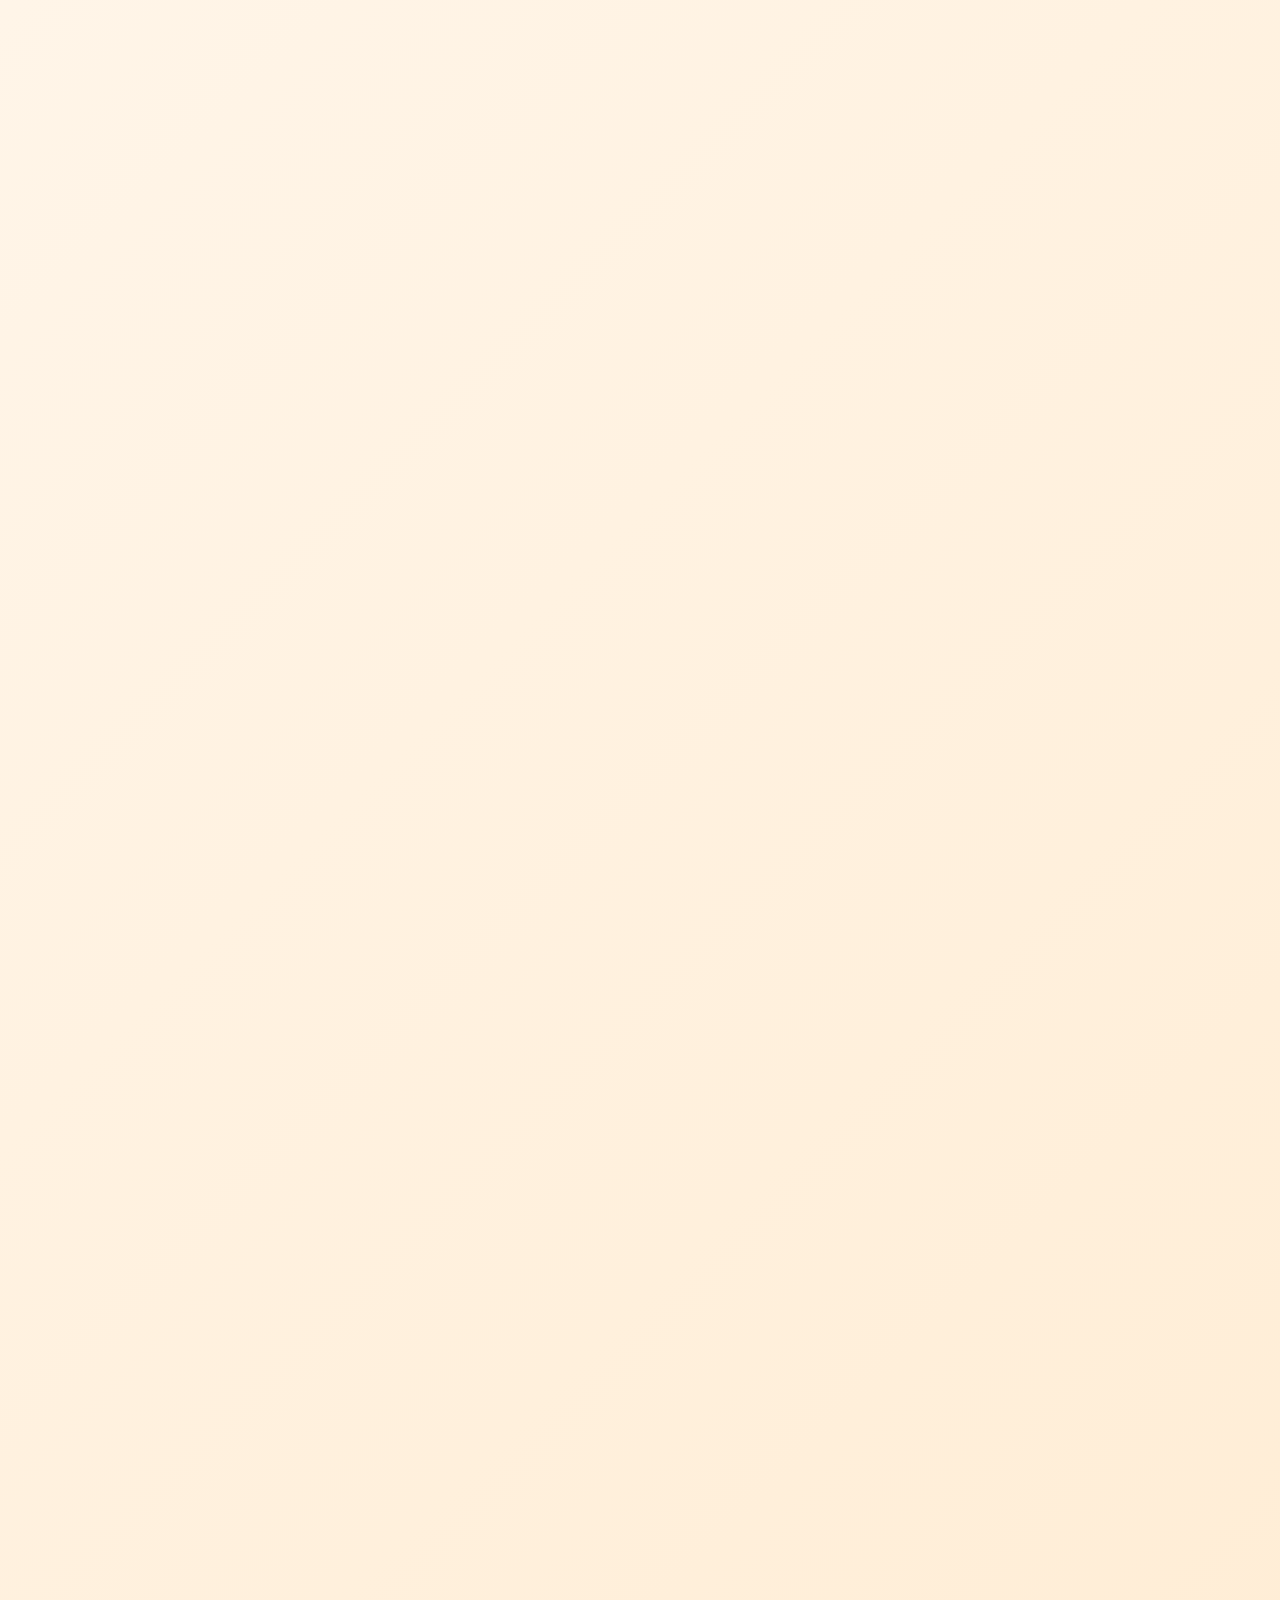
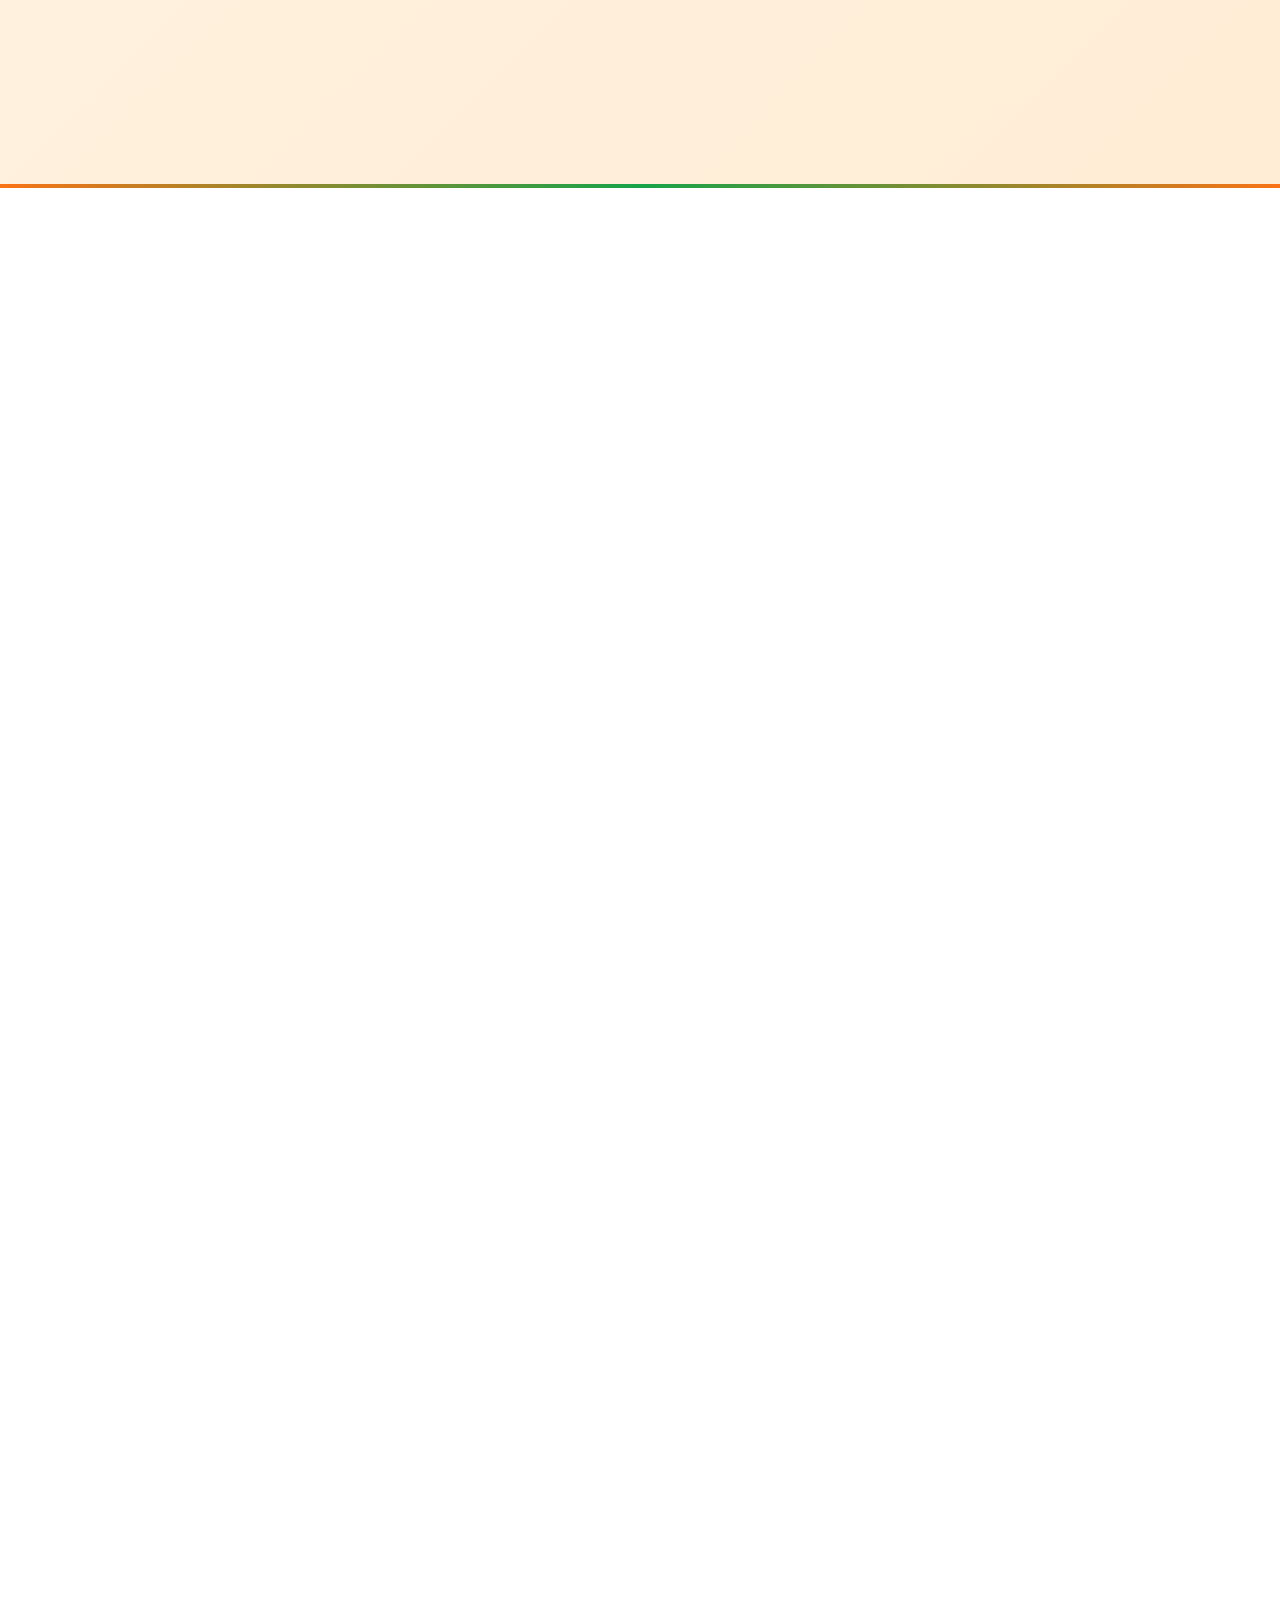
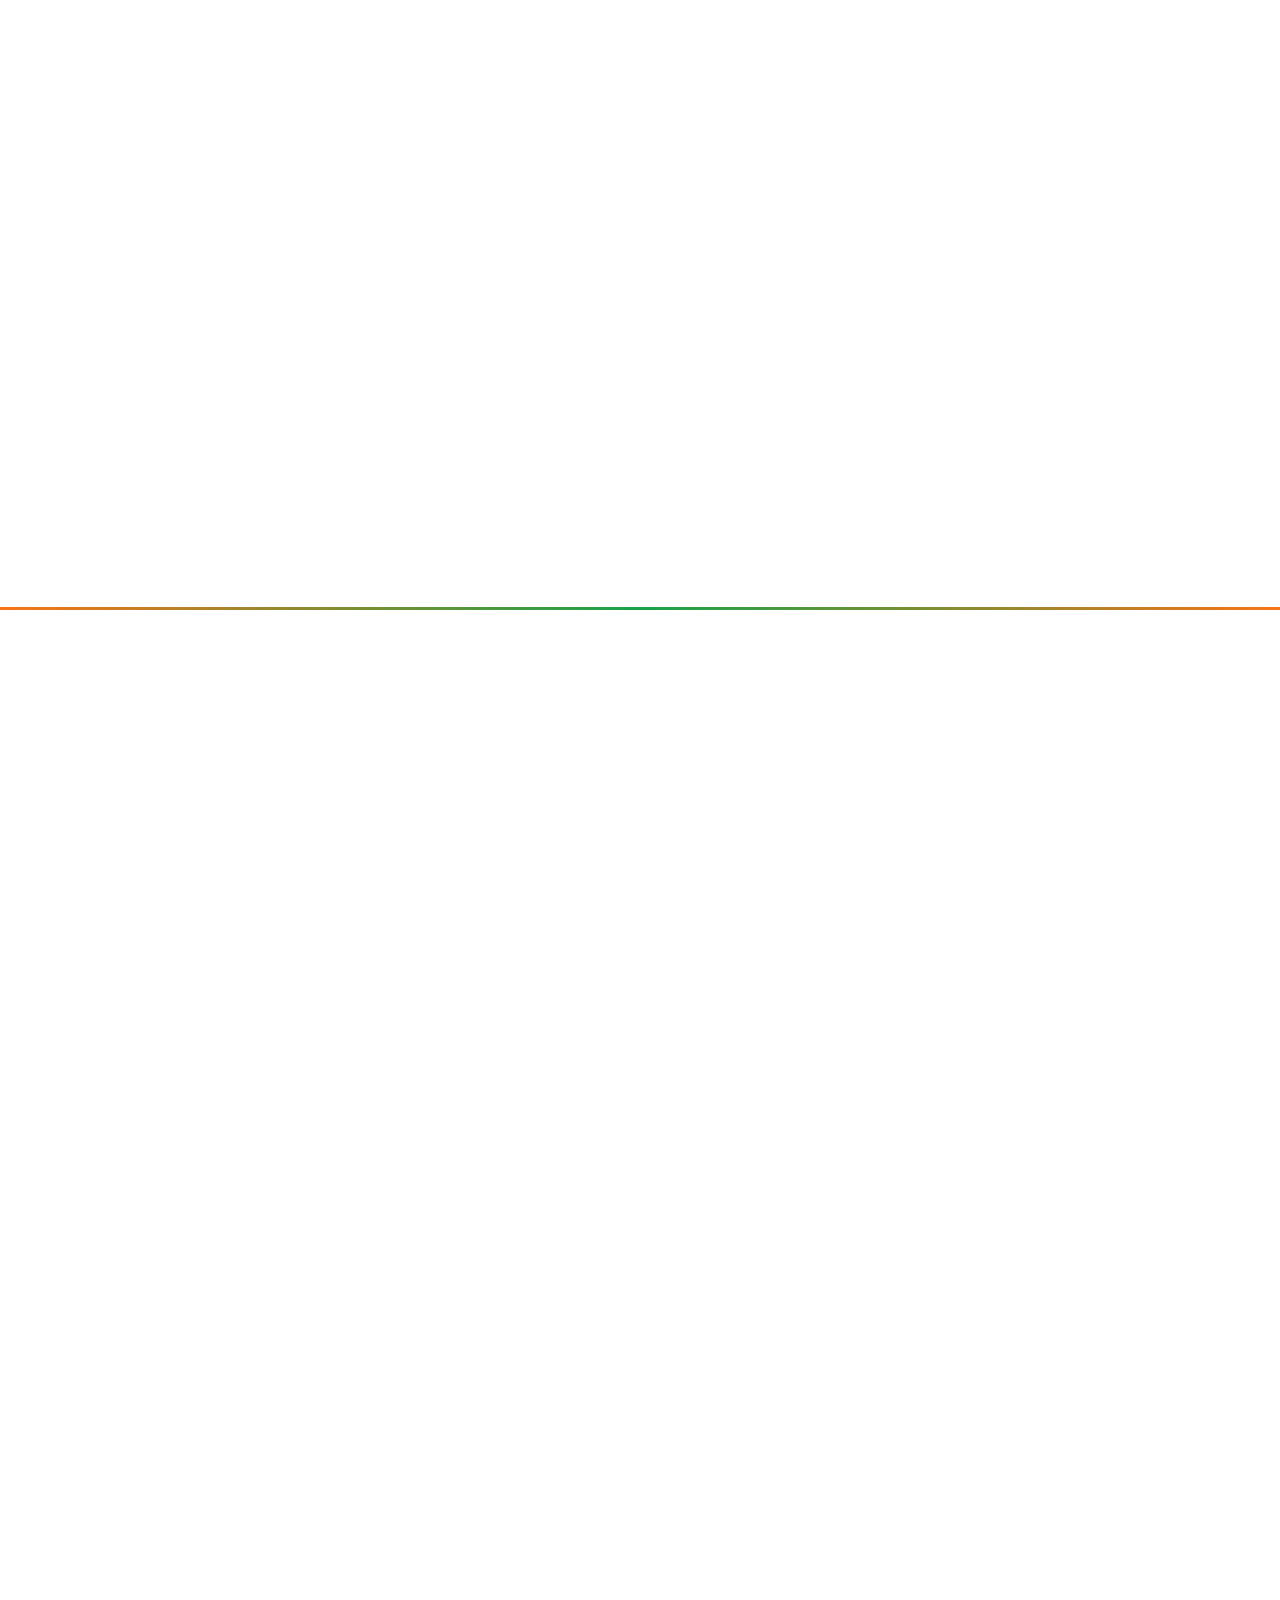
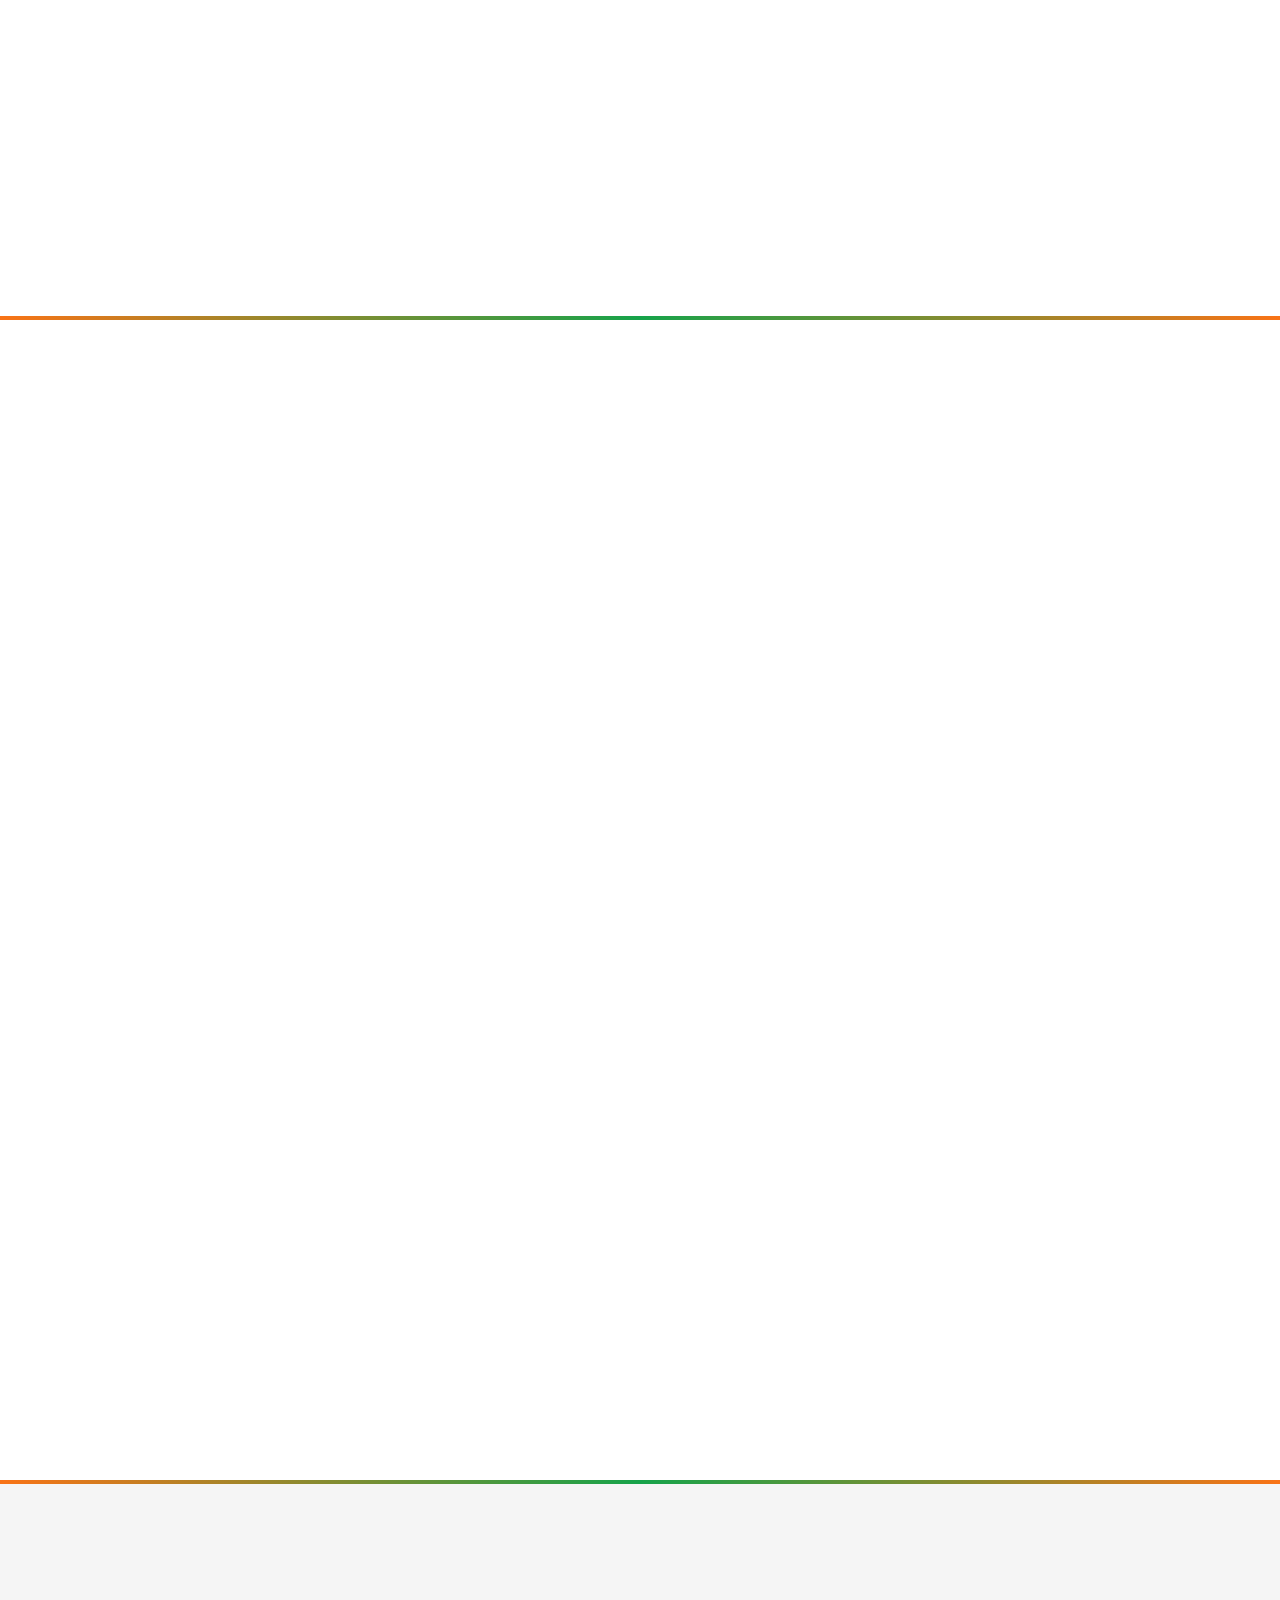
==== commit 5d6c4e5c: "fix: restore dynamic date in urgency bar" ====
--- a/index.html
+++ b/index.html
@@ -55,7 +55,7 @@
 
 <!-- URGENCY BAR -->
 <div id="urgency-bar">
-  <span style="white-space:nowrap;">🔥 OFERTA EXPIRA HOJE, 27/05/2026</span>
+  <span style="white-space:nowrap;">🔥 OFERTA EXPIRA HOJE, <span id="today-date">27/05/2026</span></span>
 </div>
 
 <!-- DOBRA 1 — HERO -->
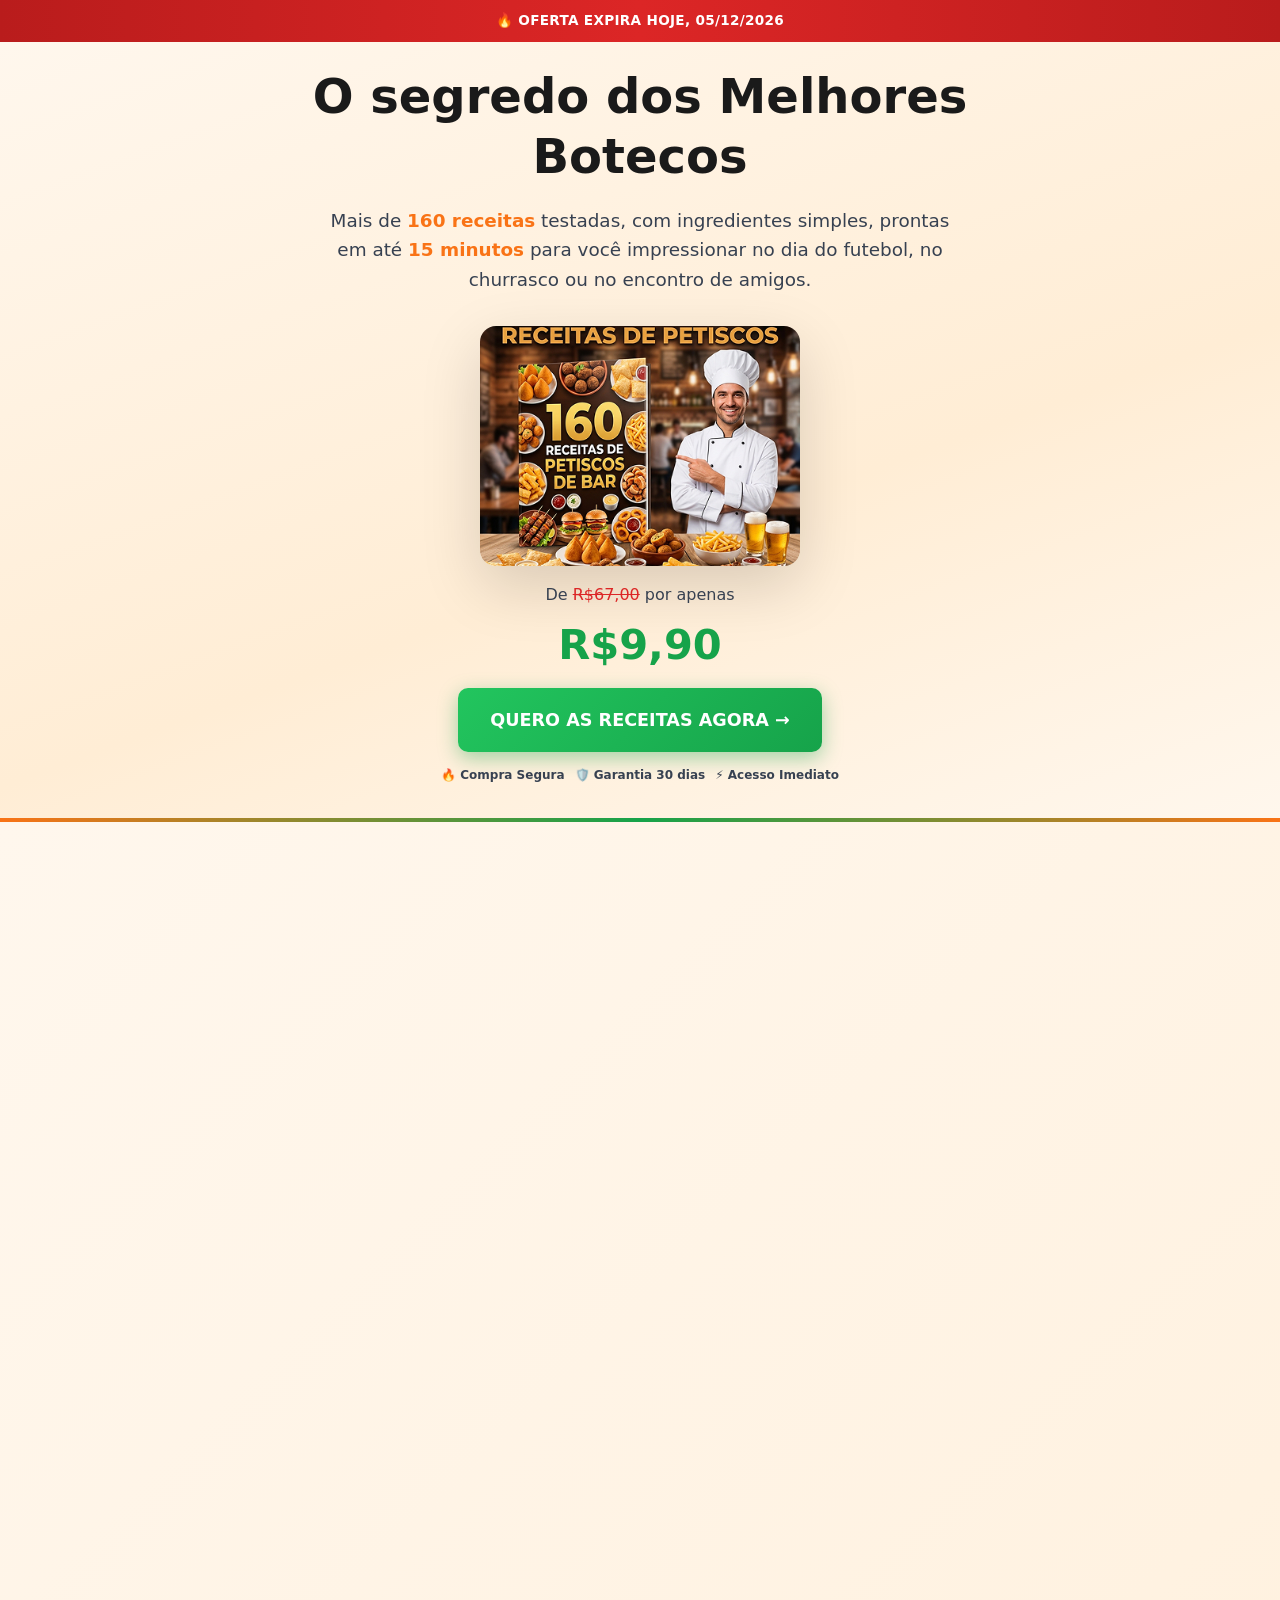
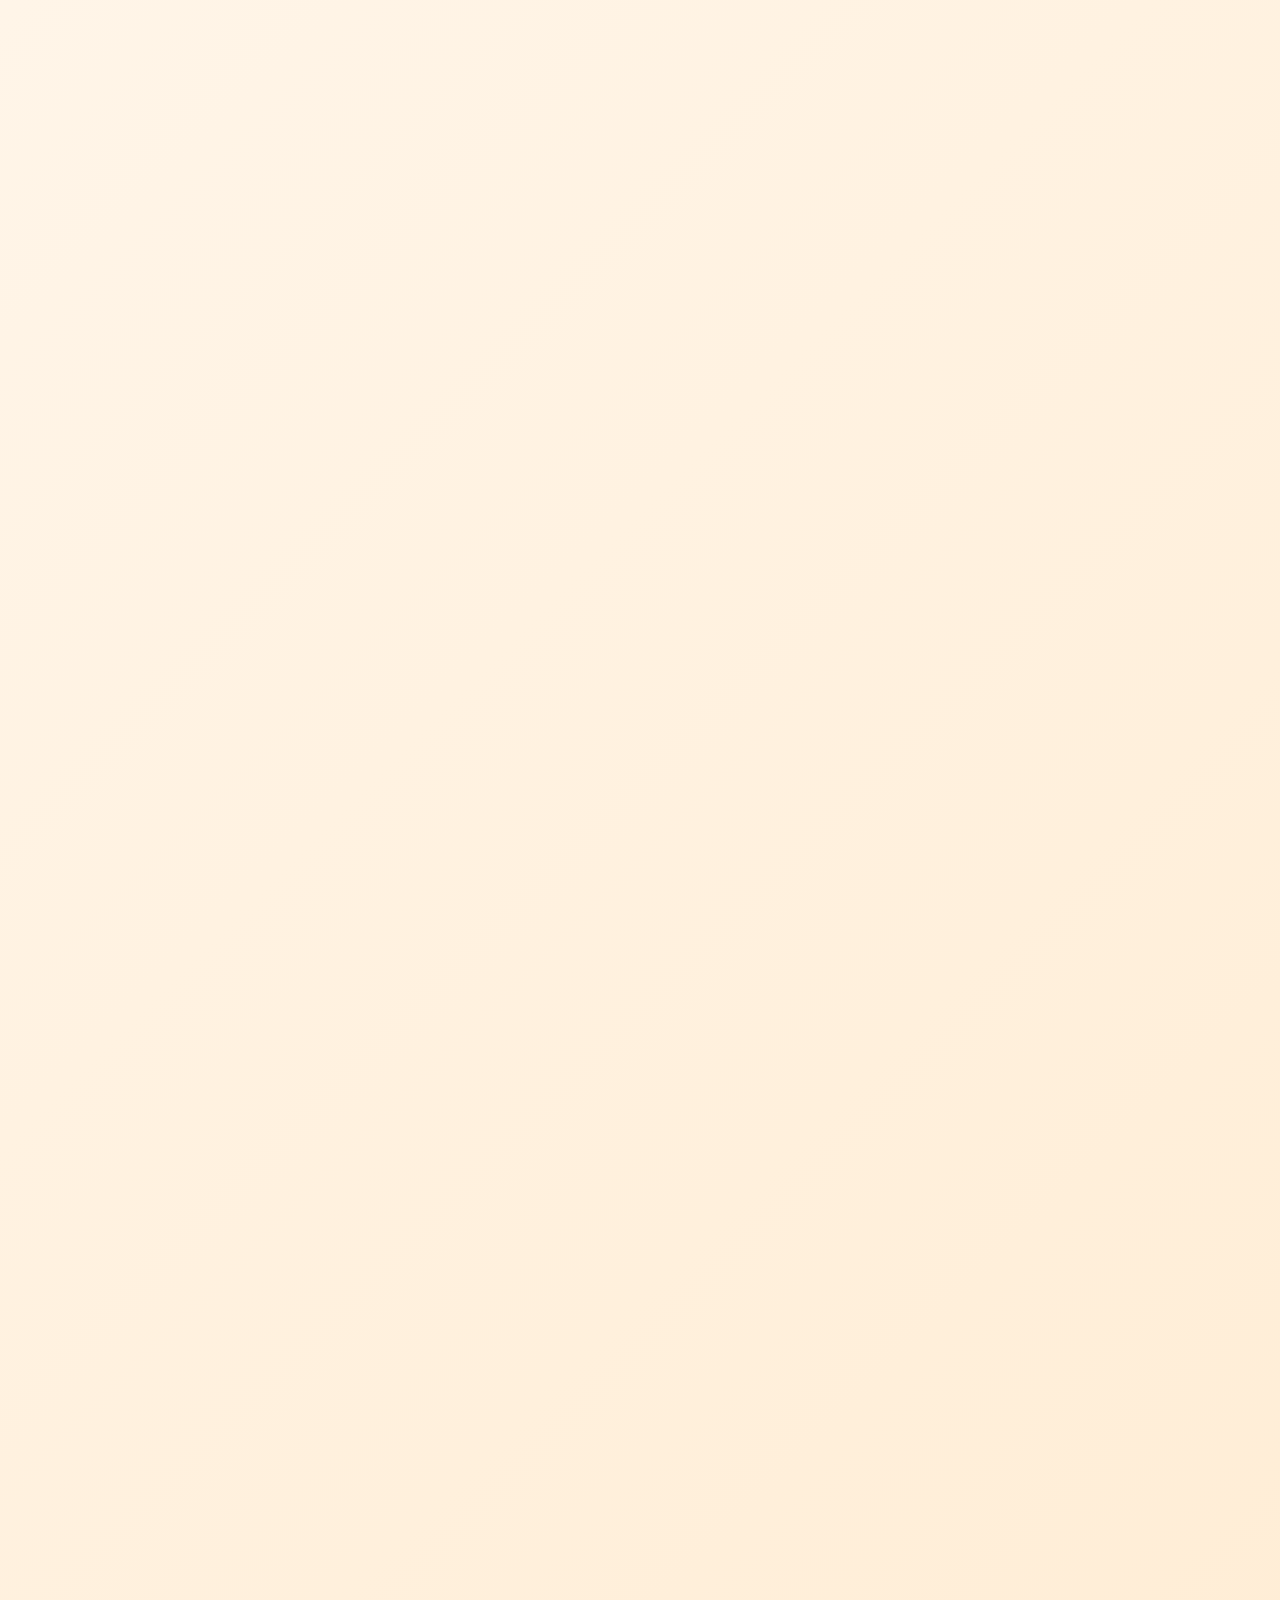
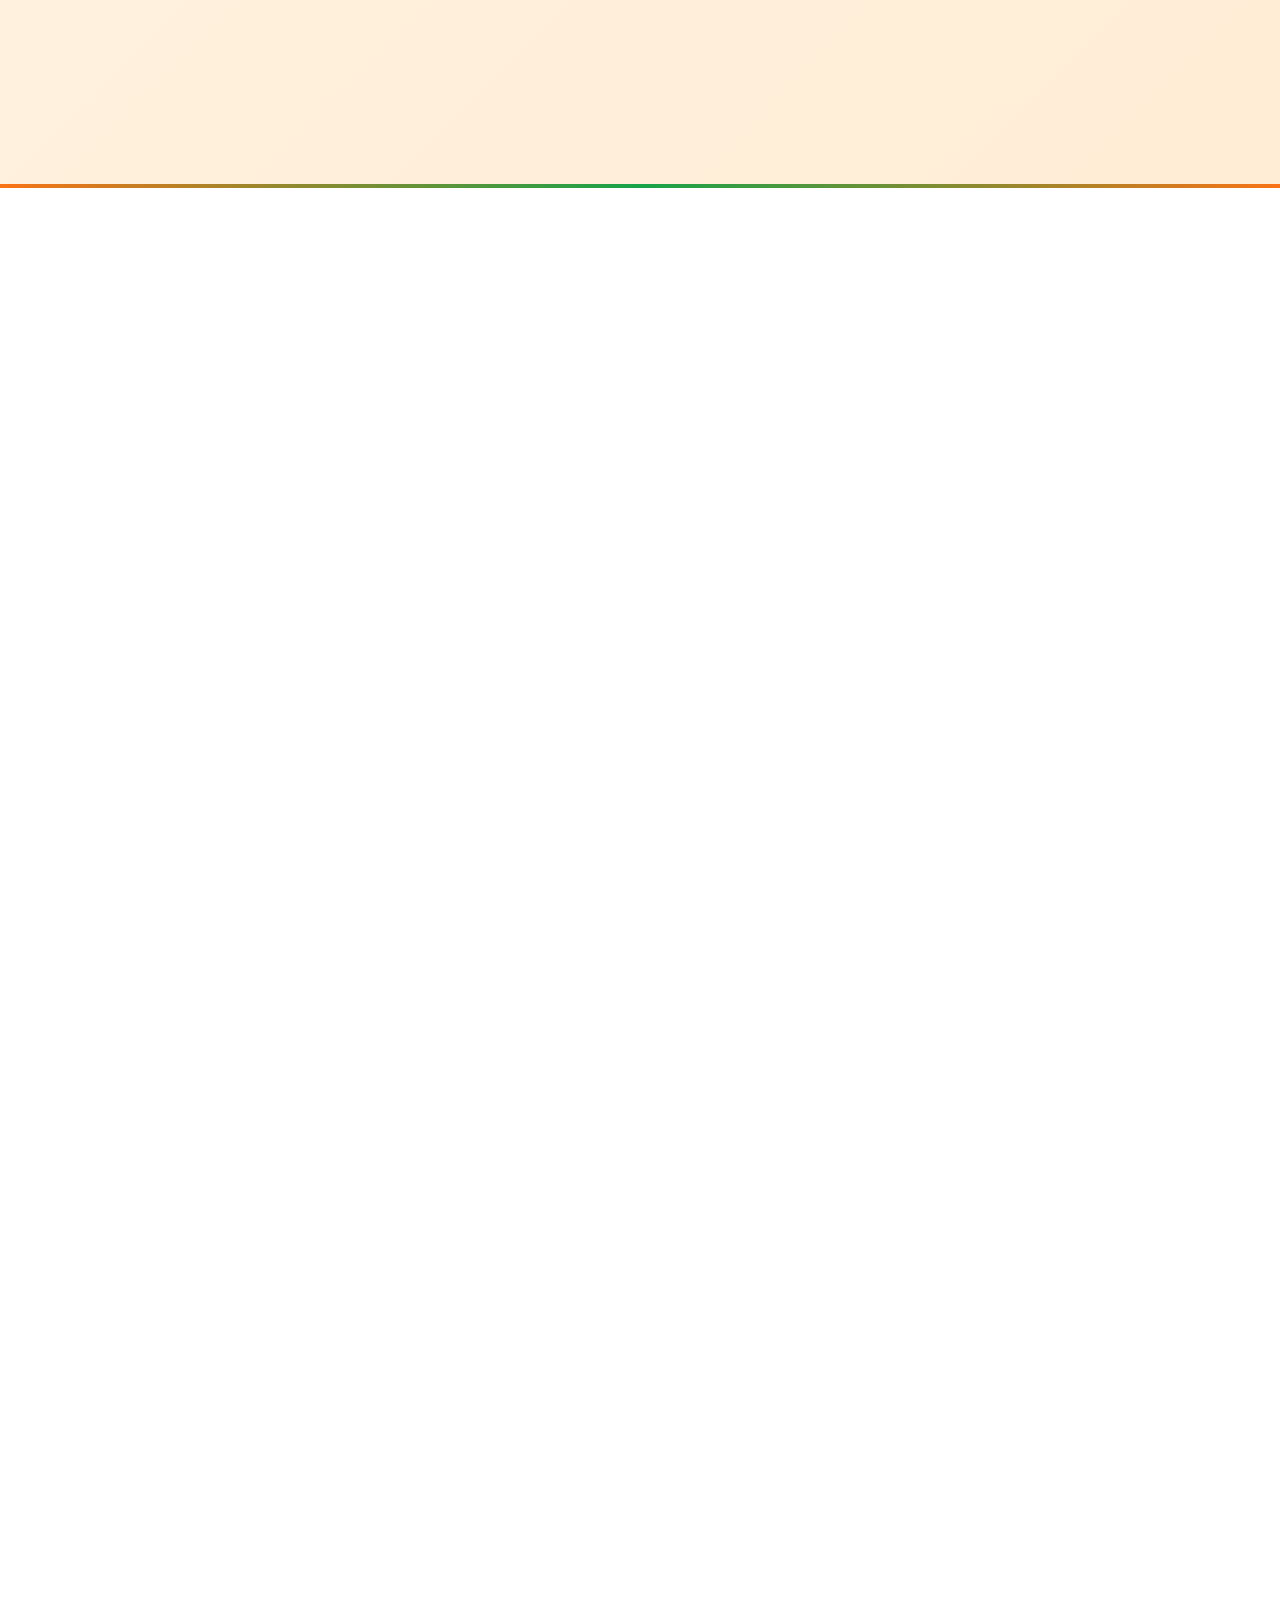
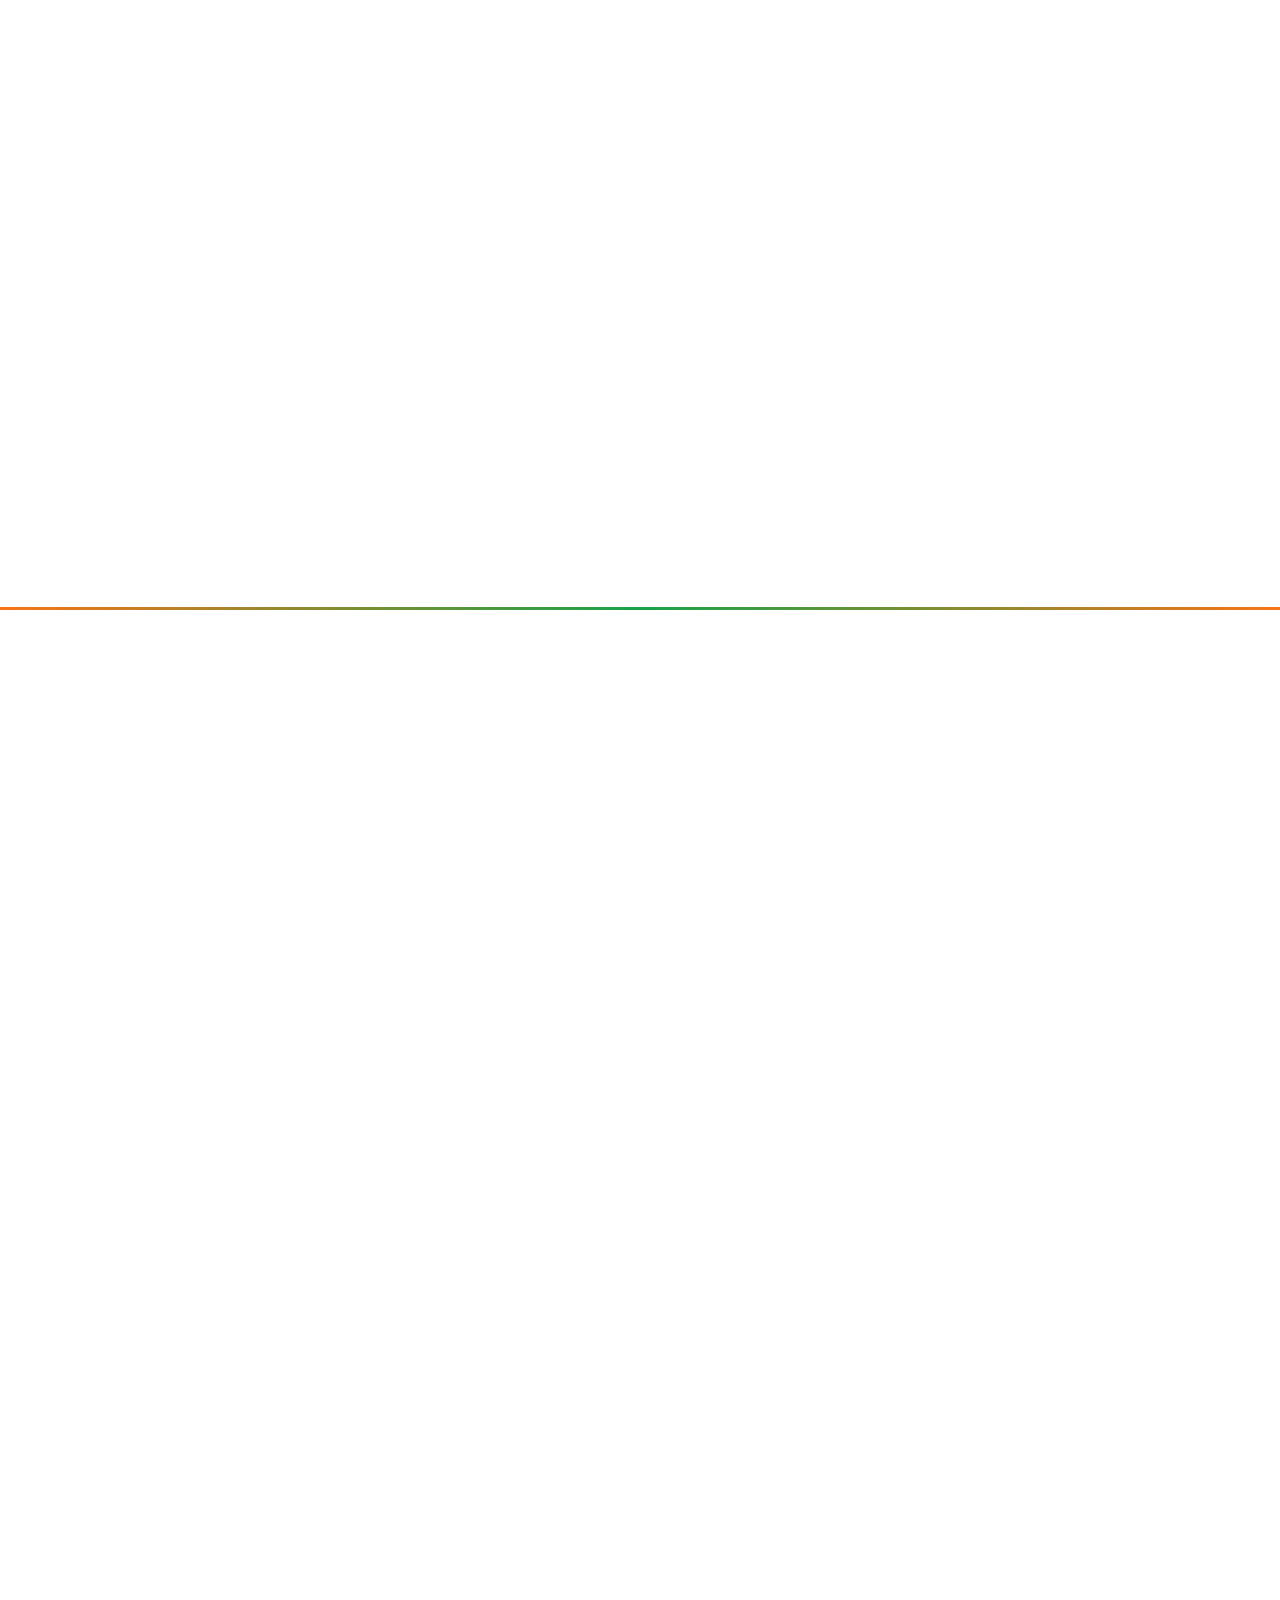
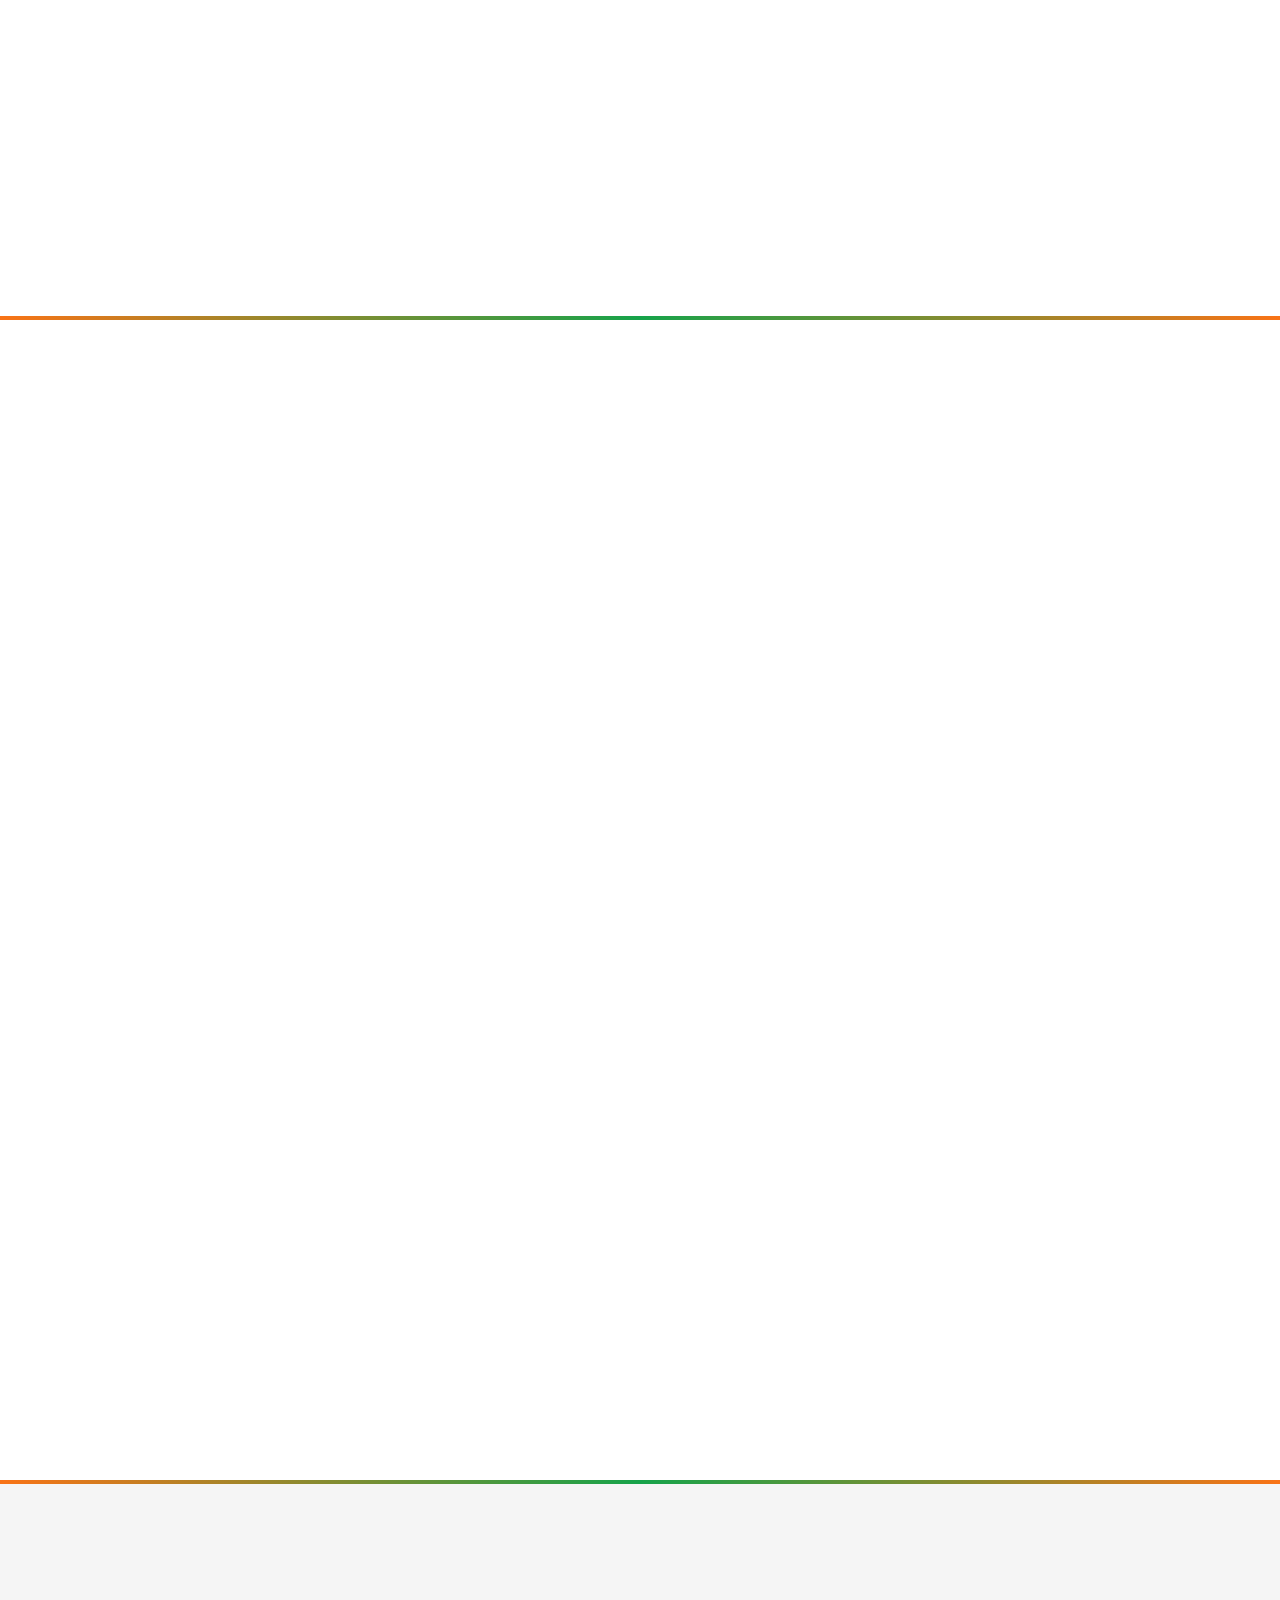
==== commit ffdf1813: "update text" ====
--- a/index.html
+++ b/index.html
@@ -62,7 +62,7 @@
 <section id="hero">
   <div class="container">
     <h1>O segredo dos Melhores Botecos</h1>
-    <p class="sub">Mais de <b>160 receitas</b> testadas, com ingredientes simples, prontas em até <b>15 minutos</b> para você impressionar no dia do futebol, no churrasco ou no encontro de amigos.</p>
+    <p class="sub">Mais de <span class="hl"><b>160 receitas</b></span> testadas, com ingredientes simples, prontas em até <span class="hl"><b>15 minutos</b></span> para você impressionar no dia do futebol, no churrasco ou no encontro de amigos.</p>
     <div class="hero-img">
       <img src="public/hero.jpg" alt="Guia de Petiscos de Boteco" fetchpriority="high" />
     </div>
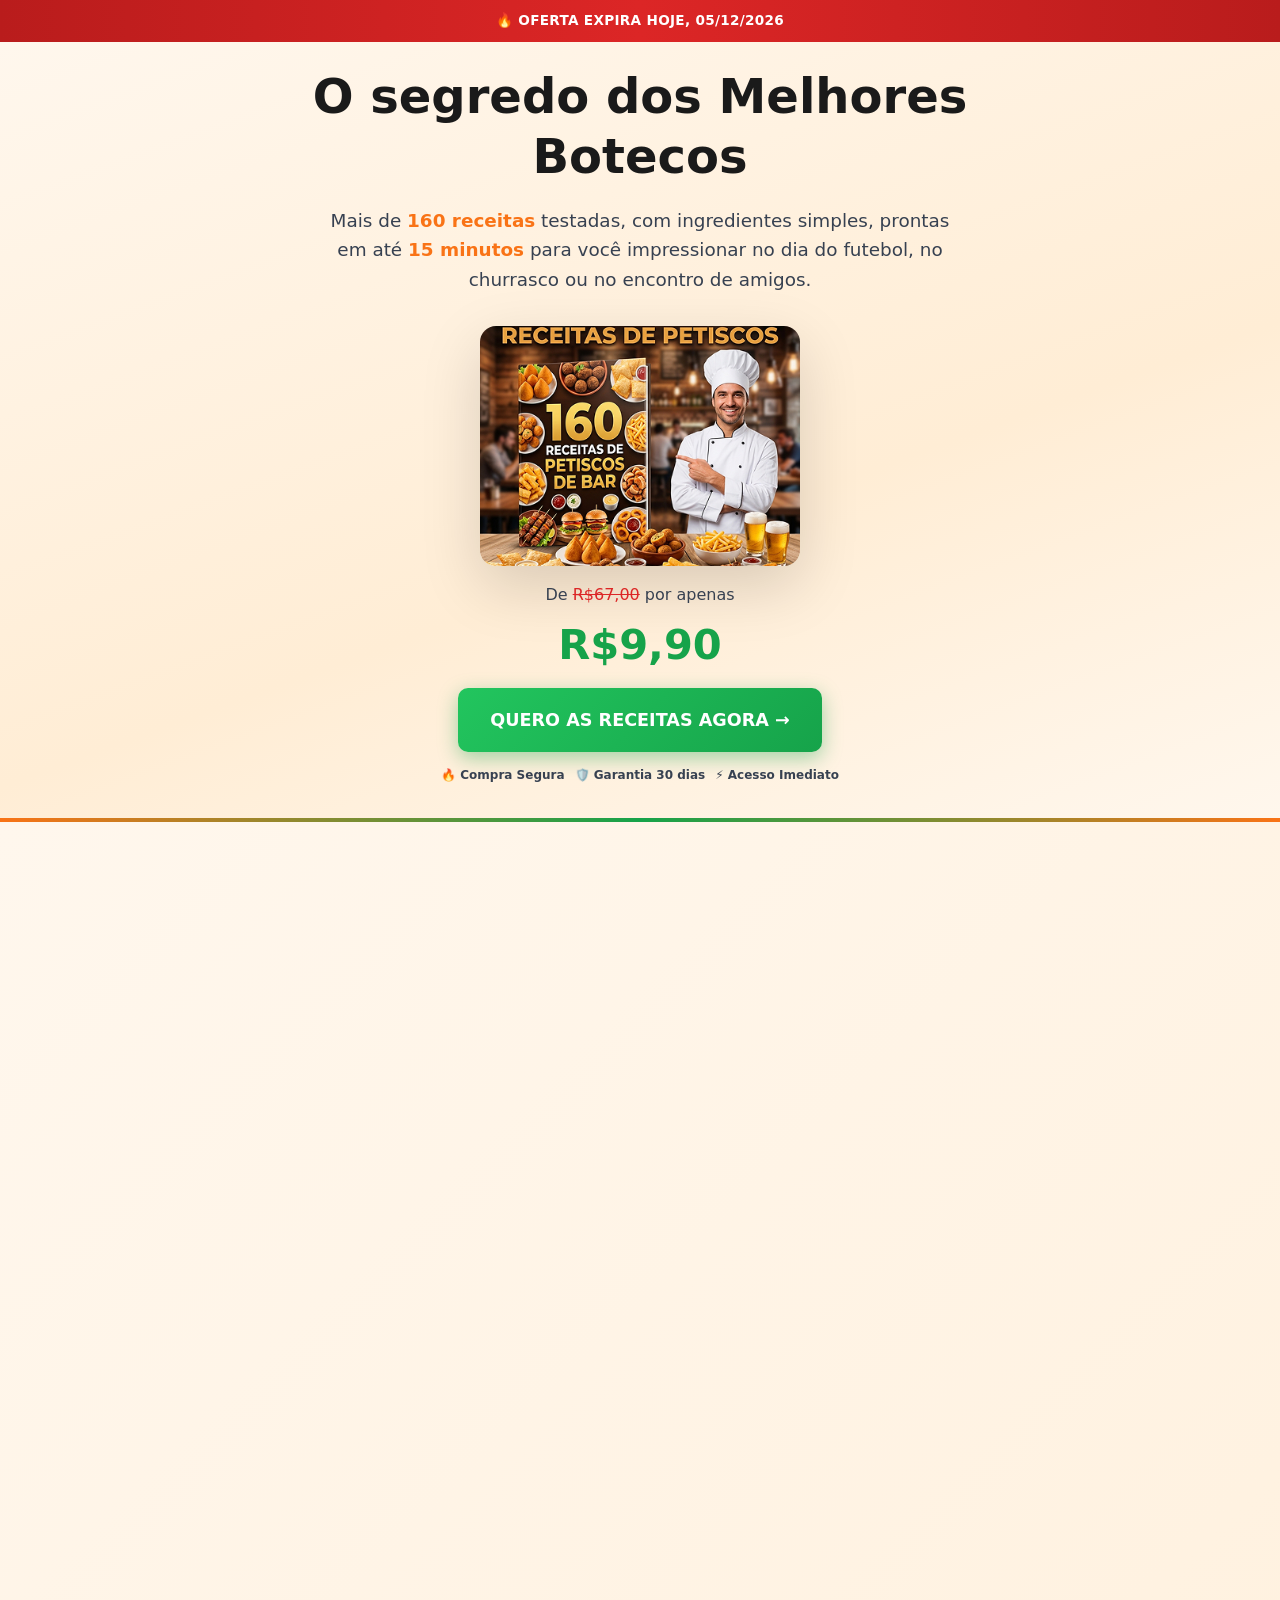
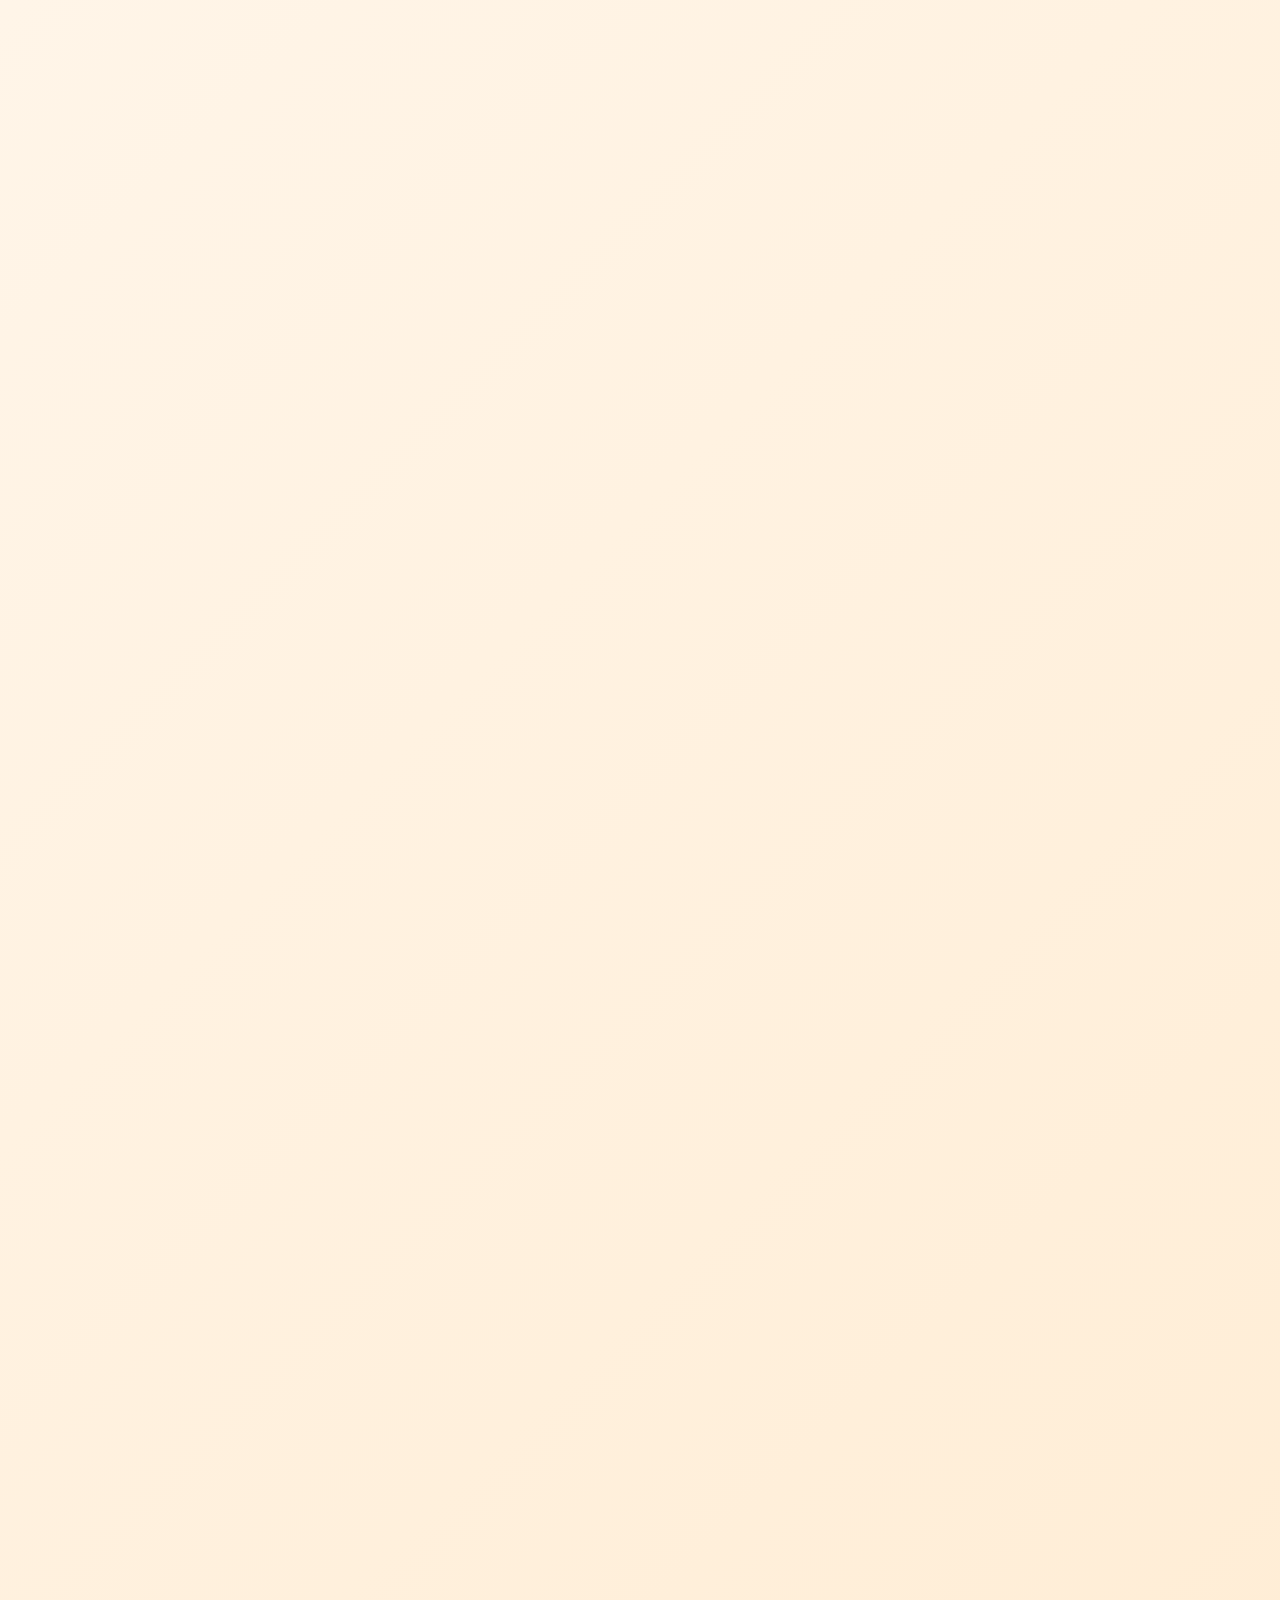
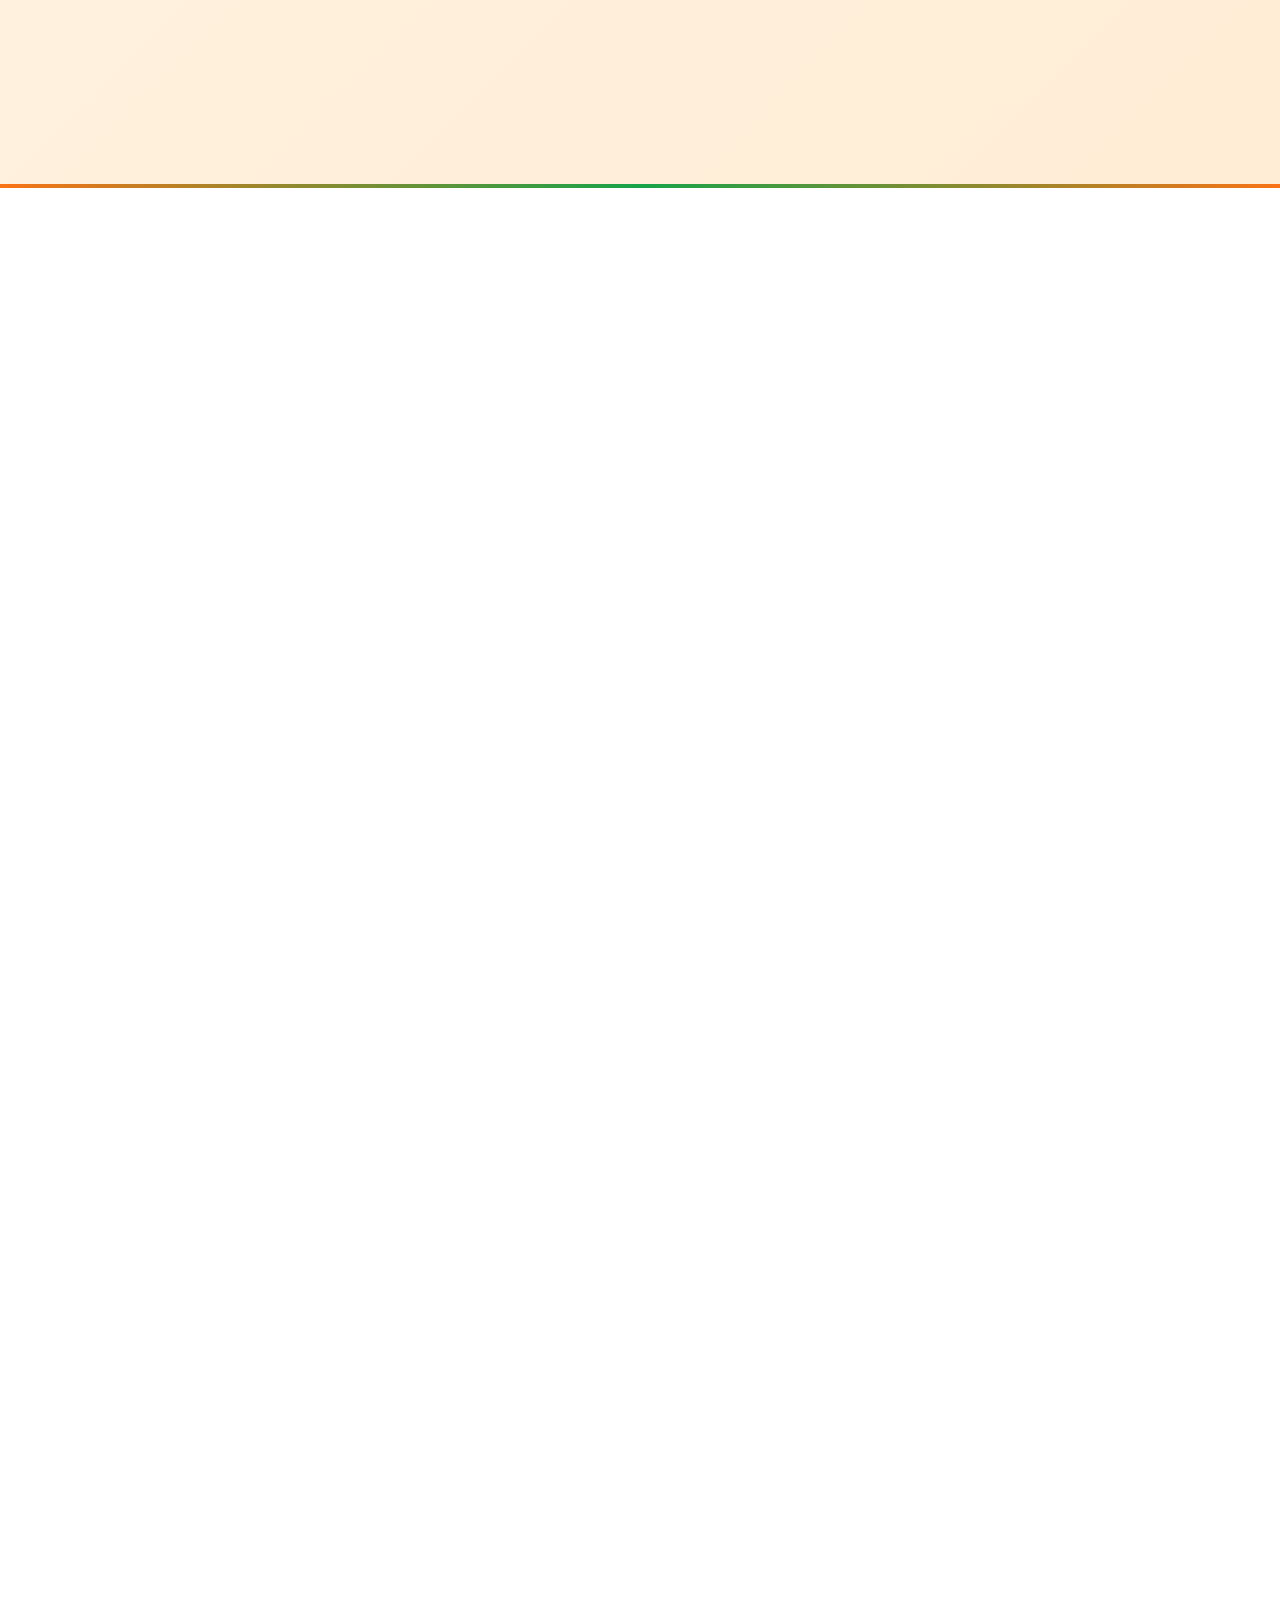
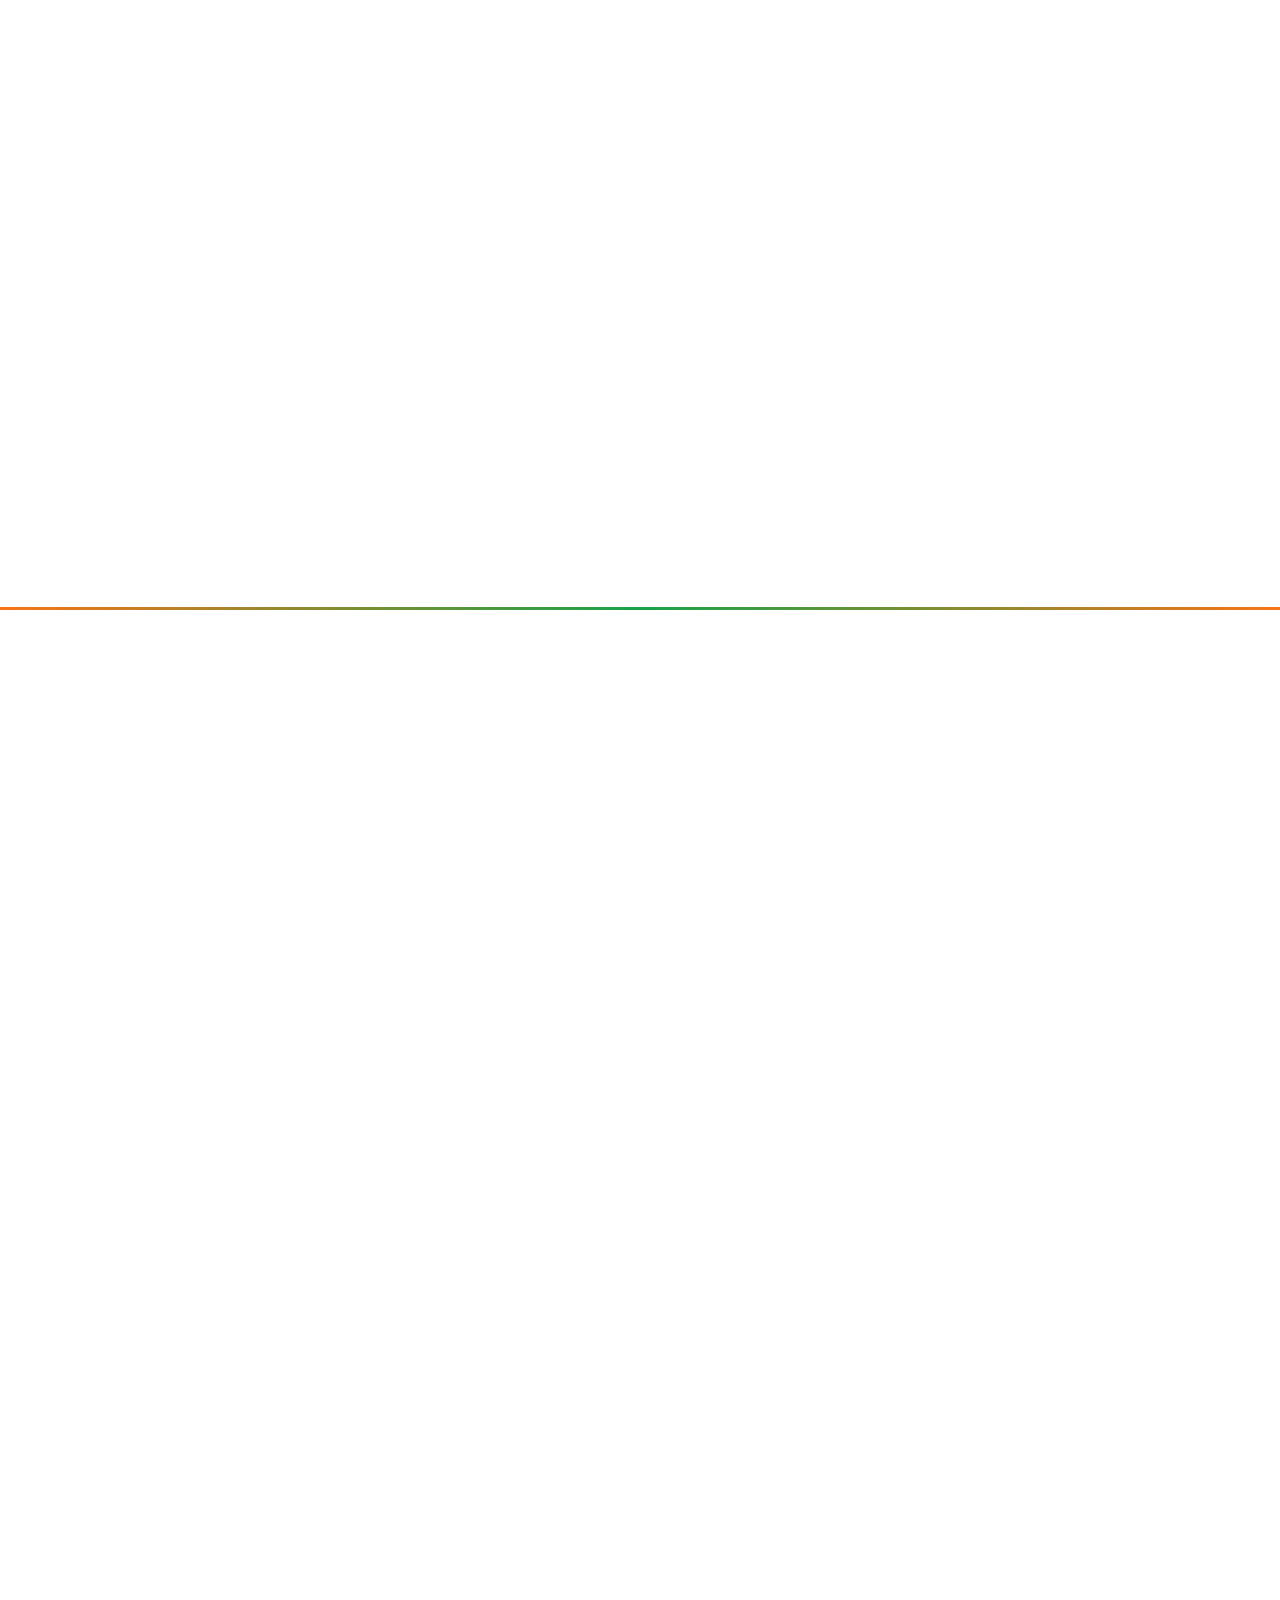
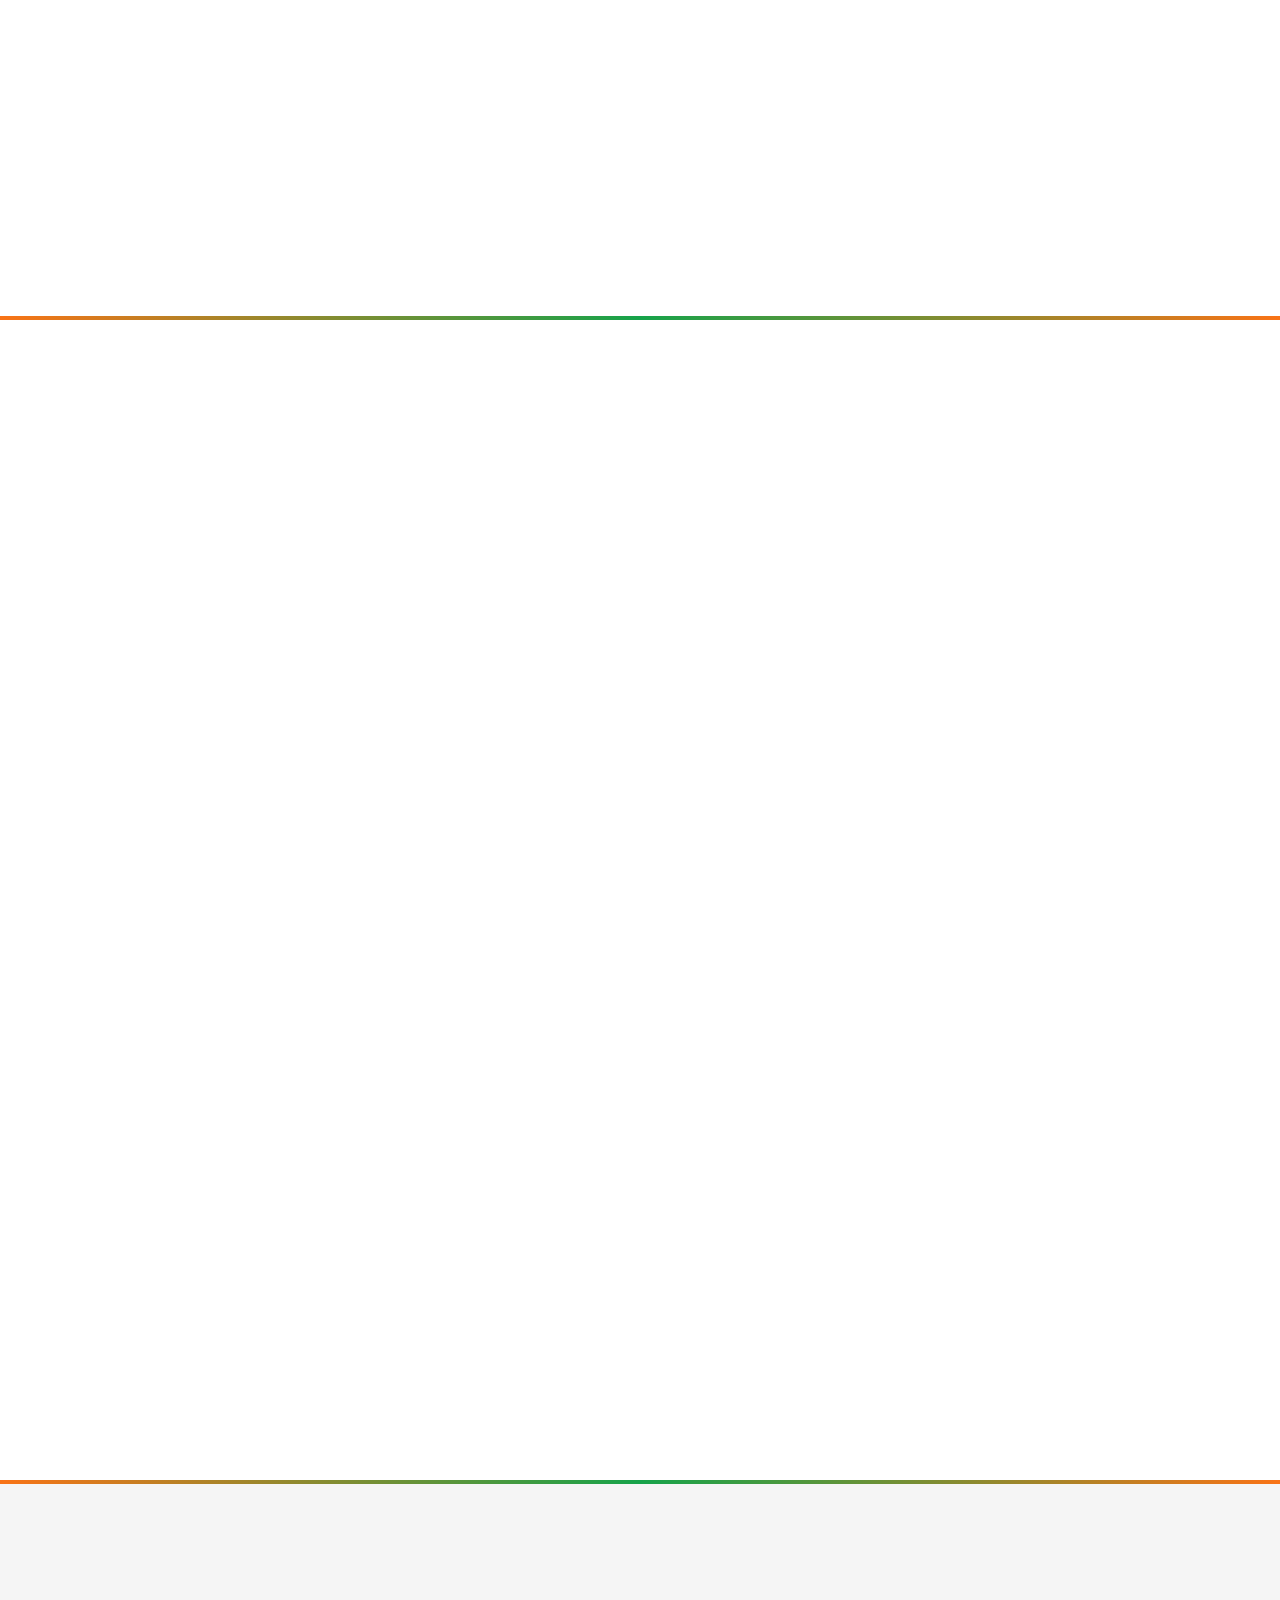
==== commit 8d09717a: "remove 'Acesso exclusivo no aplicativo' from plan features Co-Authored-By: Claude Sonnet 4.6 <norepl" ====
--- a/index.html
+++ b/index.html
@@ -424,7 +424,6 @@
           <div class="plan-feature"><span class="picon">✅</span> Segredos de Chef inclusos</div>
           <div class="plan-feature"><span class="picon">✅</span> Acesso Vitalício + Atualizações</div>
           <div class="plan-feature"><span class="picon">✅</span> Entrega NO WHATSAPP E E-MAIL</div>
-          <div class="plan-feature"><span class="picon">✅</span> Acesso exclusivo no aplicativo</div>
           <div class="plan-feature"><span class="picon">✅</span> Garantia de 30 dias</div>
           <div class="plan-feature"><span class="picon">🎁</span> Petiscos Gourmet e Econômicos que Viciam</div>
           <div class="plan-feature"><span class="picon">🎁</span> Fritura Sem Medo: O Método Crocante</div>
